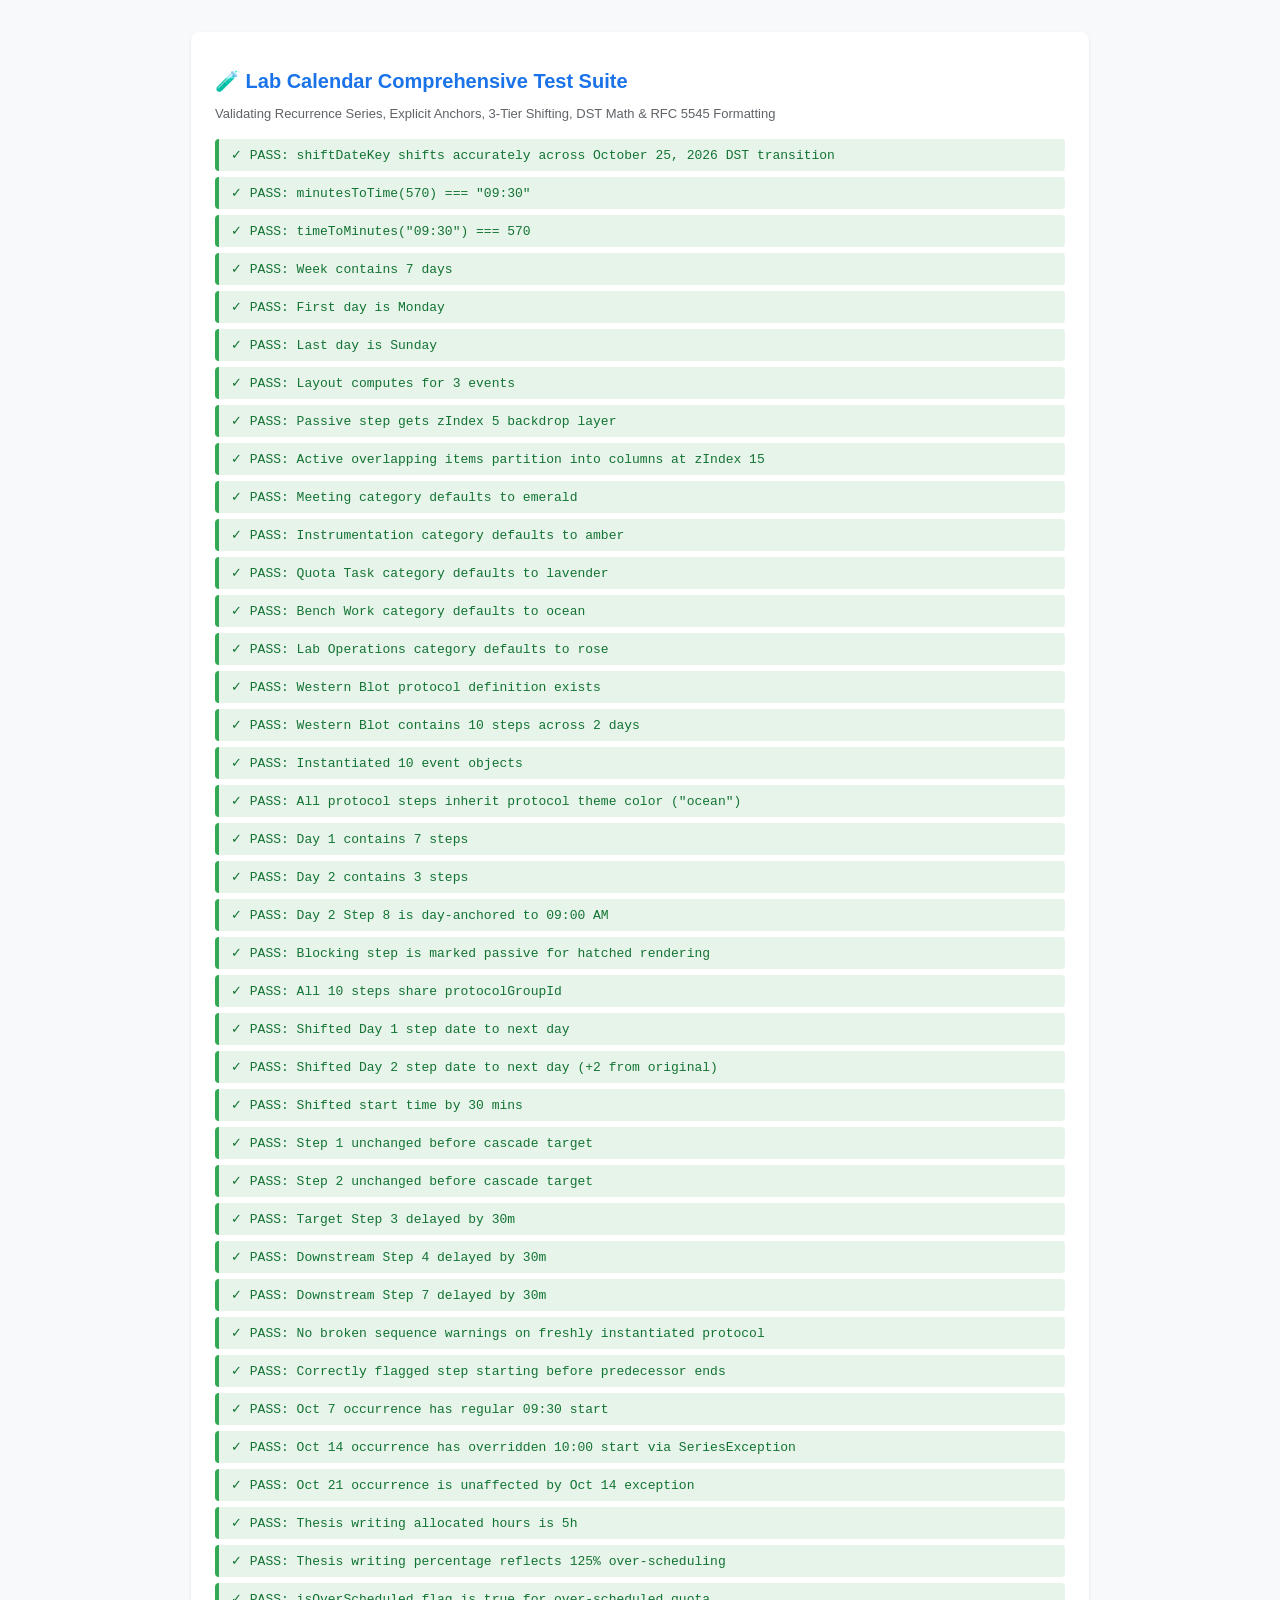
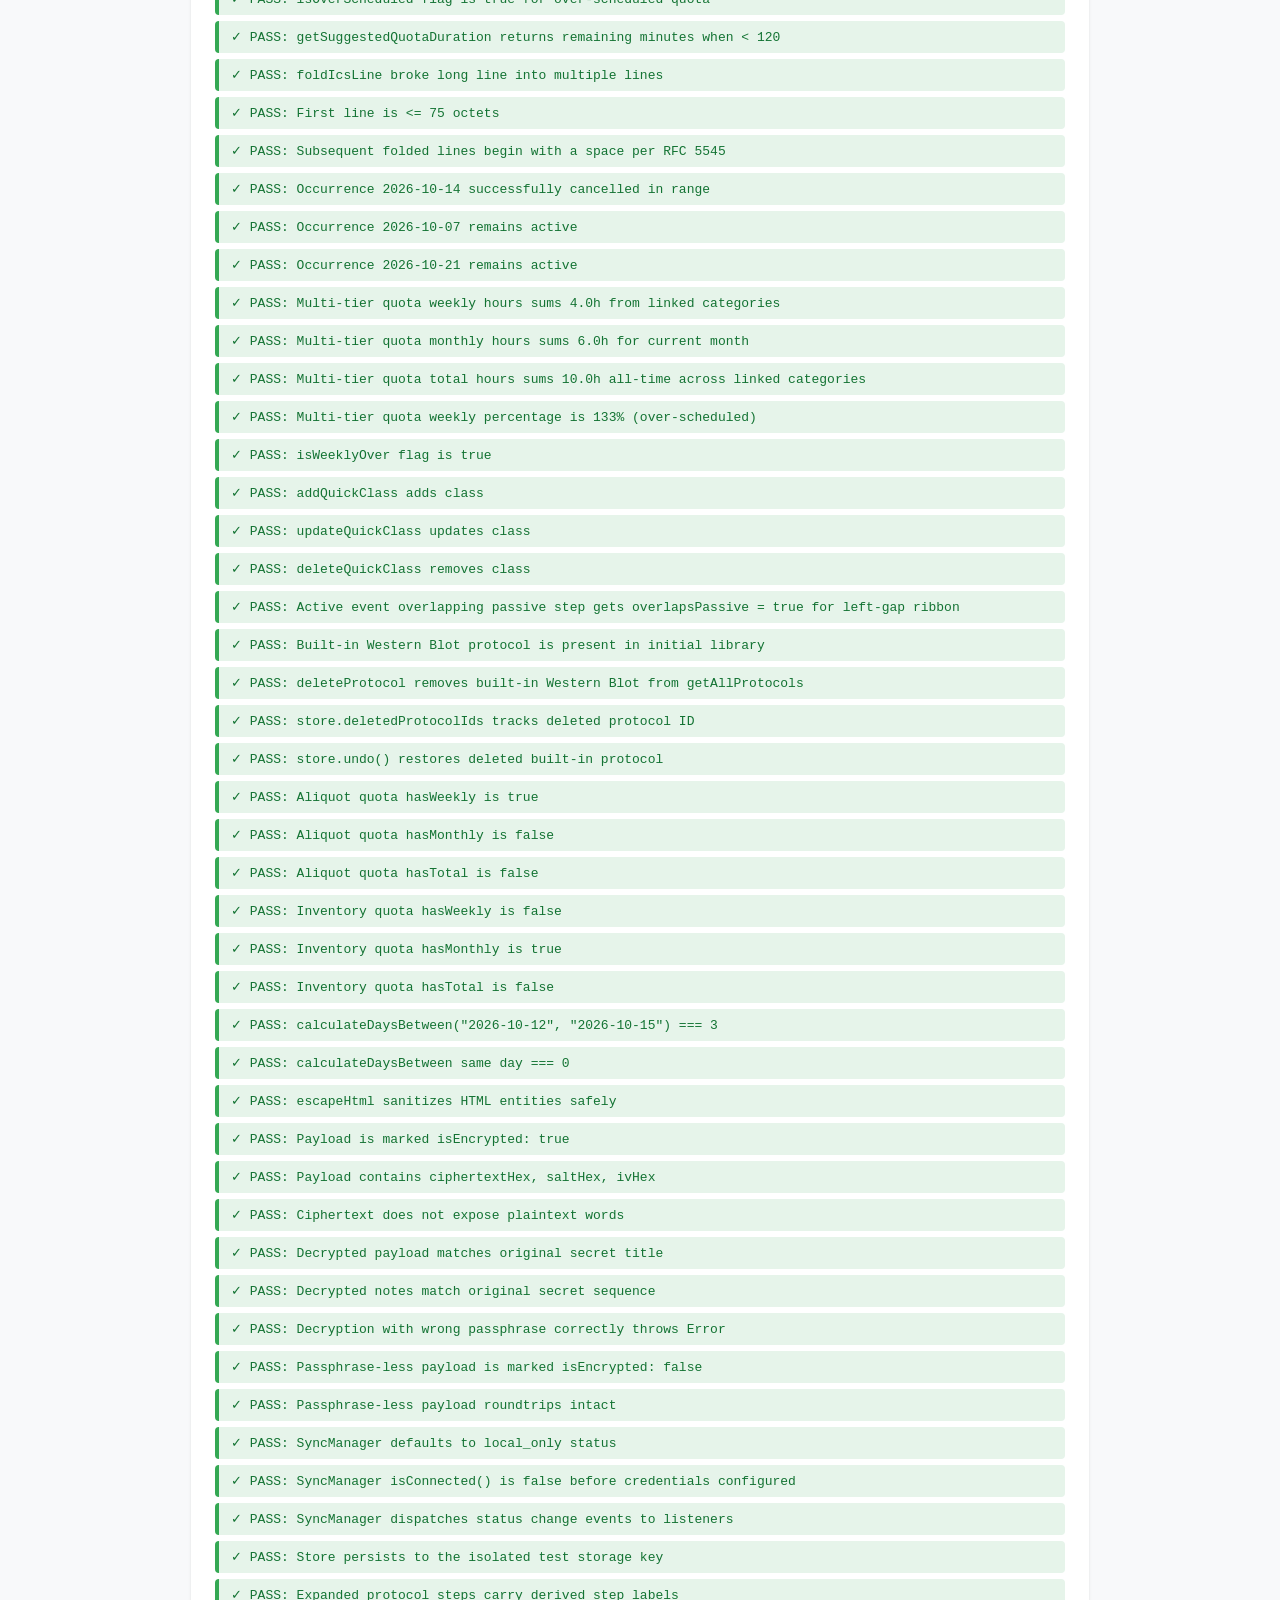
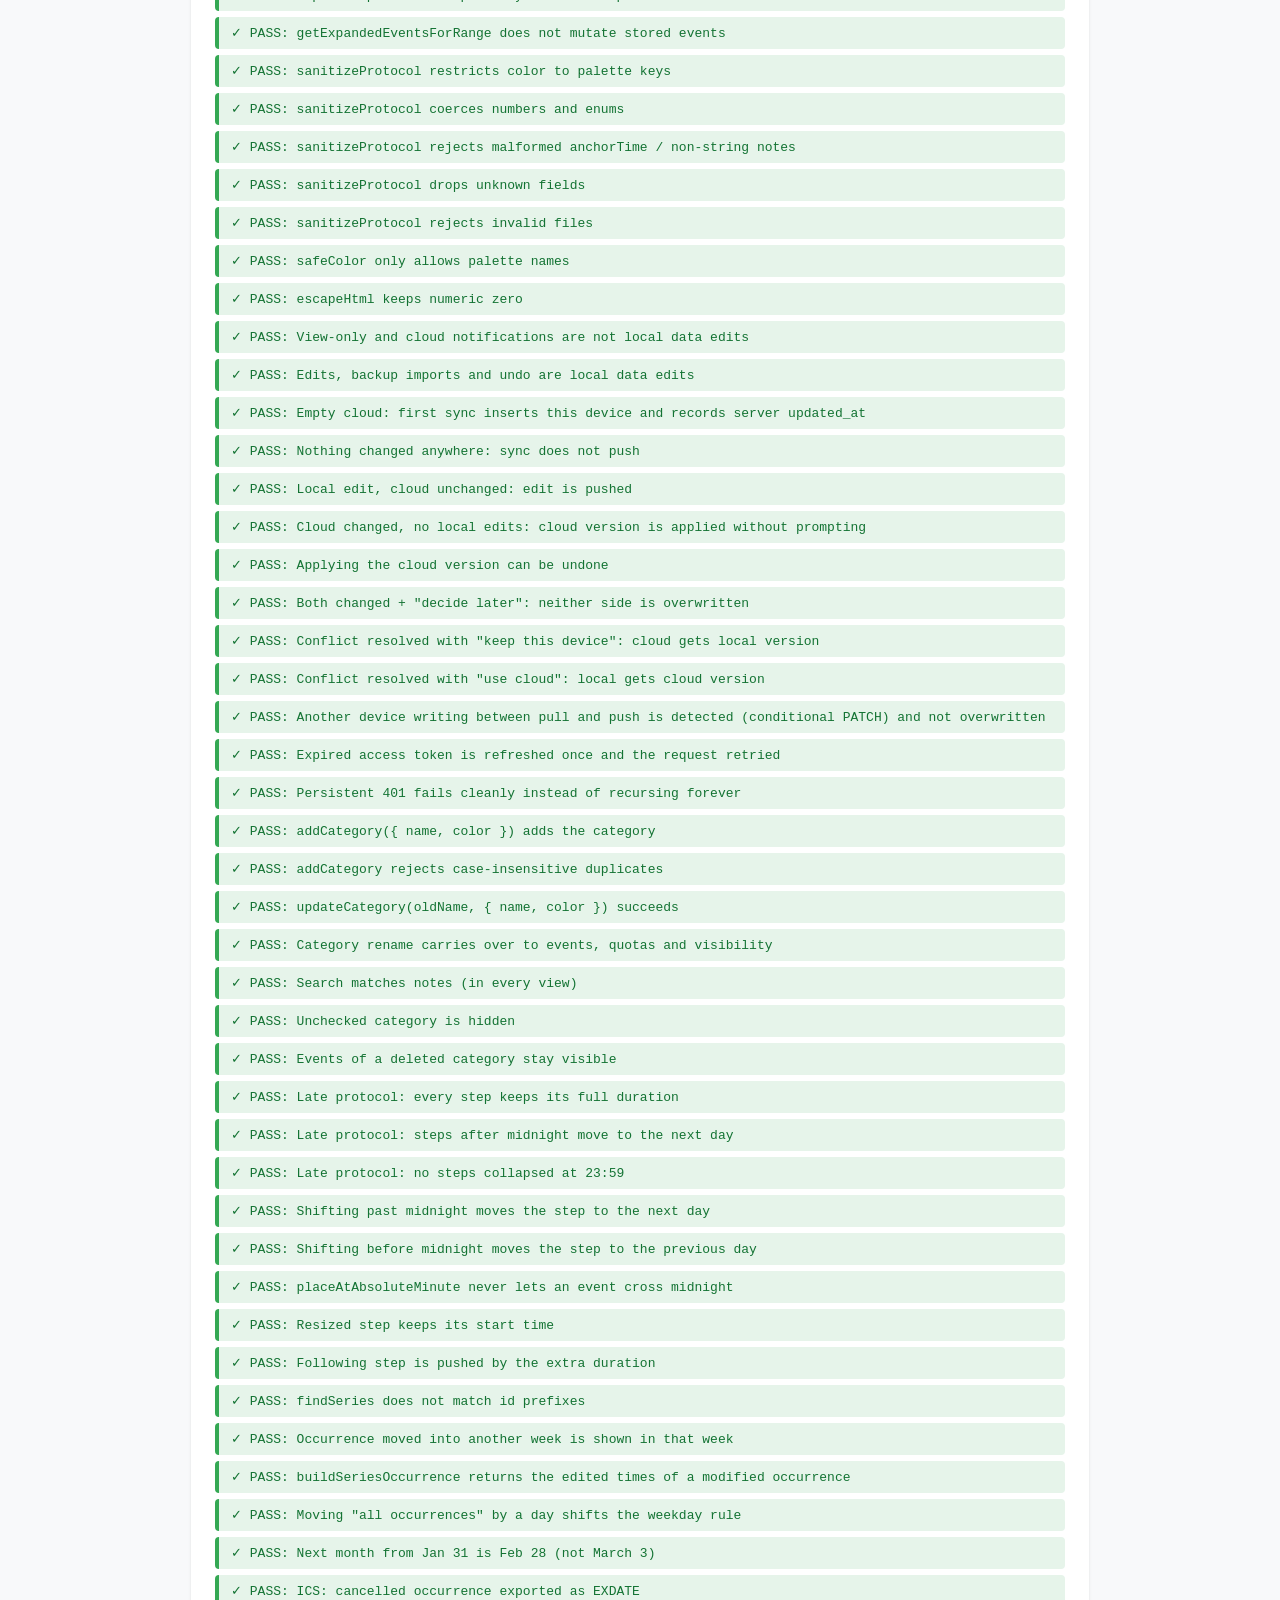
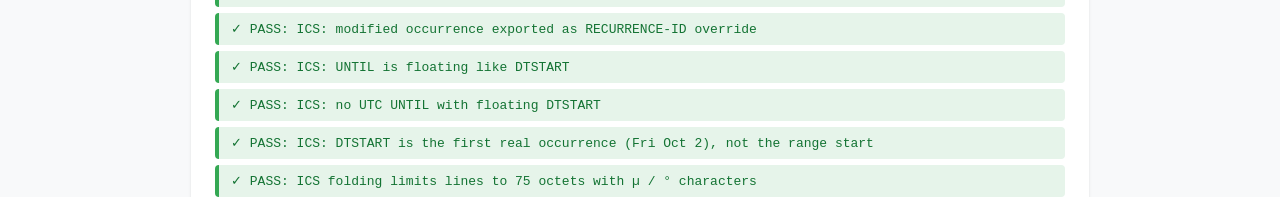
==== test.html @ be41013c "Fix broken calendar features - Categories: adding or editing a category threw a TypeError (the UI   " ====
<!DOCTYPE html>
<html lang="en">
<head>
  <meta charset="UTF-8">
  <title>Lab Calendar Comprehensive Unit Test Suite</title>
  <style>
    body { font-family: -apple-system, BlinkMacSystemFont, 'Segoe UI', Roboto, sans-serif; padding: 24px; background: #f8f9fa; }
    .card { background: white; padding: 24px; border-radius: 8px; box-shadow: 0 1px 3px rgba(0,0,0,0.1); max-width: 850px; margin: 0 auto; }
    h1 { font-size: 20px; margin-bottom: 6px; color: #1a73e8; }
    p.subtitle { font-size: 13px; color: #5f6368; margin-bottom: 18px; }
    .test-result { padding: 8px 12px; margin-bottom: 6px; border-radius: 4px; font-family: monospace; font-size: 13px; }
    .pass { background: #e6f4ea; color: #137333; border-left: 4px solid #34a853; }
    .fail { background: #fce8e6; color: #c5221f; border-left: 4px solid #ea4335; }
    #summary { margin-top: 18px; font-weight: bold; font-size: 15px; }
  </style>
</head>
<body>
  <div class="card">
    <h1>🧪 Lab Calendar Comprehensive Test Suite</h1>
    <p class="subtitle">Validating Recurrence Series, Explicit Anchors, 3-Tier Shifting, DST Math & RFC 5545 Formatting</p>
    <div id="results"></div>
    <div id="summary">Running tests...</div>
  </div>

  <script type="module">
    // Isolate the test suite from the real calendar: this key must be set BEFORE
    // state.js / sync.js are loaded, so the modules are imported dynamically below.
    const TEST_STORAGE_KEY = 'lab_calendar_test_suite_data';
    window.__LABCAL_STORAGE_KEY__ = TEST_STORAGE_KEY;
    localStorage.removeItem(TEST_STORAGE_KEY);
    localStorage.removeItem(`${TEST_STORAGE_KEY}_cloud_config`);

    const {
      formatDateKey,
      parseDateKey,
      shiftDateKey,
      minutesToTime,
      timeToMinutes,
      snapToGrid,
      getWeekDates,
      computeEventLayout,
      foldIcsLine,
      getCategoryDefaultColor,
      calculateDaysBetween,
      escapeHtml
    } = await import('./js/utils.js');
    const {
      BUILT_IN_PROTOCOLS,
      instantiateProtocol,
      shiftProtocolGroup,
      cascadeShiftProtocolSteps,
      checkProtocolChainIntegrity
    } = await import('./js/protocols.js');
    const { calculateQuotaStats, calculateWeeklyQuotaStats, DEFAULT_QUOTAS, getSuggestedQuotaDuration } = await import('./js/quotas.js');
    const { store } = await import('./js/state.js');
    const { encryptPayload, decryptPayload, SyncManager } = await import('./js/sync.js');

    const resultsEl = document.getElementById('results');
    const summaryEl = document.getElementById('summary');
    let passed = 0;
    let failed = 0;

    function assert(condition, message) {
      const row = document.createElement('div');
      if (condition) {
        row.className = 'test-result pass';
        row.textContent = `✓ PASS: ${message}`;
        passed++;
      } else {
        row.className = 'test-result fail';
        row.textContent = `✗ FAIL: ${message}`;
        failed++;
        console.error('Assertion failed:', message);
      }
      resultsEl.appendChild(row);
    }

    try {
      // 1. Date math & DST-immune shifting
      const d = parseDateKey('2026-10-24');
      const shiftedAcrossDst = shiftDateKey('2026-10-24', 2); // Across Oct 25 DST change
      assert(shiftedAcrossDst === '2026-10-26', 'shiftDateKey shifts accurately across October 25, 2026 DST transition');
      assert(minutesToTime(570) === '09:30', 'minutesToTime(570) === "09:30"');
      assert(timeToMinutes('09:30') === 570, 'timeToMinutes("09:30") === 570');

      // 2. Week calculation (Monday - Sunday)
      const weekDates = getWeekDates(new Date('2026-10-14'));
      assert(weekDates.length === 7, 'Week contains 7 days');
      assert(weekDates[0].getDay() === 1, 'First day is Monday');
      assert(weekDates[6].getDay() === 0, 'Last day is Sunday');

      // 3. Google Calendar collision layout with active/passive separation
      const evts = [
        { id: 'e1', startTime: '10:00', endTime: '12:00', stepType: 'active' },
        { id: 'e2', startTime: '11:00', endTime: '13:00', stepType: 'active' },
        { id: 'e3_passive', startTime: '10:00', endTime: '14:00', stepType: 'passive' }
      ];
      const layout = computeEventLayout(evts);
      assert(layout.length === 3, 'Layout computes for 3 events');
      const passiveItem = layout.find(i => i.id === 'e3_passive');
      const activeItem1 = layout.find(i => i.id === 'e1');
      assert(passiveItem.zIndex === 5 && passiveItem.isPassive === true, 'Passive step gets zIndex 5 backdrop layer');
      assert(activeItem1.zIndex === 15 && activeItem1.totalCols === 2, 'Active overlapping items partition into columns at zIndex 15');

      // Category color mapping
      assert(getCategoryDefaultColor('Meeting') === 'emerald', 'Meeting category defaults to emerald');
      assert(getCategoryDefaultColor('Instrumentation') === 'amber', 'Instrumentation category defaults to amber');
      assert(getCategoryDefaultColor('Quota Task') === 'lavender', 'Quota Task category defaults to lavender');
      assert(getCategoryDefaultColor('Bench Work') === 'ocean', 'Bench Work category defaults to ocean');
      assert(getCategoryDefaultColor('Lab Operations') === 'rose', 'Lab Operations category defaults to rose');

      // 4. Western Blot protocol instantiation (Unambiguous Anchors & Uniform Color)
      const wbProto = BUILT_IN_PROTOCOLS.find(p => p.id === 'proto_western_blot');
      assert(wbProto !== undefined, 'Western Blot protocol definition exists');
      assert(wbProto.steps.length === 10, 'Western Blot contains 10 steps across 2 days');

      const instantiated = instantiateProtocol(wbProto, '2026-10-15', 540); // 09:00 start on Oct 15
      assert(instantiated.events.length === 10, 'Instantiated 10 event objects');
      assert(instantiated.events.every(e => e.color === wbProto.color), 'All protocol steps inherit protocol theme color ("ocean")');
      
      const day1Steps = instantiated.events.filter(e => e.dateKey === '2026-10-15');
      const day2Steps = instantiated.events.filter(e => e.dateKey === '2026-10-16');
      assert(day1Steps.length === 7, 'Day 1 contains 7 steps');
      assert(day2Steps.length === 3, 'Day 2 contains 3 steps');
      assert(day2Steps[0].startTime === '09:00', 'Day 2 Step 8 is day-anchored to 09:00 AM');
      assert(instantiated.events[5].stepType === 'passive', 'Blocking step is marked passive for hatched rendering');
      assert(instantiated.events.every(e => e.protocolGroupId === instantiated.protocolGroupId), 'All 10 steps share protocolGroupId');

      // 5. Shift entire protocol group (Shift + Drag)
      const shiftedGroup = shiftProtocolGroup(instantiated.events, instantiated.protocolGroupId, 1, 30);
      assert(shiftedGroup[0].dateKey === '2026-10-16', 'Shifted Day 1 step date to next day');
      assert(shiftedGroup[7].dateKey === '2026-10-17', 'Shifted Day 2 step date to next day (+2 from original)');
      assert(shiftedGroup[0].startTime === '09:30', 'Shifted start time by 30 mins');

      // 6. Cascade shift downstream steps (Ctrl + Drag / Resize)
      // If we delay step 3 (SDS-PAGE) by +30 min, steps 4..10 should push by +30 min, but steps 1..2 remain unchanged
      const cascaded = cascadeShiftProtocolSteps(instantiated.events, instantiated.protocolGroupId, instantiated.events[2].id, 0, 30);
      assert(cascaded[0].startTime === instantiated.events[0].startTime, 'Step 1 unchanged before cascade target');
      assert(cascaded[1].startTime === instantiated.events[1].startTime, 'Step 2 unchanged before cascade target');
      assert(timeToMinutes(cascaded[2].startTime) === timeToMinutes(instantiated.events[2].startTime) + 30, 'Target Step 3 delayed by 30m');
      assert(timeToMinutes(cascaded[3].startTime) === timeToMinutes(instantiated.events[3].startTime) + 30, 'Downstream Step 4 delayed by 30m');
      assert(timeToMinutes(cascaded[6].startTime) === timeToMinutes(instantiated.events[6].startTime) + 30, 'Downstream Step 7 delayed by 30m');

      // 7. Chain integrity checking (Broken sequence detection)
      const validChainWarnings = checkProtocolChainIntegrity(instantiated.events, instantiated.protocolGroupId);
      assert(validChainWarnings.size === 0, 'No broken sequence warnings on freshly instantiated protocol');

      // Now create an intentional conflict: step 2 starts before step 1 ends
      const corruptedEvents = JSON.parse(JSON.stringify(instantiated.events));
      corruptedEvents[1].startTime = '09:15'; // Step 1 ends at 10:00!
      const brokenWarnings = checkProtocolChainIntegrity(corruptedEvents, instantiated.protocolGroupId);
      assert(brokenWarnings.has(corruptedEvents[1].id), 'Correctly flagged step starting before predecessor ends');

      // 8. Recurring Series + Exceptions Expansion
      store.series = [
        {
          id: 's_test_meeting',
          title: 'Weekly Lab Meeting',
          rule: { freq: 'WEEKLY', byDay: ['WE'] },
          startTime: '09:30',
          endTime: '12:00',
          from: '2026-10-01',
          until: null,
          color: 'emerald',
          category: 'Meeting'
        }
      ];
      store.exceptions = [
        {
          id: 'exc_test',
          seriesId: 's_test_meeting',
          occurrenceDate: '2026-10-14',
          type: 'modified',
          override: { startTime: '10:00', endTime: '12:30', title: 'Delayed Lab Meeting' }
        }
      ];

      // Expand for Oct 7 (Wed) and Oct 14 (Wed)
      const expandedRange = store.getExpandedEventsForRange(['2026-10-07', '2026-10-14', '2026-10-21']);
      const oct7Evt = expandedRange.find(e => e.dateKey === '2026-10-07');
      const oct14Evt = expandedRange.find(e => e.dateKey === '2026-10-14');
      const oct21Evt = expandedRange.find(e => e.dateKey === '2026-10-21');

      assert(oct7Evt && oct7Evt.startTime === '09:30', 'Oct 7 occurrence has regular 09:30 start');
      assert(oct14Evt && oct14Evt.startTime === '10:00' && oct14Evt.title === 'Delayed Lab Meeting', 'Oct 14 occurrence has overridden 10:00 start via SeriesException');
      assert(oct21Evt && oct21Evt.startTime === '09:30', 'Oct 21 occurrence is unaffected by Oct 14 exception');

      // 9. Weekly Quota Tracking with Over-Scheduling
      const quotaEvents = [
        { id: 'q1', quotaId: 'quota_thesis', dateKey: '2026-10-13', startTime: '14:00', endTime: '16:00' }, // 2h
        { id: 'q2', quotaId: 'quota_thesis', dateKey: '2026-10-15', startTime: '10:00', endTime: '13:00' }  // 3h (Total 5h out of 4h)
      ];
      const stats = calculateWeeklyQuotaStats(DEFAULT_QUOTAS, quotaEvents, new Date('2026-10-14'));
      assert(stats['quota_thesis'].allocatedHours === 5, 'Thesis writing allocated hours is 5h');
      assert(stats['quota_thesis'].percentage === 125, 'Thesis writing percentage reflects 125% over-scheduling');
      assert(stats['quota_thesis'].isOverScheduled === true, 'isOverScheduled flag is true for over-scheduled quota');

      // Suggested quota drop duration
      const suggestedDur = getSuggestedQuotaDuration({ remainingMinutes: 45 });
      assert(suggestedDur === 45, 'getSuggestedQuotaDuration returns remaining minutes when < 120');

      // 10. RFC 5545 Line Folding at 75 octets
      const longLine = 'SUMMARY:Very long descriptive title that exceeds the seventy-five octet limit in the standard specification for iCalendar';
      const folded = foldIcsLine(longLine);
      const lines = folded.split('\r\n');
      assert(lines.length >= 2, 'foldIcsLine broke long line into multiple lines');
      assert(lines[0].length <= 75, 'First line is <= 75 octets');
      assert(lines[1].startsWith(' '), 'Subsequent folded lines begin with a space per RFC 5545');

      // 11. Recurrent Series Occurrence Deletion ('this', 'following', 'all')
      store.deleteSeriesOccurrence('s_test_meeting', '2026-10-14', 'this');
      const expandedAfterDeleteThis = store.getExpandedEventsForRange(['2026-10-07', '2026-10-14', '2026-10-21']);
      assert(!expandedAfterDeleteThis.find(e => e.dateKey === '2026-10-14'), 'Occurrence 2026-10-14 successfully cancelled in range');
      assert(Boolean(expandedAfterDeleteThis.find(e => e.dateKey === '2026-10-07')), 'Occurrence 2026-10-07 remains active');
      assert(Boolean(expandedAfterDeleteThis.find(e => e.dateKey === '2026-10-21')), 'Occurrence 2026-10-21 remains active');

      // 12. Multi-Tier Quota Tracking & Linked Categories
      const multiTierQuota = {
        id: 'quota_ephys',
        title: 'Electrophysiology Basics',
        weeklyTarget: 3.0,
        monthlyTarget: 12.0,
        totalTarget: 45.0,
        color: 'cyan',
        categories: ['Instrumentation', 'Bench Work']
      };
      const ephysEvents = [
        { id: 'ep1', category: 'Instrumentation', dateKey: '2026-10-13', startTime: '09:00', endTime: '11:00' }, // 2h (this week & month)
        { id: 'ep2', category: 'Bench Work', dateKey: '2026-10-15', startTime: '13:00', endTime: '15:00' },       // 2h (this week & month)
        { id: 'ep3', category: 'Instrumentation', dateKey: '2026-10-02', startTime: '10:00', endTime: '12:00' }, // 2h (earlier this month)
        { id: 'ep4', category: 'Bench Work', dateKey: '2026-09-15', startTime: '10:00', endTime: '14:00' }        // 4h (last month, counts to total)
      ];
      const multiStats = calculateWeeklyQuotaStats([multiTierQuota], ephysEvents, new Date('2026-10-14'));
      const qStat = multiStats['quota_ephys'];
      assert(qStat.weeklyHours === 4.0, 'Multi-tier quota weekly hours sums 4.0h from linked categories');
      assert(qStat.monthlyHours === 6.0, 'Multi-tier quota monthly hours sums 6.0h for current month');
      assert(qStat.totalHours === 10.0, 'Multi-tier quota total hours sums 10.0h all-time across linked categories');
      assert(qStat.weeklyPercentage === 133, 'Multi-tier quota weekly percentage is 133% (over-scheduled)');
      assert(qStat.isWeeklyOver === true, 'isWeeklyOver flag is true');

      // 13. Quick Event Classes and Categories State Management
      const initialClassesCount = store.quickClasses.length;
      store.addQuickClass({ id: 'qc_test', title: 'Test Rig Setup', duration: 45, category: 'Instrumentation', color: 'amber' });
      assert(store.quickClasses.length === initialClassesCount + 1, 'addQuickClass adds class');
      store.updateQuickClass('qc_test', { title: 'Test Rig Calibrated', duration: 60 });
      assert(store.quickClasses.find(c => c.id === 'qc_test')?.title === 'Test Rig Calibrated', 'updateQuickClass updates class');
      store.deleteQuickClass('qc_test');
      assert(store.quickClasses.length === initialClassesCount, 'deleteQuickClass removes class');

      // 14. Passive Step Underlay Collision Flag
      const activeOverPassiveEvts = [
        { id: 'p_block', startTime: '10:00', endTime: '14:00', stepType: 'passive' },
        { id: 'a_run', startTime: '11:00', endTime: '12:30', stepType: 'active' }
      ];
      const activePassiveLayout = computeEventLayout(activeOverPassiveEvts);
      const activeCardLayout = activePassiveLayout.find(i => i.id === 'a_run');
      assert(activeCardLayout.overlapsPassive === true, 'Active event overlapping passive step gets overlapsPassive = true for left-gap ribbon');

      // 15. Delete Sample / Built-In Protocol Support
      const allProtocolsInitial = store.getAllProtocols();
      const hasWesternBlotInitial = allProtocolsInitial.some(p => p.id === 'proto_western_blot');
      assert(hasWesternBlotInitial === true, 'Built-in Western Blot protocol is present in initial library');
      store.deleteProtocol('proto_western_blot');
      const allProtocolsAfterDelete = store.getAllProtocols();
      const hasWesternBlotAfterDelete = allProtocolsAfterDelete.some(p => p.id === 'proto_western_blot');
      assert(hasWesternBlotAfterDelete === false, 'deleteProtocol removes built-in Western Blot from getAllProtocols');
      assert(store.deletedProtocolIds.has('proto_western_blot'), 'store.deletedProtocolIds tracks deleted protocol ID');
      // Undo deletion
      store.undo();
      const allProtocolsAfterUndo = store.getAllProtocols();
      assert(allProtocolsAfterUndo.some(p => p.id === 'proto_western_blot'), 'store.undo() restores deleted built-in protocol');

      // 16. Flexible Quotas (Single-Tier vs Multi-Tier Targets)
      const weeklyOnlyQuota = {
        id: 'q_aliquot',
        title: 'Aliquot Restocking',
        weeklyTarget: 2.0,
        monthlyTarget: null,
        totalTarget: null,
        categories: ['Lab Operations']
      };
      const monthlyOnlyQuota = {
        id: 'q_inventory',
        title: 'Chemical Inventory',
        weeklyTarget: null,
        monthlyTarget: 8.0,
        totalTarget: null,
        categories: ['Lab Operations']
      };
      const flexibleStats = calculateQuotaStats([weeklyOnlyQuota, monthlyOnlyQuota], [], new Date('2026-10-14'));
      assert(flexibleStats['q_aliquot'].hasWeekly === true, 'Aliquot quota hasWeekly is true');
      assert(flexibleStats['q_aliquot'].hasMonthly === false, 'Aliquot quota hasMonthly is false');
      assert(flexibleStats['q_aliquot'].hasTotal === false, 'Aliquot quota hasTotal is false');
      assert(flexibleStats['q_inventory'].hasWeekly === false, 'Inventory quota hasWeekly is false');
      assert(flexibleStats['q_inventory'].hasMonthly === true, 'Inventory quota hasMonthly is true');
      assert(flexibleStats['q_inventory'].hasTotal === false, 'Inventory quota hasTotal is false');

      // 17. calculateDaysBetween & escapeHtml Helpers
      assert(calculateDaysBetween('2026-10-12', '2026-10-15') === 3, 'calculateDaysBetween("2026-10-12", "2026-10-15") === 3');
      assert(calculateDaysBetween('2026-10-12', '2026-10-12') === 0, 'calculateDaysBetween same day === 0');
      // Note: '<\/script>' must stay escaped, a literal closing tag would end this inline script
      assert(escapeHtml('<script>alert("x")&<\/script>') === '&lt;script&gt;alert(&quot;x&quot;)&amp;&lt;/script&gt;', 'escapeHtml sanitizes HTML entities safely');

      // 18. Zero-Knowledge AES-GCM-256 E2EE Encryption & Decryption
      const testSecretPayload = {
        title: 'Proprietary Cas9 Cleavage Assay',
        notes: 'Secret guide RNA sequence: 5-AUGCAUGC-3',
        events: [{ id: 'evt_secret_1', time: '14:00' }]
      };
      const passphrase = 'MyLabSecretKey!2026';
      const encrypted = await encryptPayload(testSecretPayload, passphrase);
      assert(encrypted.isEncrypted === true, 'Payload is marked isEncrypted: true');
      assert(Boolean(encrypted.ciphertextHex && encrypted.saltHex && encrypted.ivHex), 'Payload contains ciphertextHex, saltHex, ivHex');
      assert(!encrypted.ciphertextHex.includes('Proprietary'), 'Ciphertext does not expose plaintext words');

      // Decrypt with correct passphrase
      const decrypted = await decryptPayload(encrypted, passphrase);
      assert(decrypted.title === testSecretPayload.title, 'Decrypted payload matches original secret title');
      assert(decrypted.notes === testSecretPayload.notes, 'Decrypted notes match original secret sequence');

      // Decrypt with incorrect passphrase throws error
      let caughtError = false;
      try {
        await decryptPayload(encrypted, 'WrongPassword123');
      } catch (err) {
        caughtError = true;
      }
      assert(caughtError === true, 'Decryption with wrong passphrase correctly throws Error');

      // Plaintext passthrough when no passphrase is set
      const unencrypted = await encryptPayload(testSecretPayload, '');
      assert(unencrypted.isEncrypted === false, 'Passphrase-less payload is marked isEncrypted: false');
      const decryptedPlain = await decryptPayload(unencrypted, '');
      assert(decryptedPlain.title === testSecretPayload.title, 'Passphrase-less payload roundtrips intact');

      // 19. SyncManager Client State Transitions
      const testSyncManager = new SyncManager(store);
      assert(testSyncManager.status === 'local_only', 'SyncManager defaults to local_only status');
      assert(testSyncManager.isConnected() === false, 'SyncManager isConnected() is false before credentials configured');
      let capturedStatus = null;
      testSyncManager.onStatusChange((st) => { capturedStatus = st; });
      testSyncManager.setStatus('syncing', 'Sync in progress');
      assert(capturedStatus === 'syncing', 'SyncManager dispatches status change events to listeners');

      // 20. Regression: test suite isolation & non-mutating expansion
      assert(localStorage.getItem(TEST_STORAGE_KEY) !== null, 'Store persists to the isolated test storage key');
      store.events = JSON.parse(JSON.stringify(instantiated.events));
      const wbDay1Expanded = store.getExpandedEventsForRange(['2026-10-15']);
      assert(wbDay1Expanded.some(e => e.derivedStepLabel === 'Step 1 of 10'), 'Expanded protocol steps carry derived step labels');
      assert(store.events.every(e => e.derivedStepLabel === undefined && e.hasBrokenChainWarning === undefined), 'getExpandedEventsForRange does not mutate stored events');

      // 21. Untrusted protocol import sanitization
      const { sanitizeProtocol } = await import('./js/protocols.js');
      const { safeColor } = await import('./js/utils.js');
      const evilProto = sanitizeProtocol({
        name: '<img src=x onerror=alert(1)>',
        color: 'ocean" onmouseover="alert(1)',
        steps: [{ title: 'Lysis', durationMinutes: '40', anchorType: 'bogus', stepType: '<b>', notes: 5, anchorTime: '"><svg>' }],
        extraField: 'dropped'
      });
      assert(evilProto && evilProto.color === 'ocean', 'sanitizeProtocol restricts color to palette keys');
      assert(evilProto.steps[0].durationMinutes === 40 && evilProto.steps[0].stepType === 'active' && evilProto.steps[0].anchorType === 'after-previous', 'sanitizeProtocol coerces numbers and enums');
      assert(evilProto.steps[0].anchorTime === '09:00' && evilProto.steps[0].notes === '', 'sanitizeProtocol rejects malformed anchorTime / non-string notes');
      assert(!('extraField' in evilProto), 'sanitizeProtocol drops unknown fields');
      assert(sanitizeProtocol({ name: 'x', steps: 'nope' }) === null && sanitizeProtocol(null) === null, 'sanitizeProtocol rejects invalid files');
      assert(safeColor('lavender') === 'lavender' && safeColor('__proto__') === 'ocean', 'safeColor only allows palette names');
      assert(escapeHtml(0) === '0', 'escapeHtml keeps numeric zero');

      // 22. Cloud sync: never silently discard data (mocked Supabase PostgREST)
      const { isLocalDataChange } = await import('./js/state.js');
      assert(!isLocalDataChange('hover_change') && !isLocalDataChange('date_change') && !isLocalDataChange('filter_change') && !isLocalDataChange('cloud_pull'), 'View-only and cloud notifications are not local data edits');
      assert(isLocalDataChange('event_added') && isLocalDataChange('backup_import') && isLocalDataChange('undo'), 'Edits, backup imports and undo are local data edits');

      const realFetch = window.fetch;
      const fake = { row: null, calls: [], unauthorizedOnce: false, alwaysUnauthorized: false, beforePatch: null, clock: Date.parse('2026-10-01T00:00:00Z') };
      const jsonRes = (status, body) => new Response(JSON.stringify(body), { status, headers: { 'Content-Type': 'application/json' } });
      window.fetch = async (url, opts = {}) => {
        const u = new URL(url);
        const method = opts.method || 'GET';
        fake.calls.push(`${method} ${u.pathname}`);
        if (u.pathname === '/auth/v1/token') {
          if (fake.alwaysUnauthorized) return jsonRes(400, { msg: 'invalid refresh token' });
          return jsonRes(200, { access_token: 'tok2', refresh_token: 'ref2' });
        }
        if (fake.alwaysUnauthorized || (fake.unauthorizedOnce && opts.headers?.Authorization === 'Bearer tok1')) {
          fake.unauthorizedOnce = false;
          return jsonRes(401, { message: 'JWT expired' });
        }
        const serverStamp = () => new Date(fake.clock += 1000).toISOString().replace('Z', '+00:00');
        if (method === 'GET') return jsonRes(200, fake.row ? [{ updated_at: fake.row.updated_at, payload: fake.row.payload }] : []);
        const body = JSON.parse(opts.body);
        if (method === 'POST') {
          if (fake.row) return jsonRes(409, { message: 'duplicate key' });
          fake.row = { ...body, updated_at: serverStamp() };
          return jsonRes(201, [fake.row]);
        }
        if (method === 'PATCH') {
          if (fake.beforePatch) { const hook = fake.beforePatch; fake.beforePatch = null; hook(); }
          const expected = decodeURIComponent(u.searchParams.get('updated_at').replace(/^eq\./, ''));
          if (!fake.row || Date.parse(fake.row.updated_at) !== Date.parse(expected)) return jsonRes(200, []);
          fake.row = { ...body, updated_at: serverStamp() };
          return jsonRes(200, [fake.row]);
        }
        return jsonRes(400, {});
      };
      const otherDeviceWrites = (events) => {
        fake.row = { ...fake.row, updated_at: new Date(fake.clock += 1000).toISOString(), payload: { isEncrypted: false, payload: { events } } };
      };

      try {
        const sm = new SyncManager(store);
        Object.assign(sm.config, { supabaseUrl: 'https://fake.supabase.co', supabaseAnonKey: 'anon', accessToken: 'tok1', refreshToken: 'ref1', userId: 'user-1', userEmail: 't@example.com', passphrase: '' });
        let resolverCalls = 0;
        let resolverAnswer = null;
        sm.conflictResolver = async () => { resolverCalls++; return resolverAnswer; };

        store.events = [{ id: 'local_a', title: 'Local A', dateKey: '2026-10-15', startTime: '09:00', endTime: '10:00' }];
        await sm.syncNow();
        assert(fake.row && sm.config.lastSyncedServerAt === fake.row.updated_at && sm.config.localDirty === false, 'Empty cloud: first sync inserts this device and records server updated_at');

        fake.calls = [];
        await sm.syncNow();
        assert(!fake.calls.some(c => c.startsWith('PATCH')) && sm.status === 'synced', 'Nothing changed anywhere: sync does not push');

        store.events.push({ id: 'local_b', title: 'Local B', dateKey: '2026-10-15', startTime: '11:00', endTime: '12:00' });
        sm.markDirty();
        await sm.syncNow();
        assert(fake.row.payload.payload.events.length === 2 && sm.config.localDirty === false, 'Local edit, cloud unchanged: edit is pushed');

        otherDeviceWrites([{ id: 'remote_x', title: 'From laptop', dateKey: '2026-10-16', startTime: '09:00', endTime: '10:00' }]);
        await sm.syncNow();
        assert(store.events.length === 1 && store.events[0].id === 'remote_x' && resolverCalls === 0, 'Cloud changed, no local edits: cloud version is applied without prompting');
        store.undo();
        assert(store.events.some(e => e.id === 'local_b'), 'Applying the cloud version can be undone');
        store.redo();

        otherDeviceWrites([{ id: 'remote_y', title: 'From phone', dateKey: '2026-10-17', startTime: '09:00', endTime: '10:00' }]);
        store.events = [{ id: 'local_c', title: 'Unsynced local', dateKey: '2026-10-15', startTime: '09:00', endTime: '10:00' }];
        sm.markDirty();
        resolverAnswer = null;
        await sm.syncNow();
        assert(resolverCalls === 1 && sm.status === 'error' && store.events[0].id === 'local_c' && fake.row.payload.payload.events[0].id === 'remote_y', 'Both changed + "decide later": neither side is overwritten');

        resolverAnswer = 'local';
        await sm.syncNow();
        assert(fake.row.payload.payload.events[0].id === 'local_c' && sm.config.localDirty === false, 'Conflict resolved with "keep this device": cloud gets local version');

        otherDeviceWrites([{ id: 'remote_z', title: 'Tablet', dateKey: '2026-10-18', startTime: '09:00', endTime: '10:00' }]);
        sm.markDirty();
        resolverAnswer = 'cloud';
        await sm.syncNow();
        assert(store.events[0].id === 'remote_z' && sm.config.localDirty === false, 'Conflict resolved with "use cloud": local gets cloud version');

        sm.markDirty();
        fake.beforePatch = () => otherDeviceWrites([{ id: 'race', title: 'Race', dateKey: '2026-10-19', startTime: '09:00', endTime: '10:00' }]);
        resolverAnswer = null;
        const callsBefore = resolverCalls;
        await sm.syncNow();
        assert(fake.row.payload.payload.events[0].id === 'race' && resolverCalls === callsBefore + 1, 'Another device writing between pull and push is detected (conditional PATCH) and not overwritten');

        resolverAnswer = 'cloud';
        await sm.syncNow();
        sm.config.accessToken = 'tok1';
        fake.unauthorizedOnce = true;
        sm.markDirty();
        await sm.syncNow();
        assert(sm.config.accessToken === 'tok2' && sm.status === 'synced', 'Expired access token is refreshed once and the request retried');

        fake.alwaysUnauthorized = true;
        fake.calls = [];
        sm.markDirty();
        await sm.syncNow();
        assert(sm.status === 'error' && fake.calls.length <= 3, 'Persistent 401 fails cleanly instead of recursing forever');
      } finally {
        window.fetch = realFetch;
      }

      // 23. Categories: object-shaped add/update (used to throw TypeError)
      store.categories = JSON.parse(JSON.stringify(store.categories));
      assert(store.addCategory({ name: 'Imaging Core', color: 'cyan' }) === true && store.categories.some(c => c.name === 'Imaging Core' && c.color === 'cyan'), 'addCategory({ name, color }) adds the category');
      assert(store.addCategory({ name: 'imaging core', color: 'ocean' }) === false, 'addCategory rejects case-insensitive duplicates');
      store.events = [{ id: 'cat_evt', title: 'Confocal', category: 'Imaging Core', dateKey: '2026-10-15', startTime: '09:00', endTime: '10:00' }];
      store.quotas = [{ id: 'cat_q', title: 'Imaging', weeklyTarget: 2, categories: ['Imaging Core'] }];
      assert(store.updateCategory('Imaging Core', { name: 'Microscopy', color: 'amber' }) === true, 'updateCategory(oldName, { name, color }) succeeds');
      assert(store.events[0].category === 'Microscopy' && store.quotas[0].categories[0] === 'Microscopy' && store.visibleCategories.has('Microscopy'), 'Category rename carries over to events, quotas and visibility');

      // 24. Shared view filter
      const { CalendarRenderer } = await import('./js/calendar.js');
      const renderer = new CalendarRenderer(document.createElement('div'), store);
      store.searchQuery = 'trizol';
      assert(renderer.matchesFilters({ title: 'RNA prep', notes: 'Lyse in TRIzol' }) === true && renderer.matchesFilters({ title: 'RNA prep' }) === false, 'Search matches notes (in every view)');
      store.searchQuery = '';
      store.visibleCategories.delete('Microscopy');
      assert(renderer.matchesFilters({ title: 'x', category: 'Microscopy' }) === false, 'Unchecked category is hidden');
      assert(renderer.matchesFilters({ title: 'x', category: 'Deleted Category' }) === true, 'Events of a deleted category stay visible');
      store.visibleCategories.add('Microscopy');

      // 25. Protocols crossing midnight roll over instead of piling up at 23:59
      const { placeAtAbsoluteMinute } = await import('./js/protocols.js');
      const lateWb = instantiateProtocol(wbProto, '2026-10-15', 20 * 60);
      const durationsKept = lateWb.events.every((e, i) => timeToMinutes(e.endTime) - timeToMinutes(e.startTime) === wbProto.steps[i].durationMinutes);
      assert(durationsKept, 'Late protocol: every step keeps its full duration');
      assert(lateWb.events[0].dateKey === '2026-10-15' && lateWb.events[2].dateKey === '2026-10-16', 'Late protocol: steps after midnight move to the next day');
      assert(!lateWb.events.some(e => e.startTime === '23:59'), 'Late protocol: no steps collapsed at 23:59');
      const lateShift = shiftProtocolGroup([{ id: 'l1', protocolGroupId: 'gl', dateKey: '2026-10-15', startTime: '22:30', endTime: '23:15' }], 'gl', 0, 90);
      assert(lateShift[0].dateKey === '2026-10-16' && lateShift[0].startTime === '00:00' && lateShift[0].endTime === '00:45', 'Shifting past midnight moves the step to the next day');
      const earlyShift = shiftProtocolGroup([{ id: 'e1', protocolGroupId: 'ge', dateKey: '2026-10-15', startTime: '00:30', endTime: '01:00' }], 'ge', 0, -60);
      assert(earlyShift[0].dateKey === '2026-10-14' && earlyShift[0].startTime === '23:30', 'Shifting before midnight moves the step to the previous day');
      assert(placeAtAbsoluteMinute('2026-10-15', 1430, 60).dateKey === '2026-10-16', 'placeAtAbsoluteMinute never lets an event cross midnight');

      // 26. Ctrl+resize cascades only the steps AFTER the resized one
      store.events = JSON.parse(JSON.stringify(instantiated.events));
      const step3 = store.events[2];
      const step3Start = step3.startTime;
      const step4StartBefore = timeToMinutes(store.events[3].startTime);
      store.resizeStepAndCascade(step3.id, { endTime: minutesToTime(timeToMinutes(step3.endTime) + 30) }, 30);
      assert(store.events[2].startTime === step3Start, 'Resized step keeps its start time');
      assert(timeToMinutes(store.events[3].startTime) === step4StartBefore + 30, 'Following step is pushed by the extra duration');

      // 27. Recurring series fixes
      store.series = [{ id: 's_wed', title: 'Lab Meeting', rule: { freq: 'WEEKLY', byDay: ['WE'] }, startTime: '09:30', endTime: '11:00', from: '2026-10-01', until: null, color: 'emerald', category: 'Meeting' }];
      store.exceptions = [];
      assert(store.findSeries('s_we') === null, 'findSeries does not match id prefixes');
      store.modifySeriesOccurrence('s_wed', '2026-10-14', { dateKey: '2026-10-22', startTime: '14:00', endTime: '15:00' }, 'this');
      const nextWeek = store.getExpandedEventsForRange(['2026-10-19', '2026-10-20', '2026-10-21', '2026-10-22', '2026-10-23', '2026-10-24', '2026-10-25']);
      assert(nextWeek.some(e => e.dateKey === '2026-10-22' && e.startTime === '14:00'), 'Occurrence moved into another week is shown in that week');
      const occ = store.buildSeriesOccurrence(store.series[0], '2026-10-14');
      assert(occ.startTime === '14:00' && occ.isException === true, 'buildSeriesOccurrence returns the edited times of a modified occurrence');
      store.modifySeriesOccurrence('s_wed', '2026-10-07', { dateKey: '2026-10-08', title: 'Lab Meeting', startTime: '09:30', endTime: '11:00' }, 'all');
      assert(store.series[0].rule.byDay.join() === 'TH' && store.series[0].dateKey === undefined, 'Moving "all occurrences" by a day shifts the weekday rule');

      // 28. Month navigation does not skip short months
      store.currentView = 'month';
      store.currentDate = new Date(2026, 0, 31);
      store.navigate(1);
      assert(store.currentDate.getMonth() === 1 && store.currentDate.getDate() === 28, 'Next month from Jan 31 is Feb 28 (not March 3)');
      store.currentView = 'week';

      // 29. ICS exceptions, floating UNTIL, byte-based folding
      const { buildIcsContent } = await import('./js/storage.js');
      const ics = buildIcsContent([], [{ id: 'sx', title: 'Seminar', rule: { freq: 'WEEKLY', byDay: ['FR'] }, startTime: '15:00', endTime: '16:00', from: '2026-10-01', until: '2026-12-31' }], [
        { seriesId: 'sx', occurrenceDate: '2026-10-09', type: 'cancelled' },
        { seriesId: 'sx', occurrenceDate: '2026-10-16', type: 'modified', override: { startTime: '16:00', endTime: '17:00' } }
      ]);
      assert(ics.includes('EXDATE:20261009T150000'), 'ICS: cancelled occurrence exported as EXDATE');
      assert(ics.includes('RECURRENCE-ID:20261016T150000') && ics.includes('DTSTART:20261016T160000'), 'ICS: modified occurrence exported as RECURRENCE-ID override');
      assert(ics.includes('UNTIL=20261231T235959\r\n') || ics.includes('UNTIL=20261231T235959'), 'ICS: UNTIL is floating like DTSTART');
      assert(!ics.includes('T235959Z'), 'ICS: no UTC UNTIL with floating DTSTART');
      assert(ics.includes('DTSTART:20261002T150000'), 'ICS: DTSTART is the first real occurrence (Fri Oct 2), not the range start');
      const multiByte = 'DESCRIPTION:' + 'Add 5 µL at 4°C. '.repeat(10);
      const foldedMb = foldIcsLine(multiByte).split('\r\n');
      const enc = new TextEncoder();
      assert(foldedMb.every(l => enc.encode(l).length <= 75), 'ICS folding limits lines to 75 octets with µ / ° characters');
      assert(foldedMb.map((l, i) => i === 0 ? l : l.slice(1)).join('') === multiByte, 'ICS folding round-trips multi-byte text');

      summaryEl.textContent = `All Tests Completed: ${passed} passed, ${failed} failed.`;
      summaryEl.style.color = failed === 0 ? '#137333' : '#c5221f';
      window.__TESTS_PASSED__ = (failed === 0);
    } catch (e) {
      summaryEl.textContent = `Error in test suite: ${e.message}`;
      summaryEl.style.color = '#c5221f';
      console.error(e);
      window.__TESTS_PASSED__ = false;
    } finally {
      localStorage.removeItem(TEST_STORAGE_KEY);
      localStorage.removeItem(`${TEST_STORAGE_KEY}_cloud_config`);
    }
  </script>
</body>
</html>
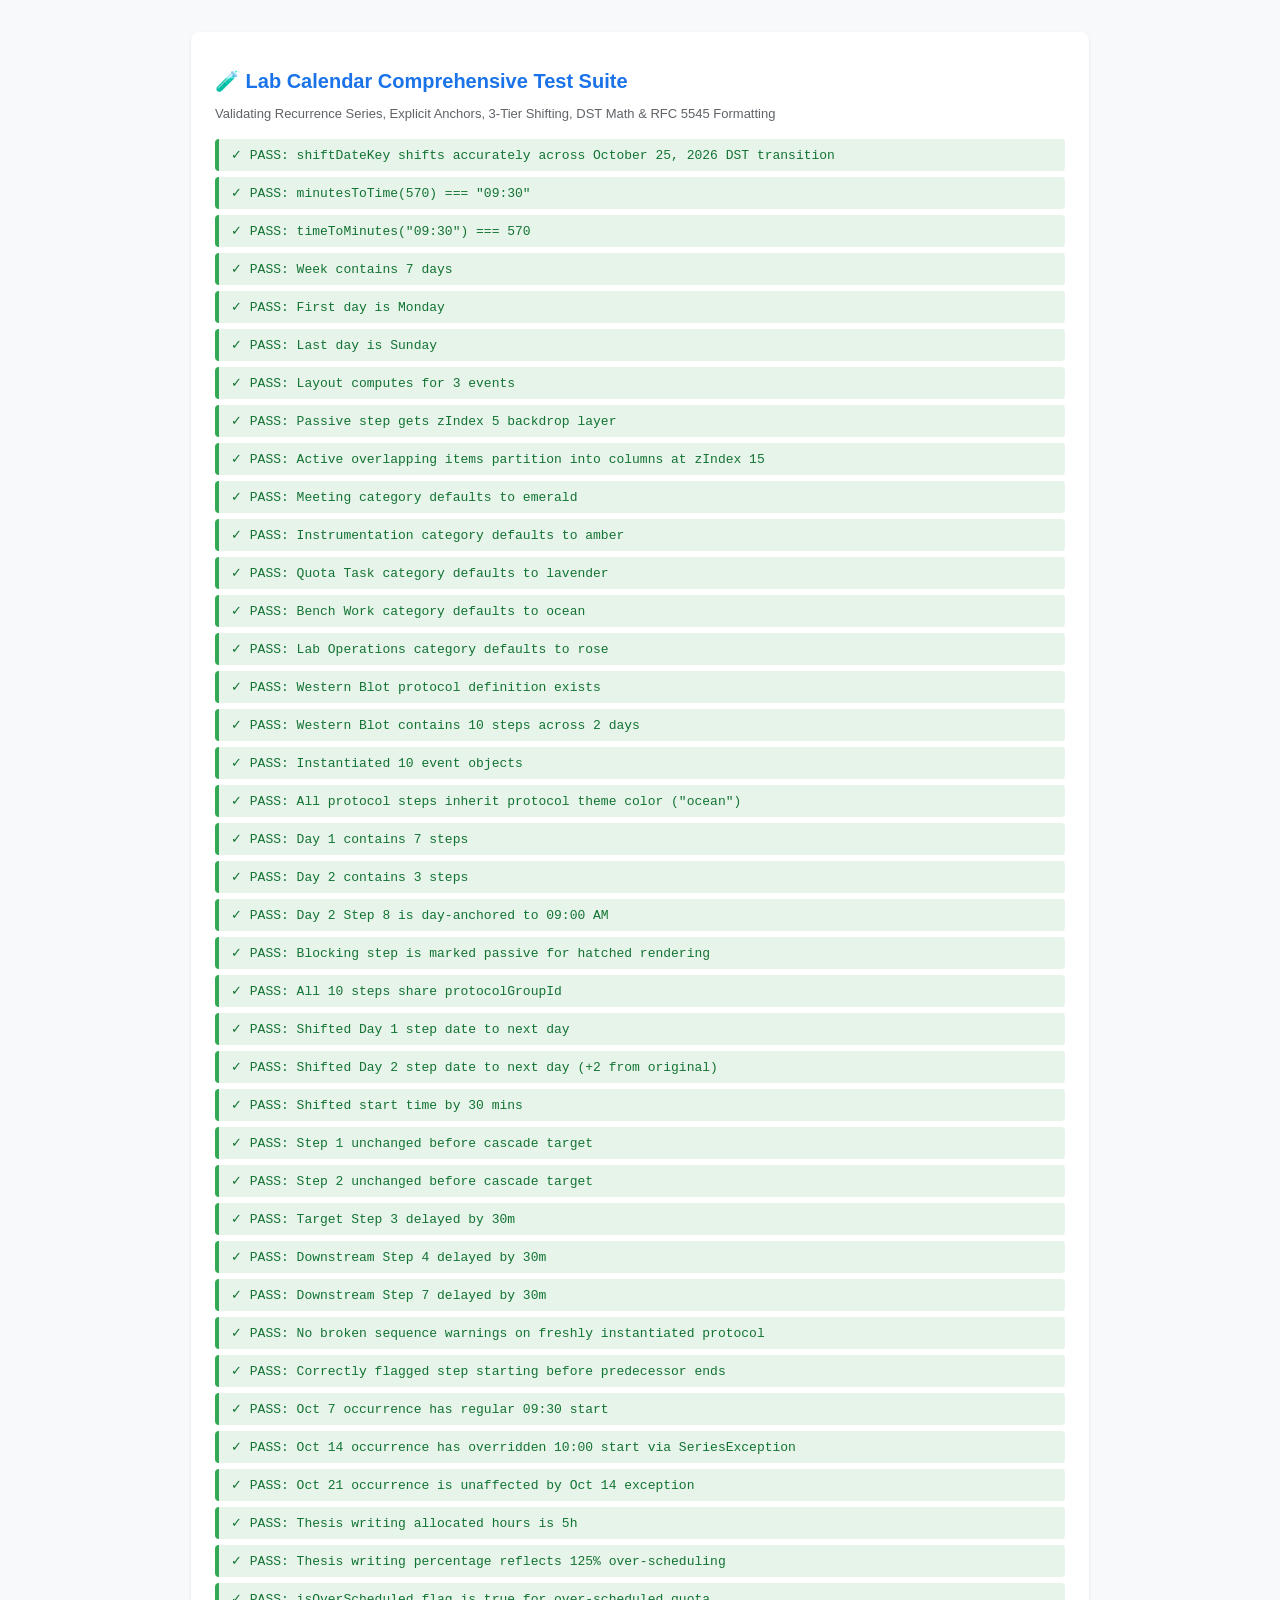
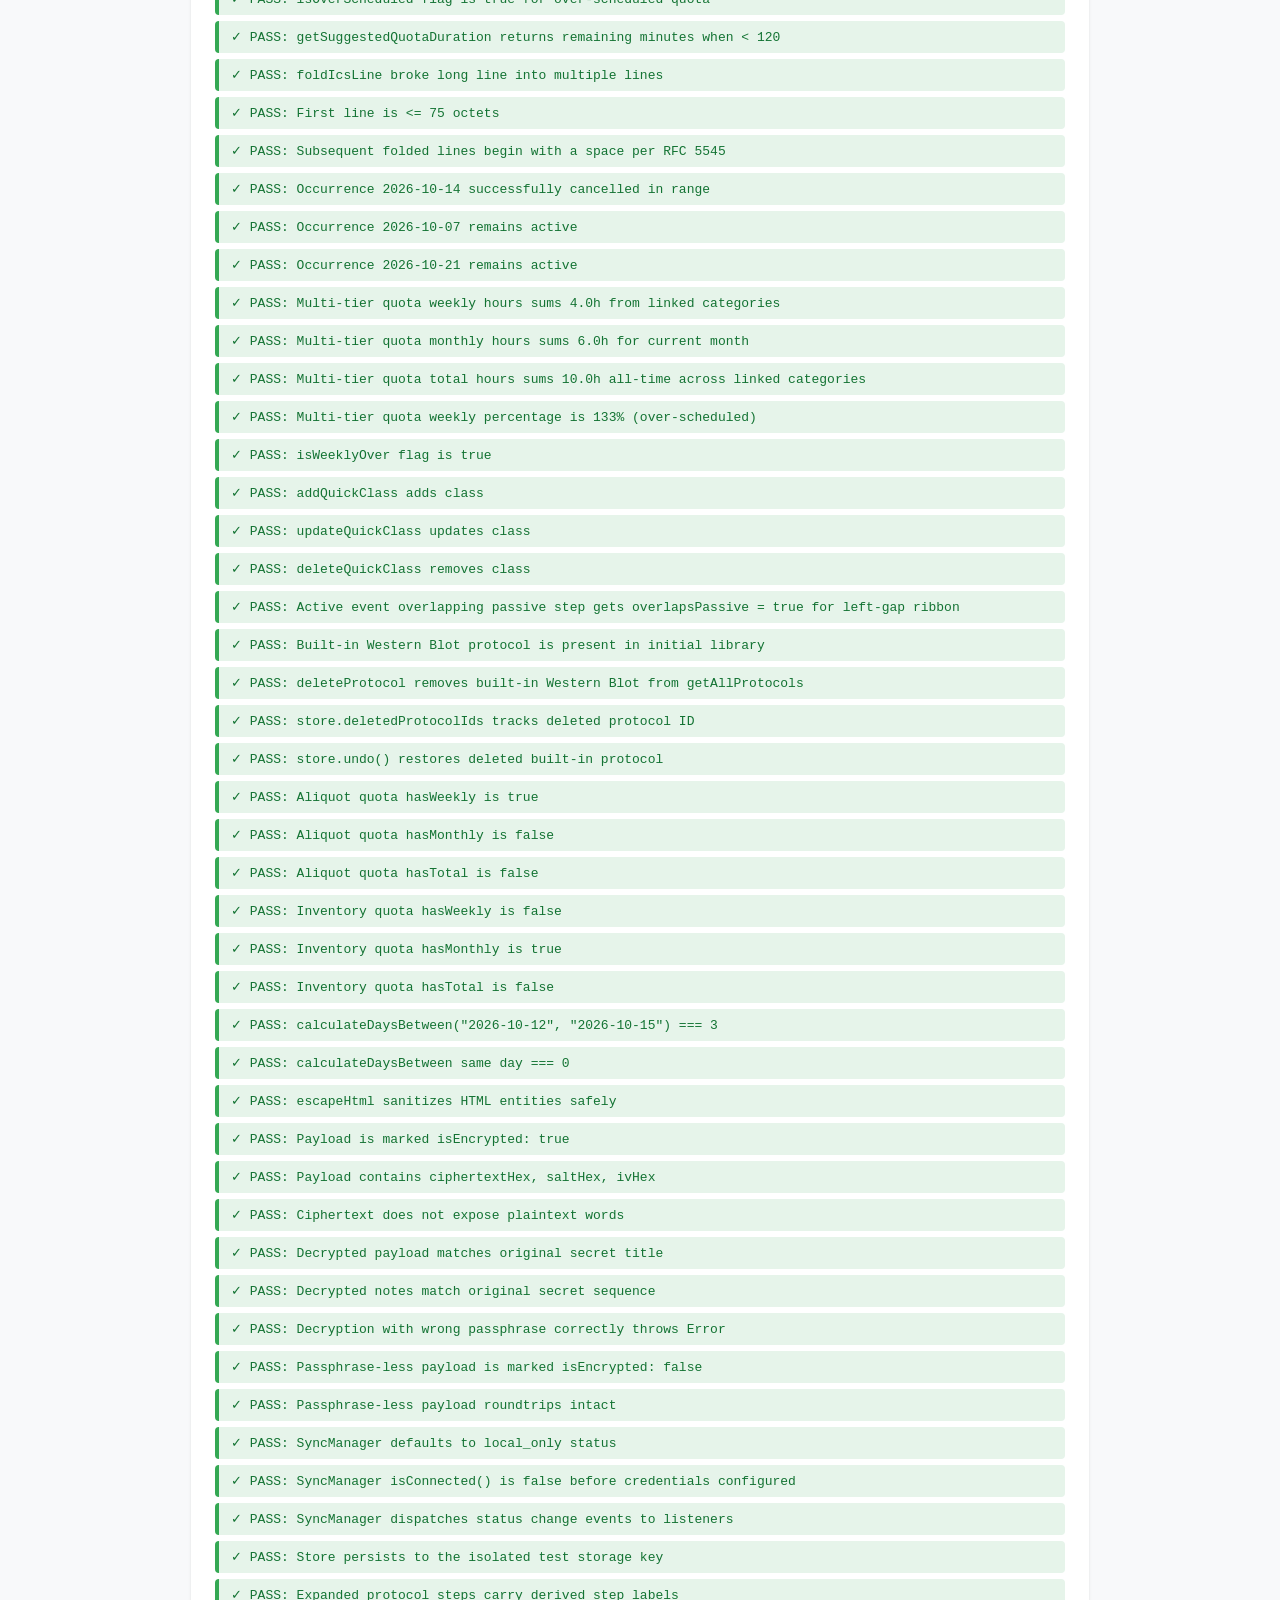
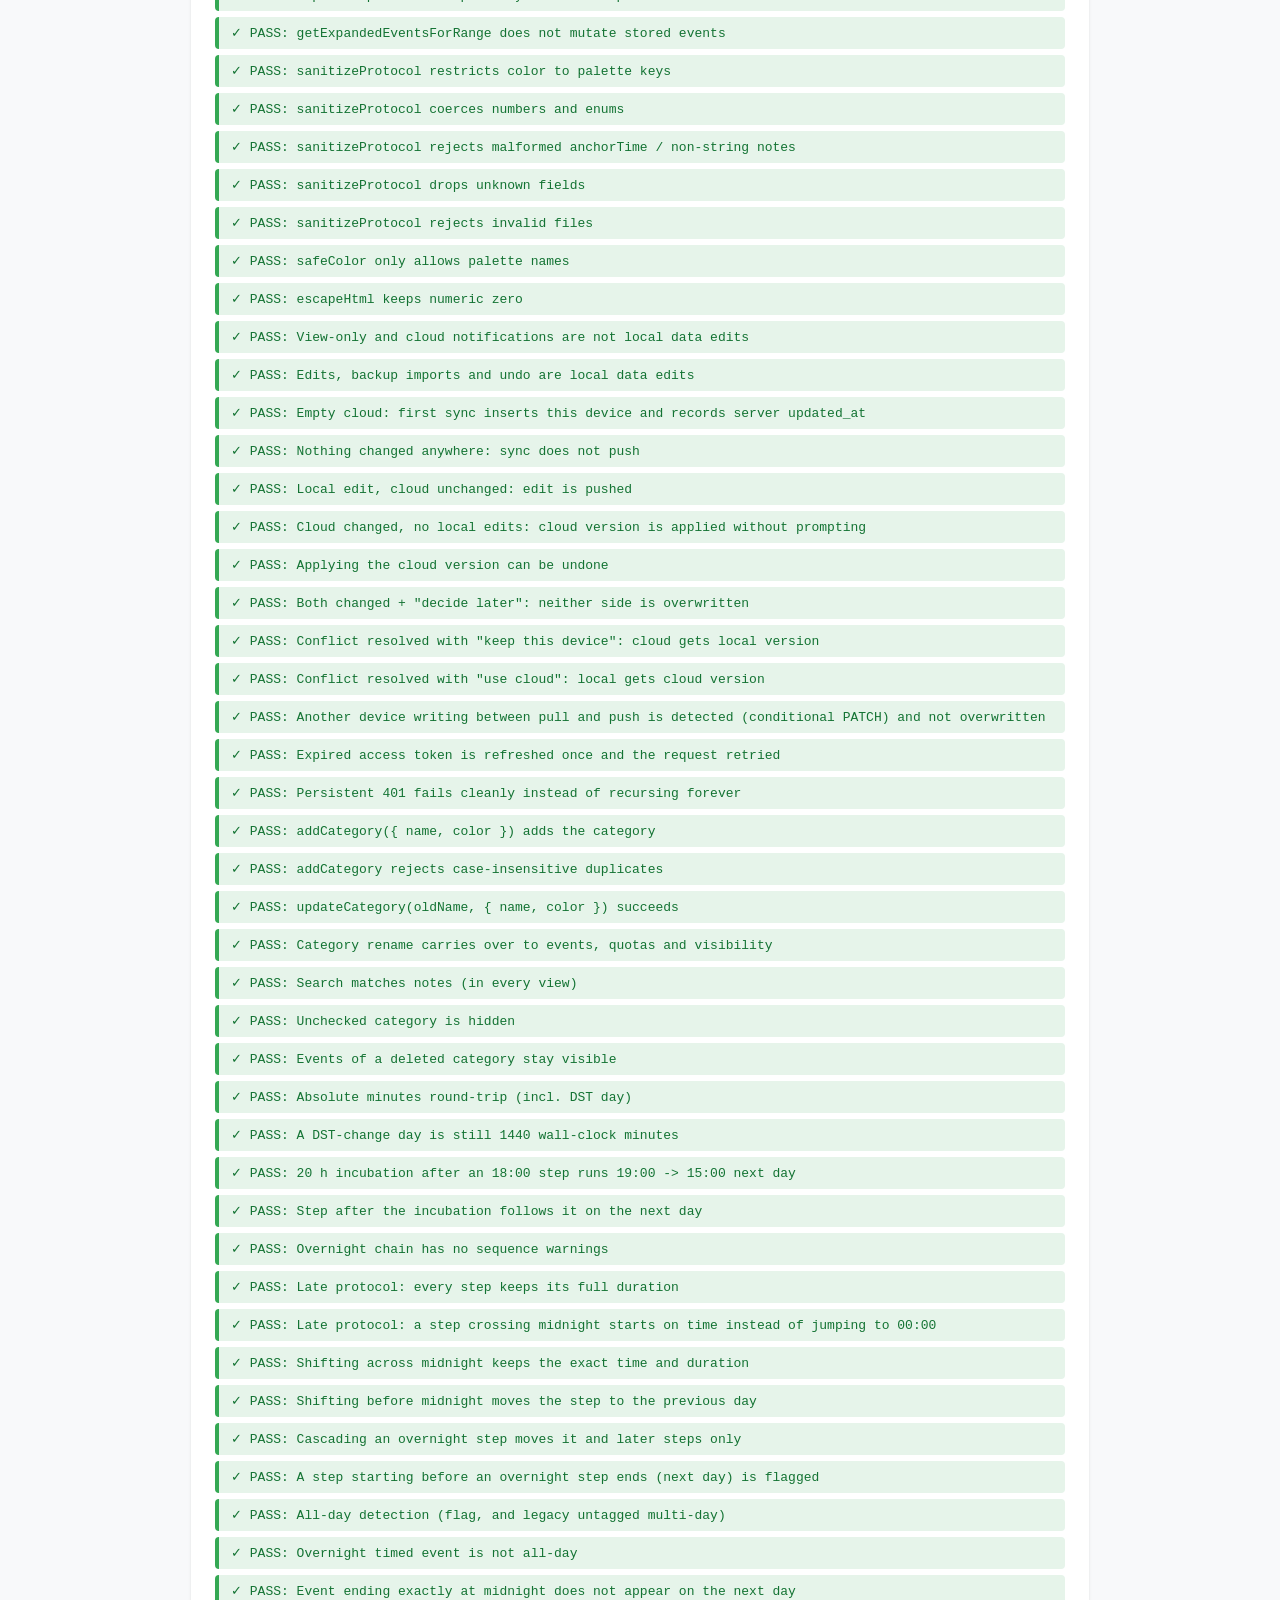
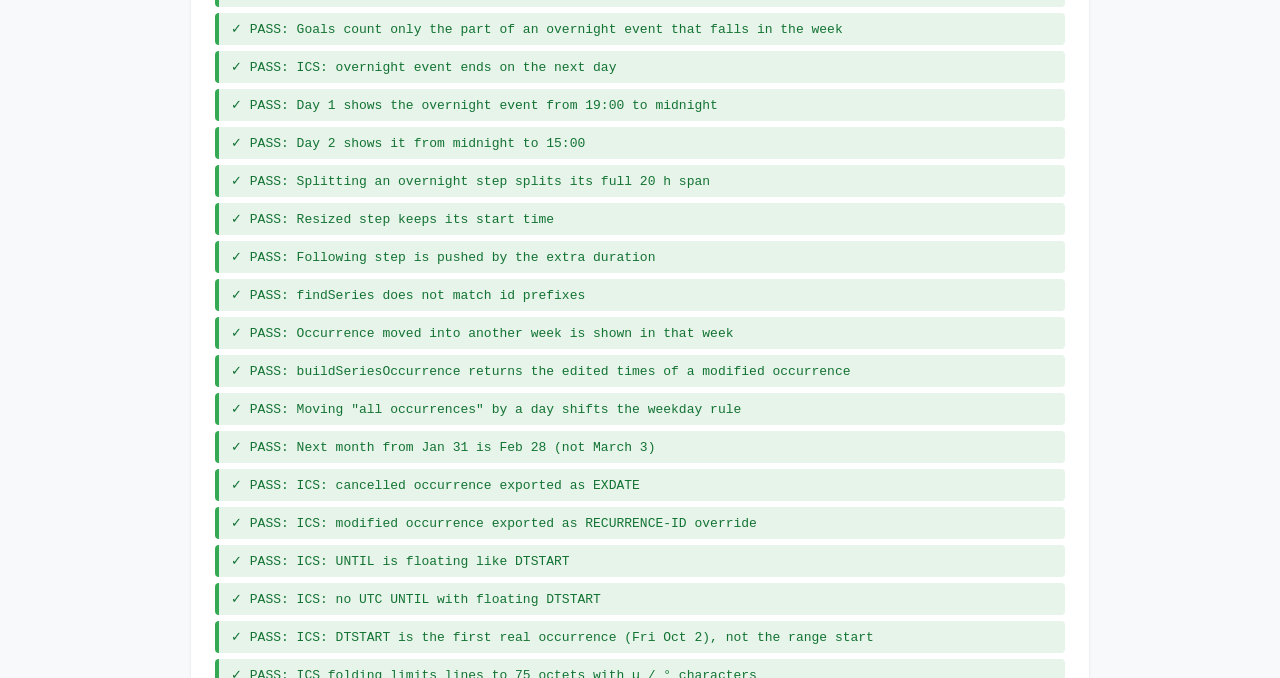
==== commit ba50166a: "Support timed events that run past midnight A 20 h incubation after an 18:00 step used to jump to 00" ====
--- a/test.html
+++ b/test.html
@@ -495,18 +495,52 @@
       assert(renderer.matchesFilters({ title: 'x', category: 'Deleted Category' }) === true, 'Events of a deleted category stay visible');
       store.visibleCategories.add('Microscopy');
 
-      // 25. Protocols crossing midnight roll over instead of piling up at 23:59
-      const { placeAtAbsoluteMinute } = await import('./js/protocols.js');
+      // 25. Overnight events: steps run past midnight at their real times
+      const { toAbsMinutes, fromAbsMinutes, getEventSpan, spanToFields, isAllDayEvent, getEventDayRange } = await import('./js/utils.js');
+      assert(fromAbsMinutes(toAbsMinutes('2026-10-25', '18:30')).dateKey === '2026-10-25' && fromAbsMinutes(toAbsMinutes('2026-10-25', '18:30')).time === '18:30', 'Absolute minutes round-trip (incl. DST day)');
+      assert(toAbsMinutes('2026-10-26', '00:00') - toAbsMinutes('2026-10-25', '00:00') === 1440, 'A DST-change day is still 1440 wall-clock minutes');
+      const incubation = {
+        id: 'p_incub', name: 'Overnight', color: 'ocean', steps: [
+          { id: 's1', title: 'Setup', durationMinutes: 60, anchorType: 'after-previous', gapMinutes: 0, stepType: 'active' },
+          { id: 's2', title: '20 h incubation', durationMinutes: 20 * 60, anchorType: 'after-previous', gapMinutes: 0, stepType: 'passive' },
+          { id: 's3', title: 'Harvest', durationMinutes: 30, anchorType: 'after-previous', gapMinutes: 15, stepType: 'active' }
+        ]
+      };
+      const overnight = instantiateProtocol(incubation, '2026-10-15', 18 * 60).events;
+      assert(overnight[1].dateKey === '2026-10-15' && overnight[1].startTime === '19:00' && overnight[1].endDateKey === '2026-10-16' && overnight[1].endTime === '15:00', '20 h incubation after an 18:00 step runs 19:00 -> 15:00 next day');
+      assert(overnight[2].dateKey === '2026-10-16' && overnight[2].startTime === '15:15', 'Step after the incubation follows it on the next day');
+      assert(checkProtocolChainIntegrity(overnight, overnight[0].protocolGroupId).size === 0, 'Overnight chain has no sequence warnings');
       const lateWb = instantiateProtocol(wbProto, '2026-10-15', 20 * 60);
-      const durationsKept = lateWb.events.every((e, i) => timeToMinutes(e.endTime) - timeToMinutes(e.startTime) === wbProto.steps[i].durationMinutes);
+      const durationsKept = lateWb.events.every((e, i) => { const s = getEventSpan(e); return s.endAbs - s.startAbs === wbProto.steps[i].durationMinutes; });
       assert(durationsKept, 'Late protocol: every step keeps its full duration');
-      assert(lateWb.events[0].dateKey === '2026-10-15' && lateWb.events[2].dateKey === '2026-10-16', 'Late protocol: steps after midnight move to the next day');
-      assert(!lateWb.events.some(e => e.startTime === '23:59'), 'Late protocol: no steps collapsed at 23:59');
-      const lateShift = shiftProtocolGroup([{ id: 'l1', protocolGroupId: 'gl', dateKey: '2026-10-15', startTime: '22:30', endTime: '23:15' }], 'gl', 0, 90);
-      assert(lateShift[0].dateKey === '2026-10-16' && lateShift[0].startTime === '00:00' && lateShift[0].endTime === '00:45', 'Shifting past midnight moves the step to the next day');
+      assert(lateWb.events[2].dateKey === '2026-10-15' && lateWb.events[2].startTime === '22:15' && lateWb.events[2].endDateKey === '2026-10-16', 'Late protocol: a step crossing midnight starts on time instead of jumping to 00:00');
+      const lateShift = shiftProtocolGroup([{ id: 'l1', protocolGroupId: 'gl', dateKey: '2026-10-15', startTime: '22:30', endTime: '23:15' }], 'gl', 0, 60);
+      assert(lateShift[0].dateKey === '2026-10-15' && lateShift[0].startTime === '23:30' && lateShift[0].endDateKey === '2026-10-16' && lateShift[0].endTime === '00:15', 'Shifting across midnight keeps the exact time and duration');
       const earlyShift = shiftProtocolGroup([{ id: 'e1', protocolGroupId: 'ge', dateKey: '2026-10-15', startTime: '00:30', endTime: '01:00' }], 'ge', 0, -60);
-      assert(earlyShift[0].dateKey === '2026-10-14' && earlyShift[0].startTime === '23:30', 'Shifting before midnight moves the step to the previous day');
-      assert(placeAtAbsoluteMinute('2026-10-15', 1430, 60).dateKey === '2026-10-16', 'placeAtAbsoluteMinute never lets an event cross midnight');
+      assert(earlyShift[0].dateKey === '2026-10-14' && earlyShift[0].startTime === '23:30' && earlyShift[0].endDateKey === '2026-10-15' && earlyShift[0].endTime === '00:00', 'Shifting before midnight moves the step to the previous day');
+      const cascadedOvernight = cascadeShiftProtocolSteps(overnight, overnight[0].protocolGroupId, overnight[1].id, 0, 120);
+      assert(cascadedOvernight[1].endTime === '17:00' && cascadedOvernight[2].startTime === '17:15' && cascadedOvernight[0].startTime === '18:00', 'Cascading an overnight step moves it and later steps only');
+      const clash = JSON.parse(JSON.stringify(overnight));
+      Object.assign(clash[2], spanToFields(toAbsMinutes('2026-10-16', '14:00'), toAbsMinutes('2026-10-16', '14:30')));
+      assert(checkProtocolChainIntegrity(clash, clash[0].protocolGroupId).has(clash[2].id), 'A step starting before an overnight step ends (next day) is flagged');
+      assert(isAllDayEvent({ dateKey: '2026-10-01', endDateKey: '2026-10-03', isAllDay: true }) && isAllDayEvent({ dateKey: '2026-10-01', endDateKey: '2026-10-03', startTime: '00:00', endTime: '23:59' }), 'All-day detection (flag, and legacy untagged multi-day)');
+      assert(!isAllDayEvent(overnight[1]), 'Overnight timed event is not all-day');
+      const midnightEnd = { dateKey: '2026-10-15', startTime: '23:00', endDateKey: '2026-10-16', endTime: '00:00' };
+      assert(getEventDayRange(midnightEnd).lastKey === '2026-10-15', 'Event ending exactly at midnight does not appear on the next day');
+      const quotaSplit = calculateQuotaStats([{ id: 'qn', title: 'Night', weeklyTarget: 10, categories: ['Bench Work'] }],
+        [{ id: 'n1', category: 'Bench Work', dateKey: '2026-10-18', startTime: '22:00', endDateKey: '2026-10-19', endTime: '02:00' }], new Date('2026-10-19'));
+      assert(quotaSplit.qn.weeklyHours === 2 && quotaSplit.qn.totalHours === 4, 'Goals count only the part of an overnight event that falls in the week');
+      const { buildIcsContent: buildIcsOvernight } = await import('./js/storage.js');
+      assert(buildIcsOvernight([overnight[1]]).includes('DTEND:20261016T150000'), 'ICS: overnight event ends on the next day');
+      const overnightRenderer = new (await import('./js/calendar.js')).CalendarRenderer(document.createElement('div'), store);
+      const segsDay1 = overnightRenderer.getDaySegments('2026-10-15', [overnight[1]]);
+      const segsDay2 = overnightRenderer.getDaySegments('2026-10-16', [overnight[1]]);
+      assert(segsDay1[0].startMin === 19 * 60 && segsDay1[0].endMin === 1440 && !segsDay1[0].segIsEnd, 'Day 1 shows the overnight event from 19:00 to midnight');
+      assert(segsDay2[0].startMin === 0 && segsDay2[0].endMin === 15 * 60 && !segsDay2[0].segIsStart, 'Day 2 shows it from midnight to 15:00');
+      store.events = JSON.parse(JSON.stringify(overnight));
+      store.splitEvent(overnight[1].id);
+      const halves = store.events.filter(e => e.title.startsWith('20 h incubation'));
+      assert(halves.length === 2 && halves[0].endDateKey === '2026-10-16' && halves[0].endTime === '05:00' && halves[1].startTime === '05:00', 'Splitting an overnight step splits its full 20 h span');
 
       // 26. Ctrl+resize cascades only the steps AFTER the resized one
       store.events = JSON.parse(JSON.stringify(instantiated.events));
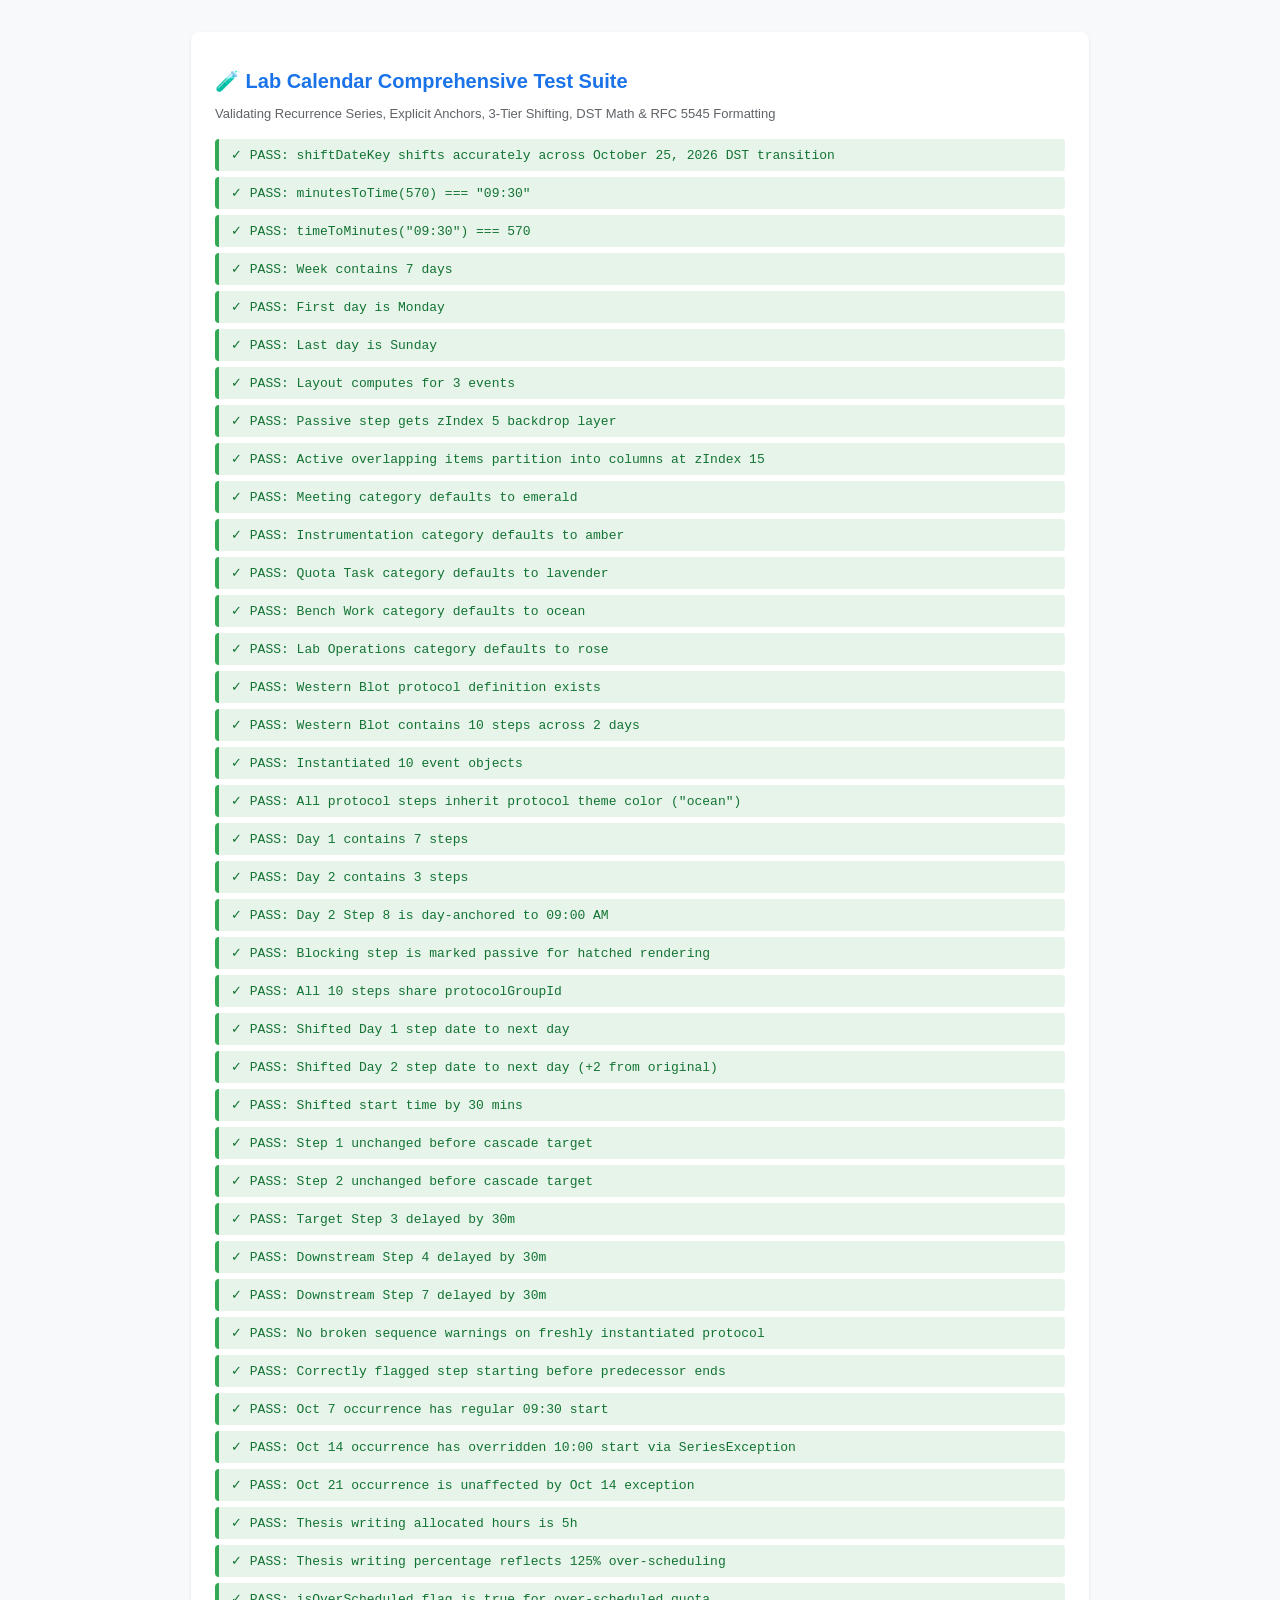
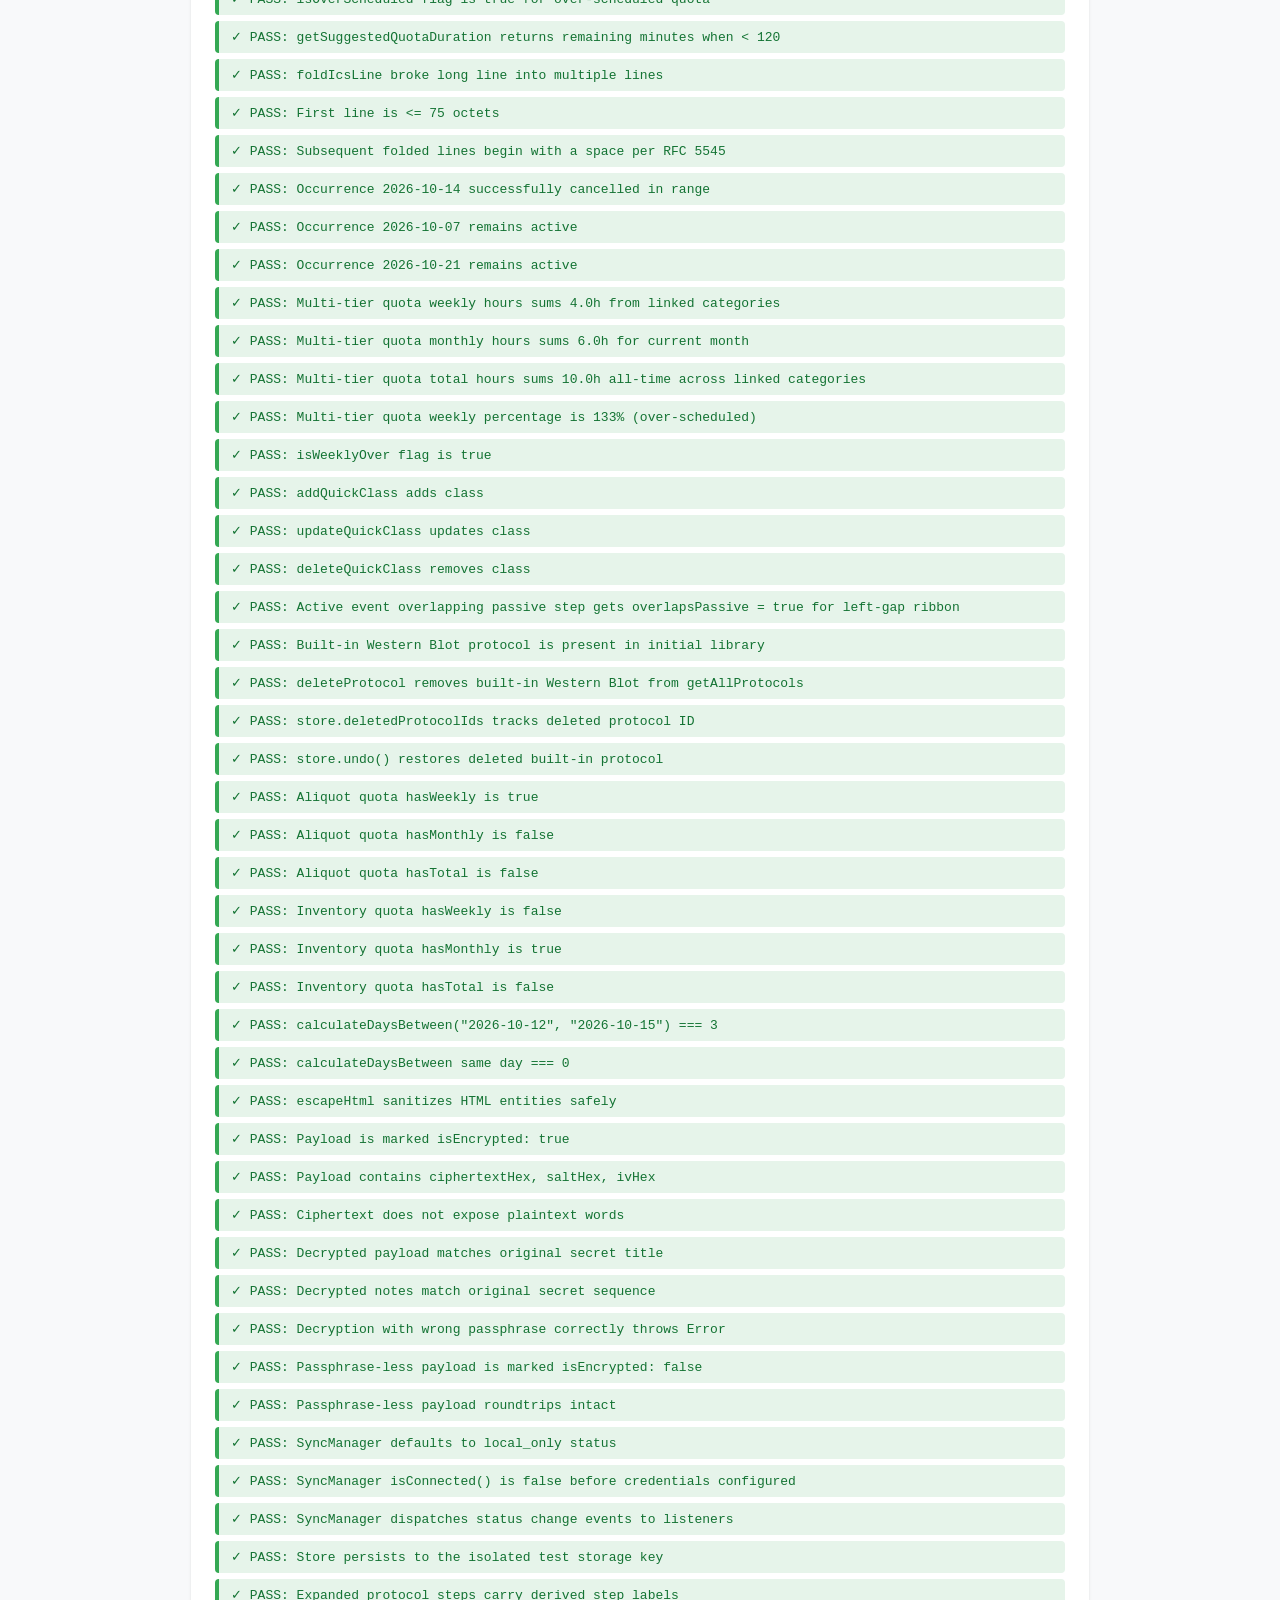
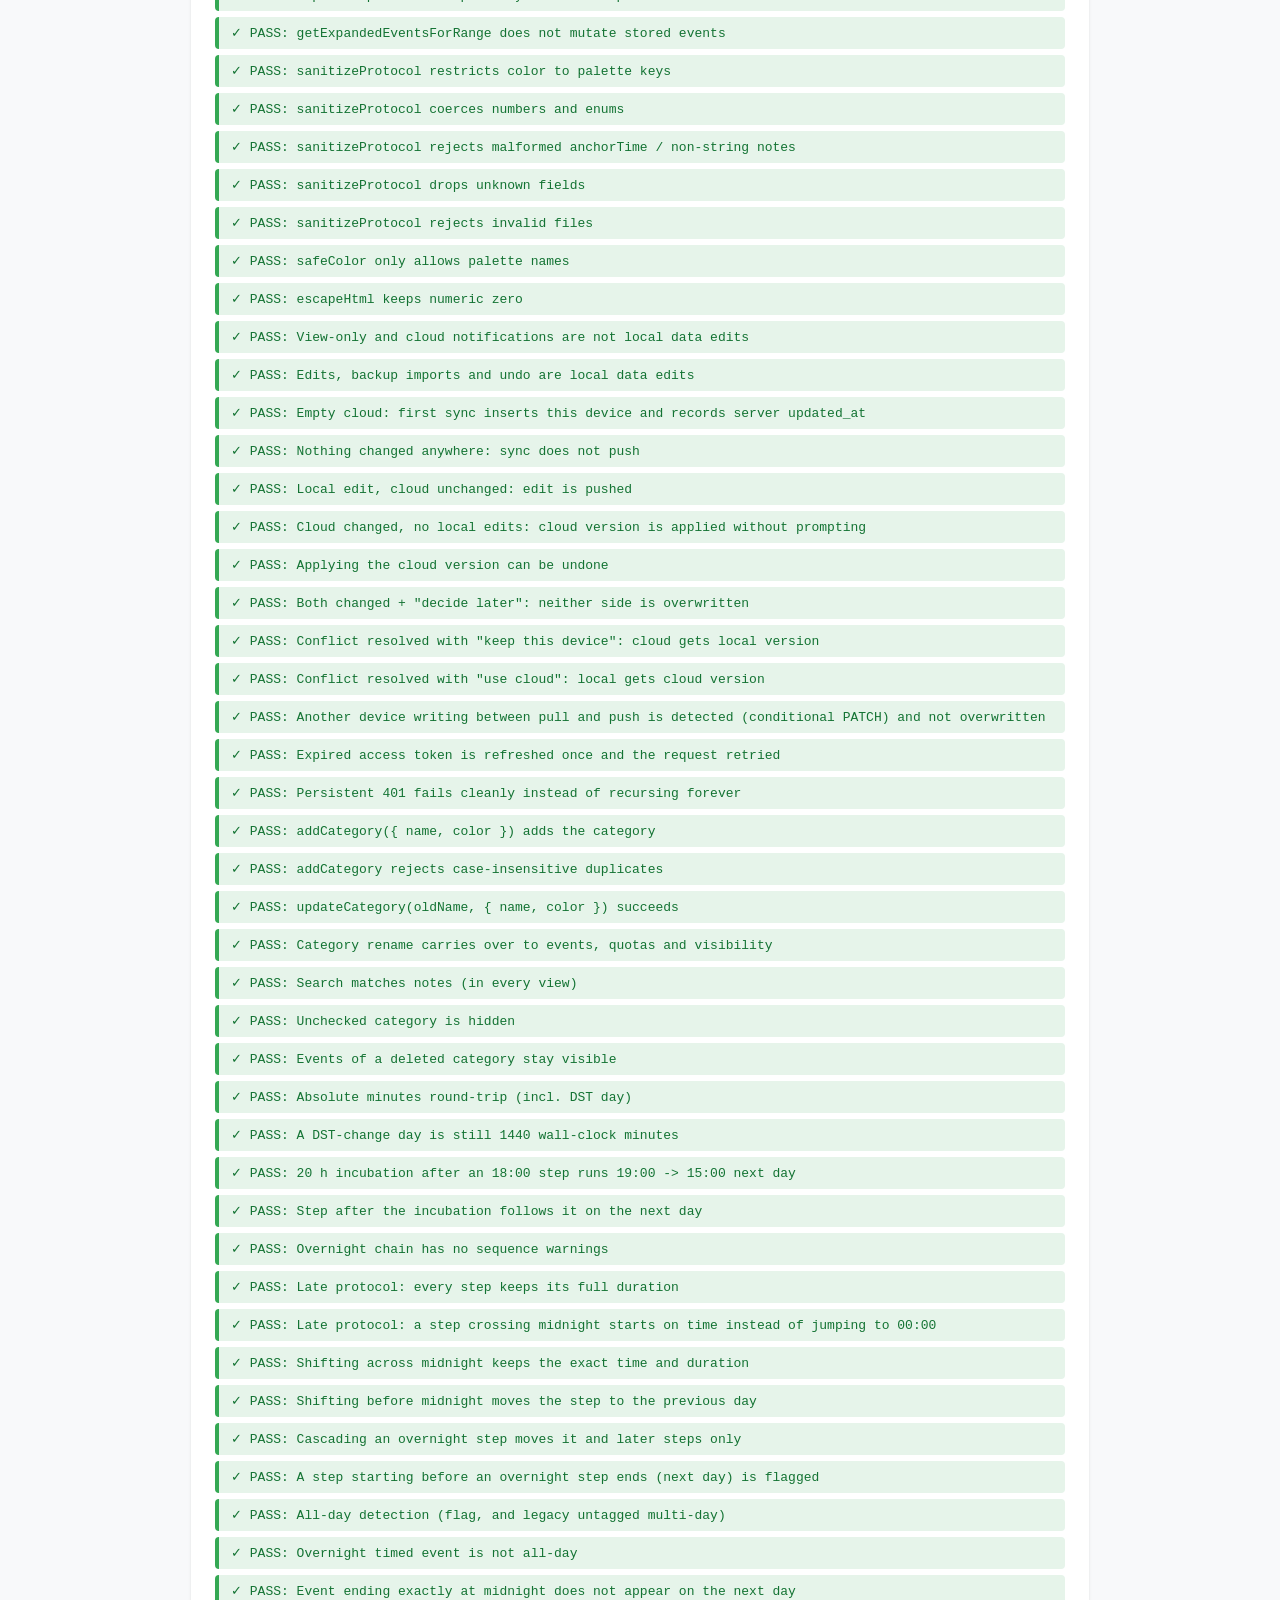
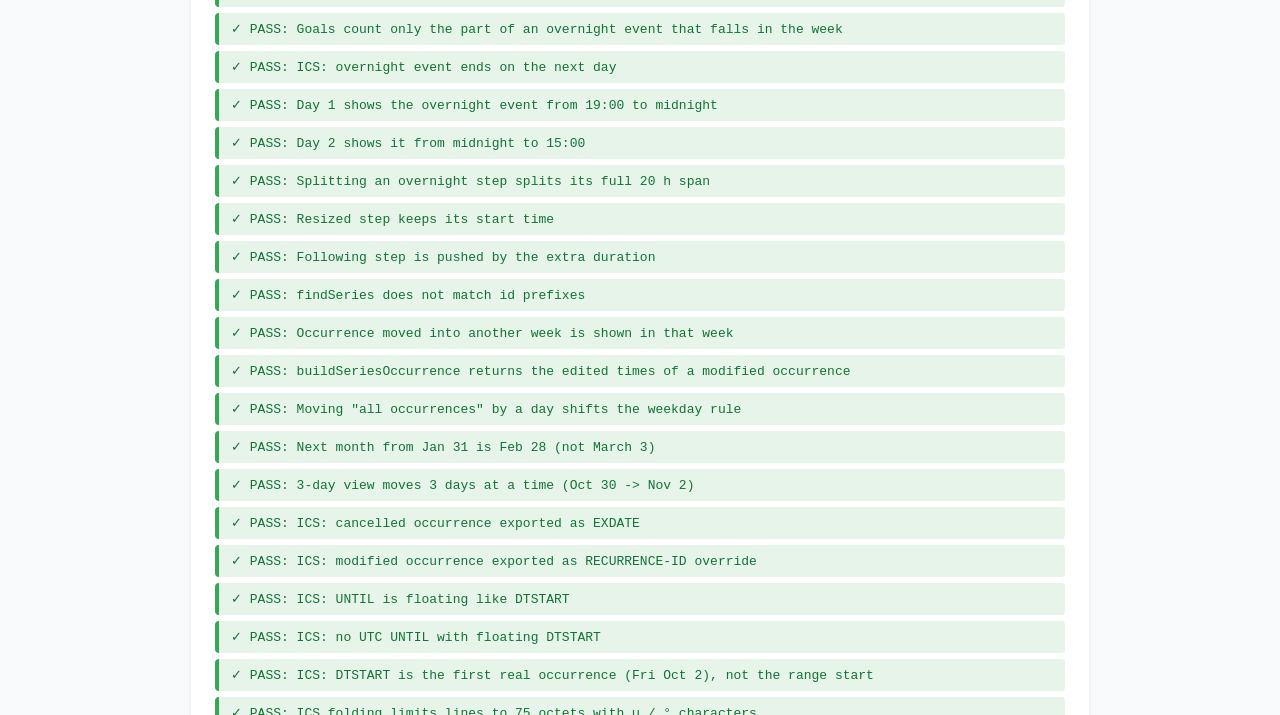
==== commit de6219d3: "Fit and align day columns on narrow screens; add 3-day view On a phone or narrow window, week view h" ====
--- a/test.html
+++ b/test.html
@@ -568,6 +568,10 @@
       store.currentDate = new Date(2026, 0, 31);
       store.navigate(1);
       assert(store.currentDate.getMonth() === 1 && store.currentDate.getDate() === 28, 'Next month from Jan 31 is Feb 28 (not March 3)');
+      store.setView('3day');
+      store.currentDate = new Date(2026, 9, 30);
+      store.navigate(1);
+      assert(store.currentView === '3day' && store.currentDate.getMonth() === 10 && store.currentDate.getDate() === 2, '3-day view moves 3 days at a time (Oct 30 -> Nov 2)');
       store.currentView = 'week';
 
       // 29. ICS exceptions, floating UNTIL, byte-based folding
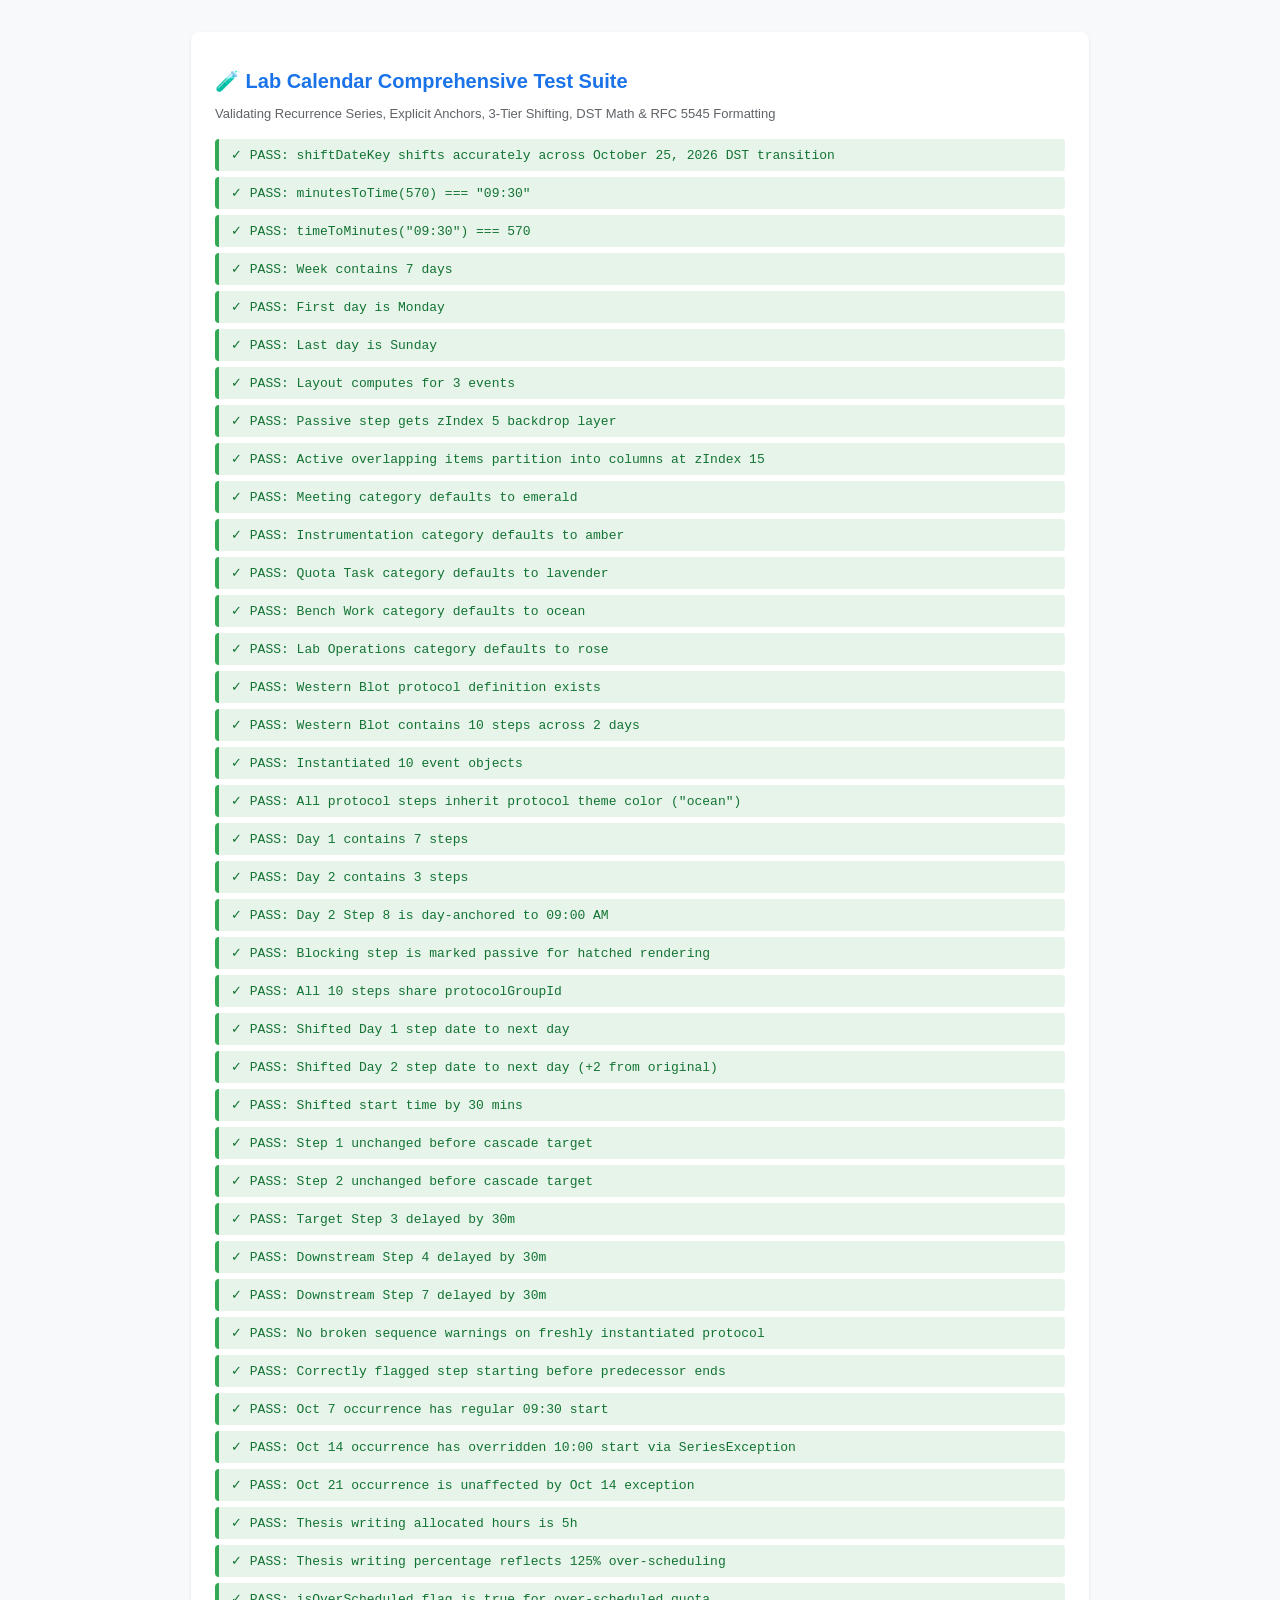
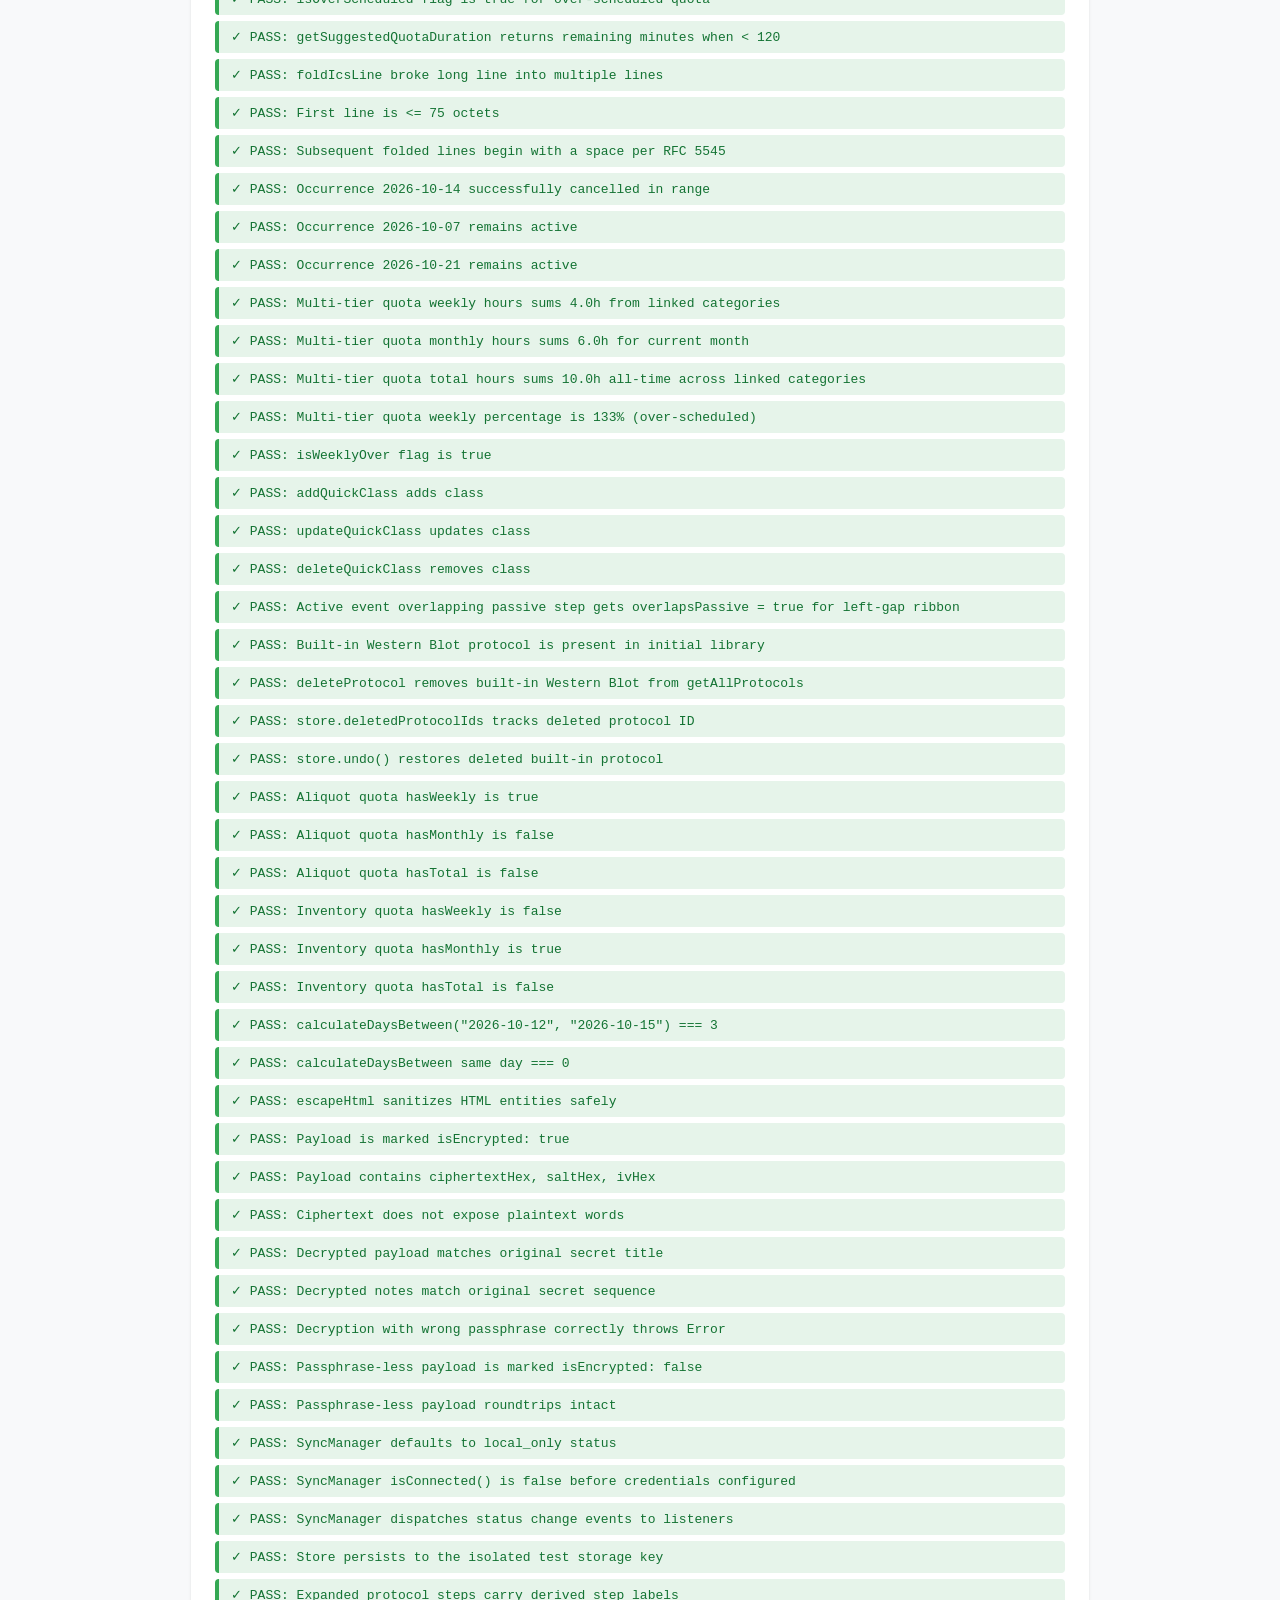
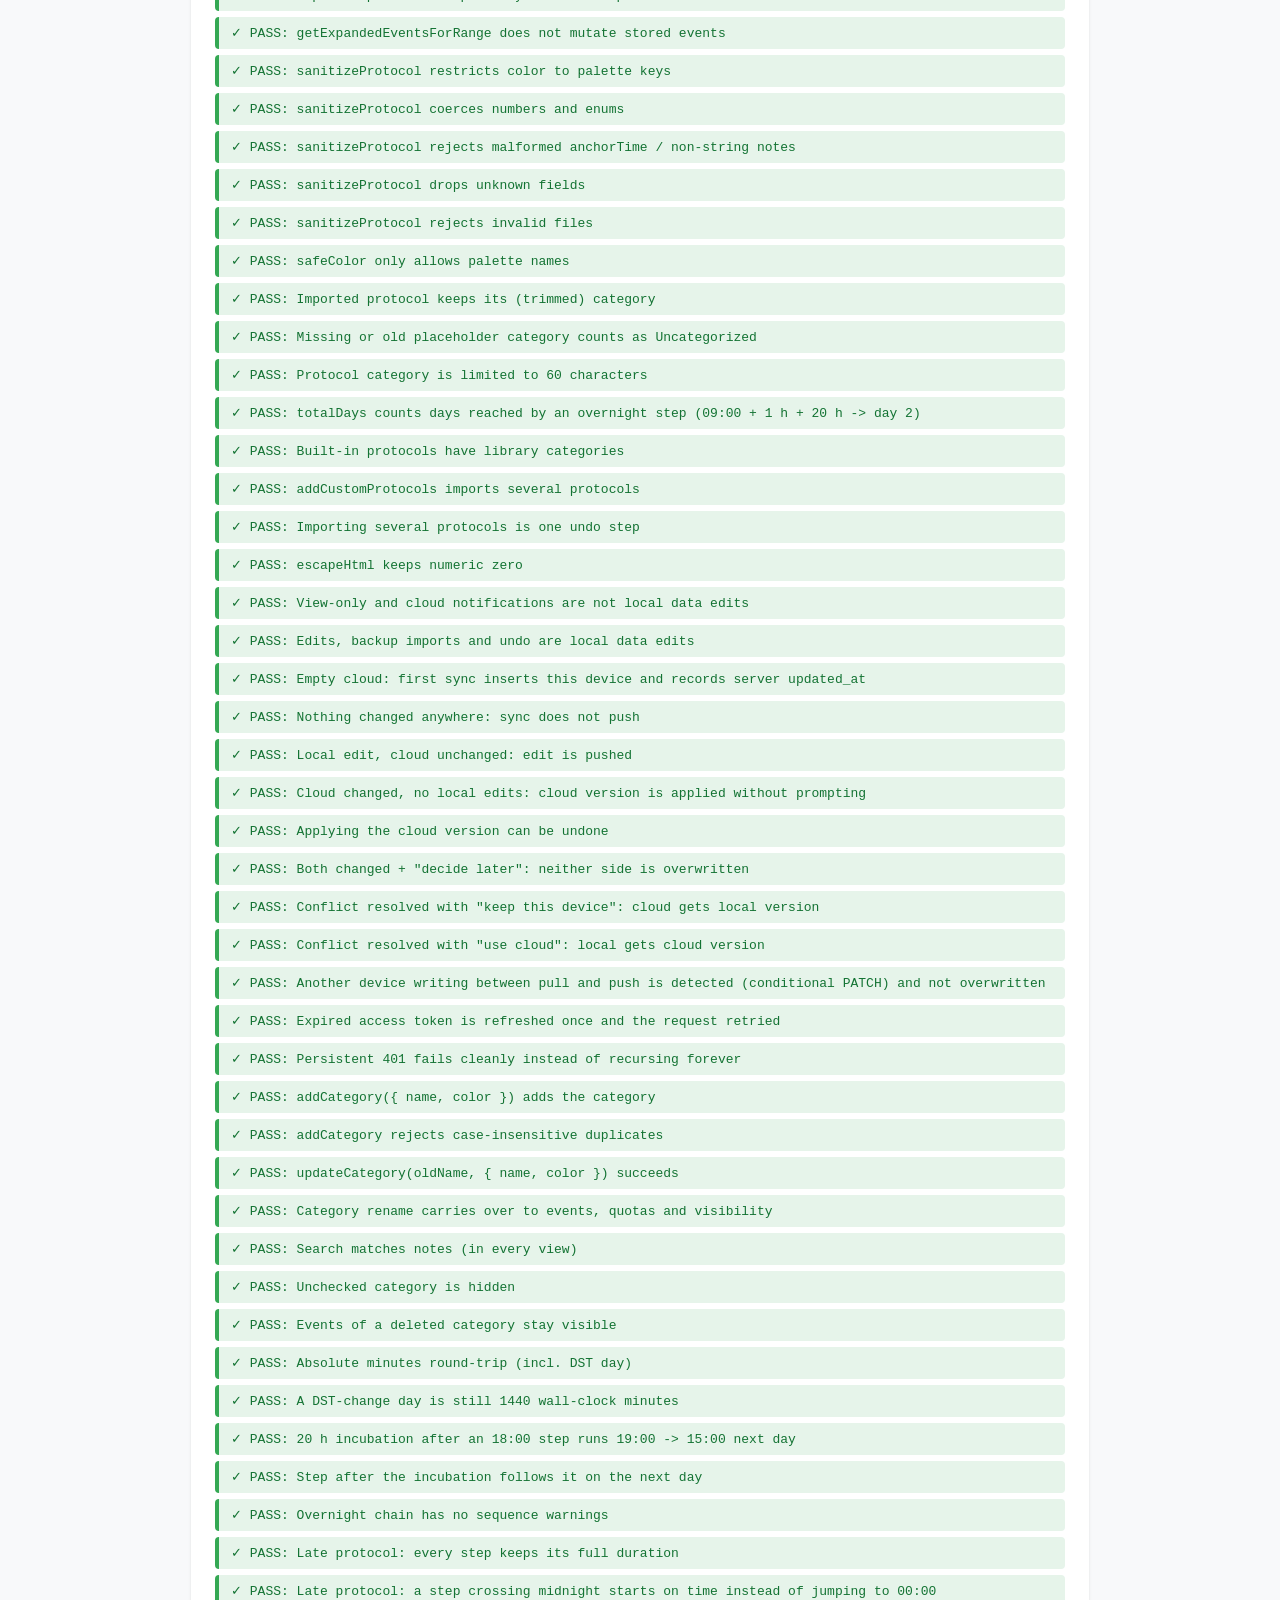
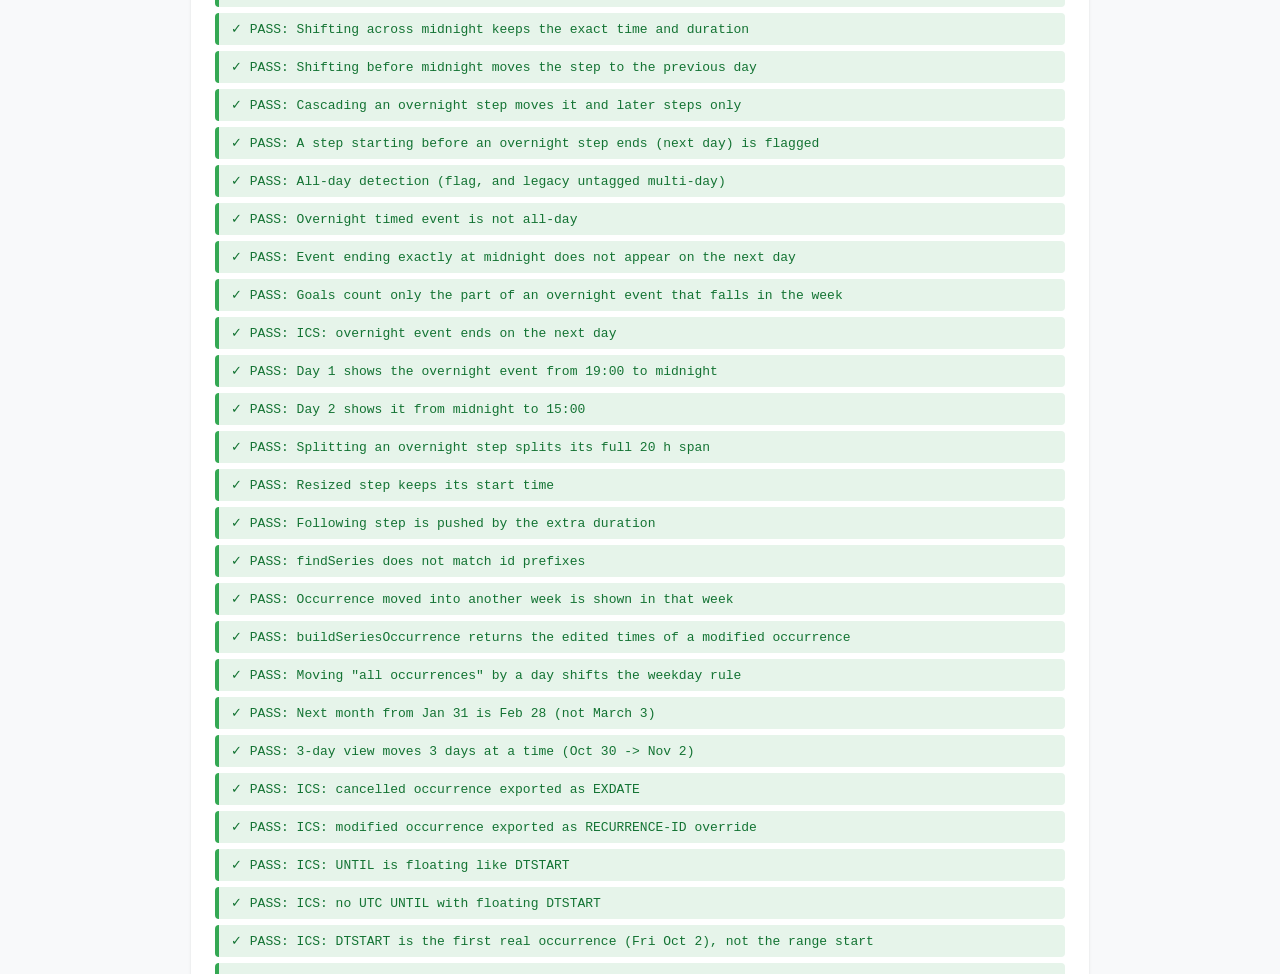
==== commit 630e1f01: "Add protocol import button, protocol categories and LLM instructions The app could read .protocol.js" ====
--- a/test.html
+++ b/test.html
@@ -364,6 +364,17 @@
       assert(!('extraField' in evilProto), 'sanitizeProtocol drops unknown fields');
       assert(sanitizeProtocol({ name: 'x', steps: 'nope' }) === null && sanitizeProtocol(null) === null, 'sanitizeProtocol rejects invalid files');
       assert(safeColor('lavender') === 'lavender' && safeColor('__proto__') === 'ocean', 'safeColor only allows palette names');
+      const { normalizeProtocolCategory, computeTotalDays, UNCATEGORIZED_PROTOCOLS } = await import('./js/protocols.js');
+      assert(sanitizeProtocol({ name: 'IF', category: '  Imaging  ', steps: [{ title: 'Fix' }] }).category === 'Imaging', 'Imported protocol keeps its (trimmed) category');
+      assert(normalizeProtocolCategory('') === UNCATEGORIZED_PROTOCOLS && normalizeProtocolCategory('Protocol') === UNCATEGORIZED_PROTOCOLS && normalizeProtocolCategory(undefined) === UNCATEGORIZED_PROTOCOLS, 'Missing or old placeholder category counts as Uncategorized');
+      assert(sanitizeProtocol({ name: 'x', category: 'y'.repeat(100), steps: [{}] }).category.length === 60, 'Protocol category is limited to 60 characters');
+      assert(computeTotalDays([{ durationMinutes: 60 }, { durationMinutes: 20 * 60 }]) === 2, 'totalDays counts days reached by an overnight step (09:00 + 1 h + 20 h -> day 2)');
+      assert(BUILT_IN_PROTOCOLS.every(p => normalizeProtocolCategory(p.category) !== UNCATEGORIZED_PROTOCOLS), 'Built-in protocols have library categories');
+      const protoCountBefore = store.customProtocols.length;
+      store.addCustomProtocols([{ id: 'imp_a', name: 'A', steps: [] }, { id: 'imp_b', name: 'B', steps: [] }]);
+      assert(store.customProtocols.length === protoCountBefore + 2, 'addCustomProtocols imports several protocols');
+      store.undo();
+      assert(store.customProtocols.length === protoCountBefore, 'Importing several protocols is one undo step');
       assert(escapeHtml(0) === '0', 'escapeHtml keeps numeric zero');
 
       // 22. Cloud sync: never silently discard data (mocked Supabase PostgREST)
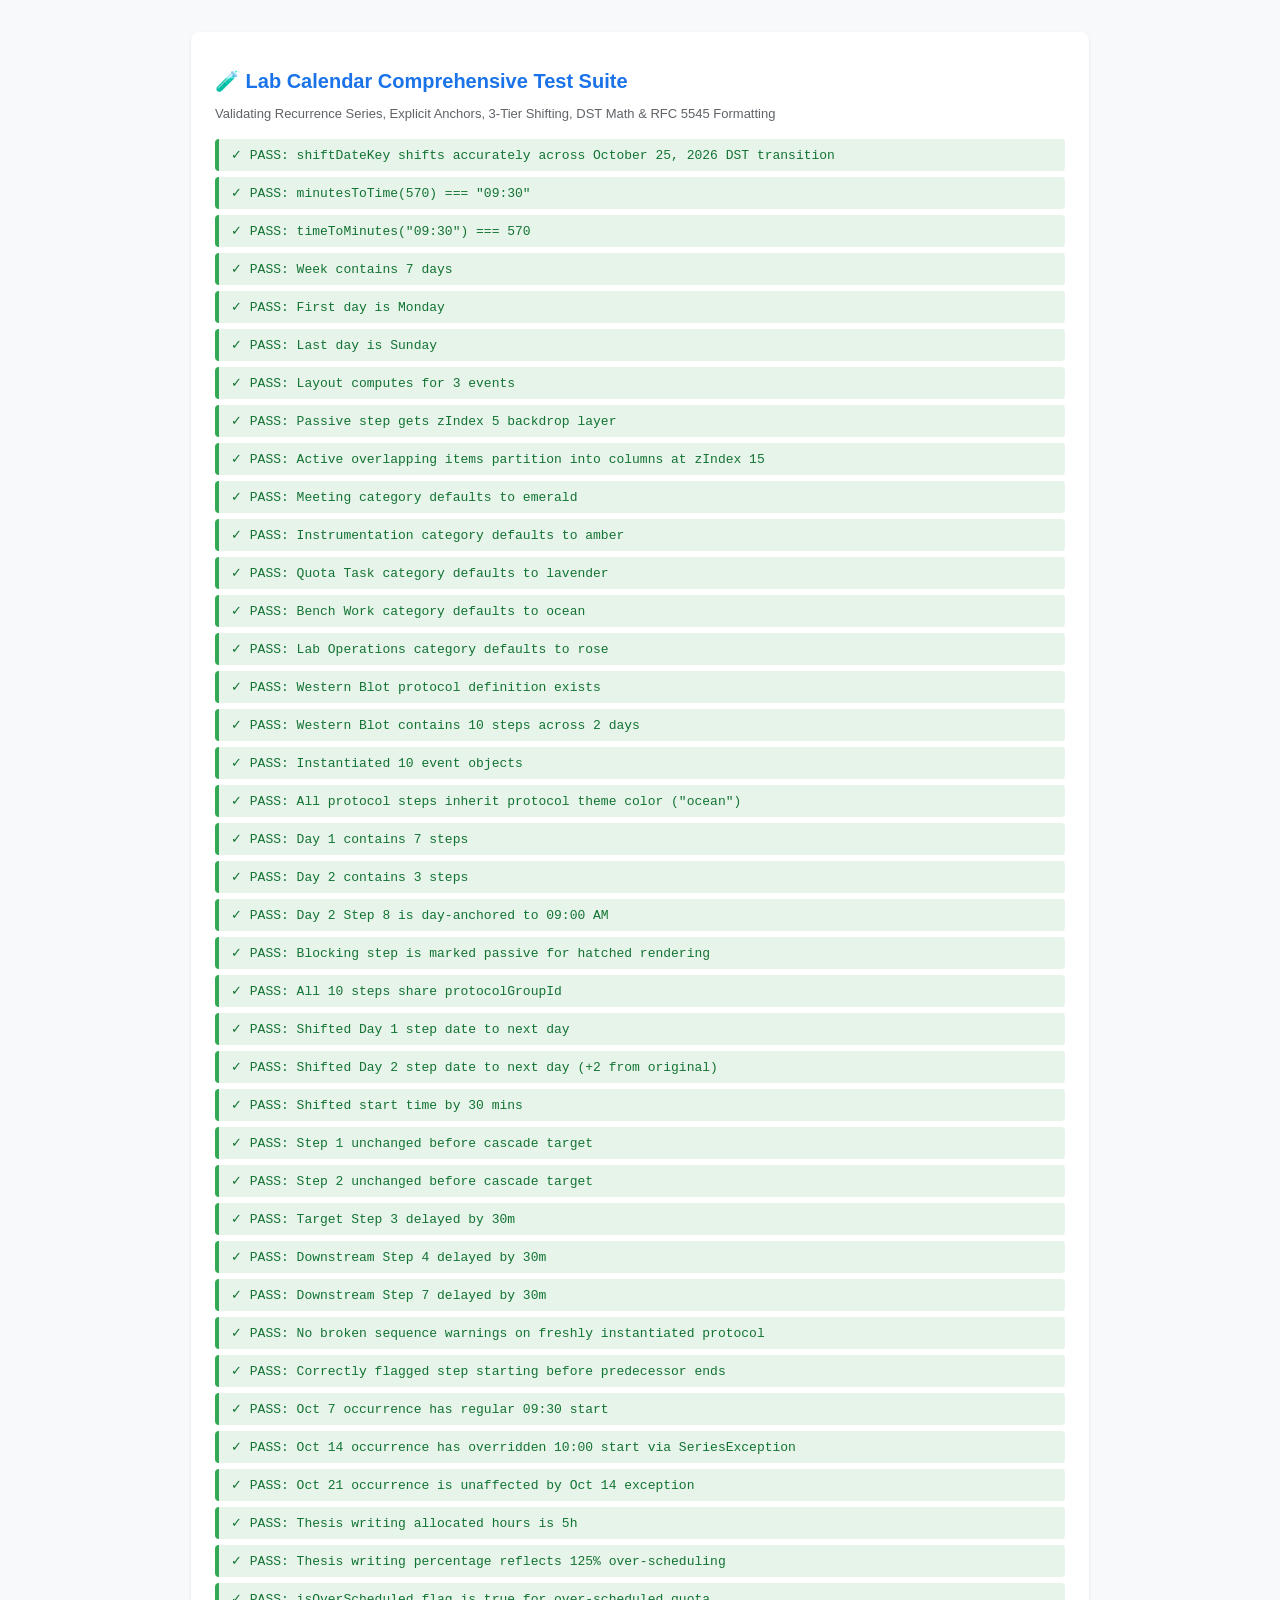
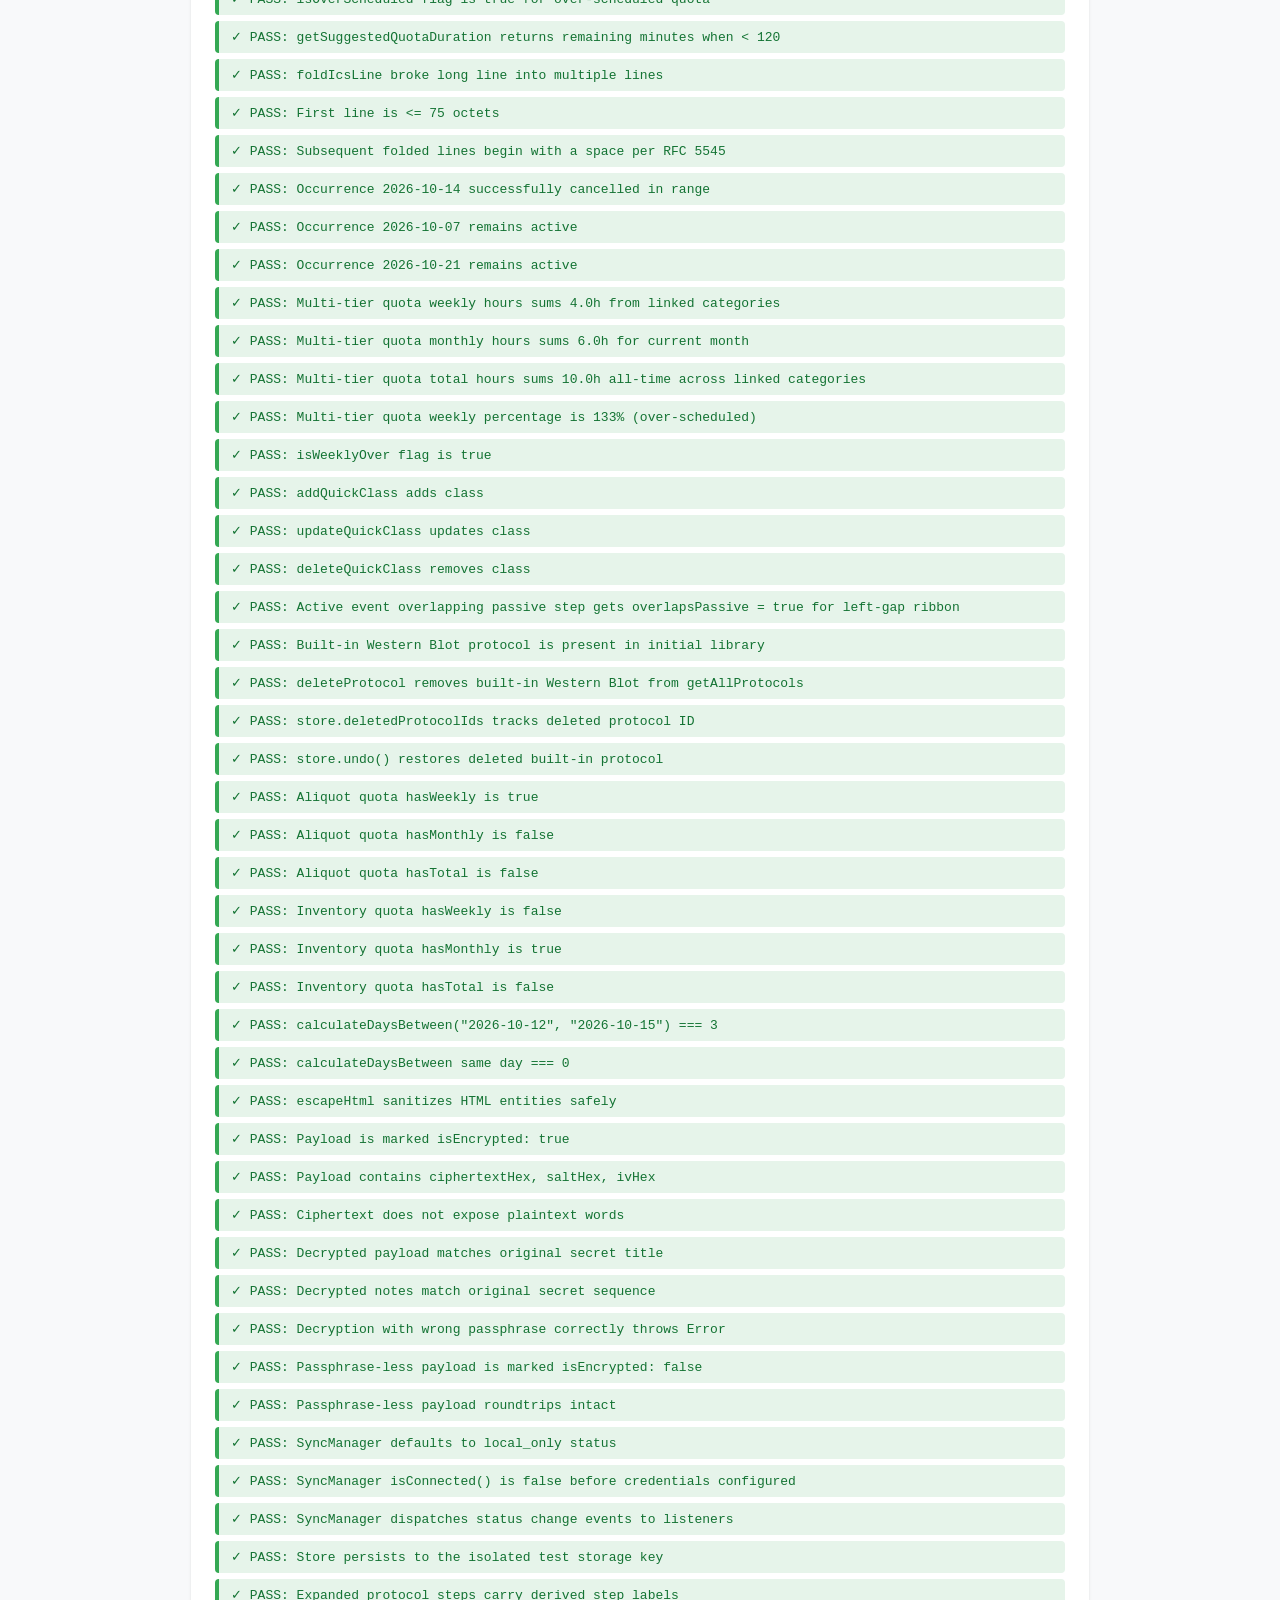
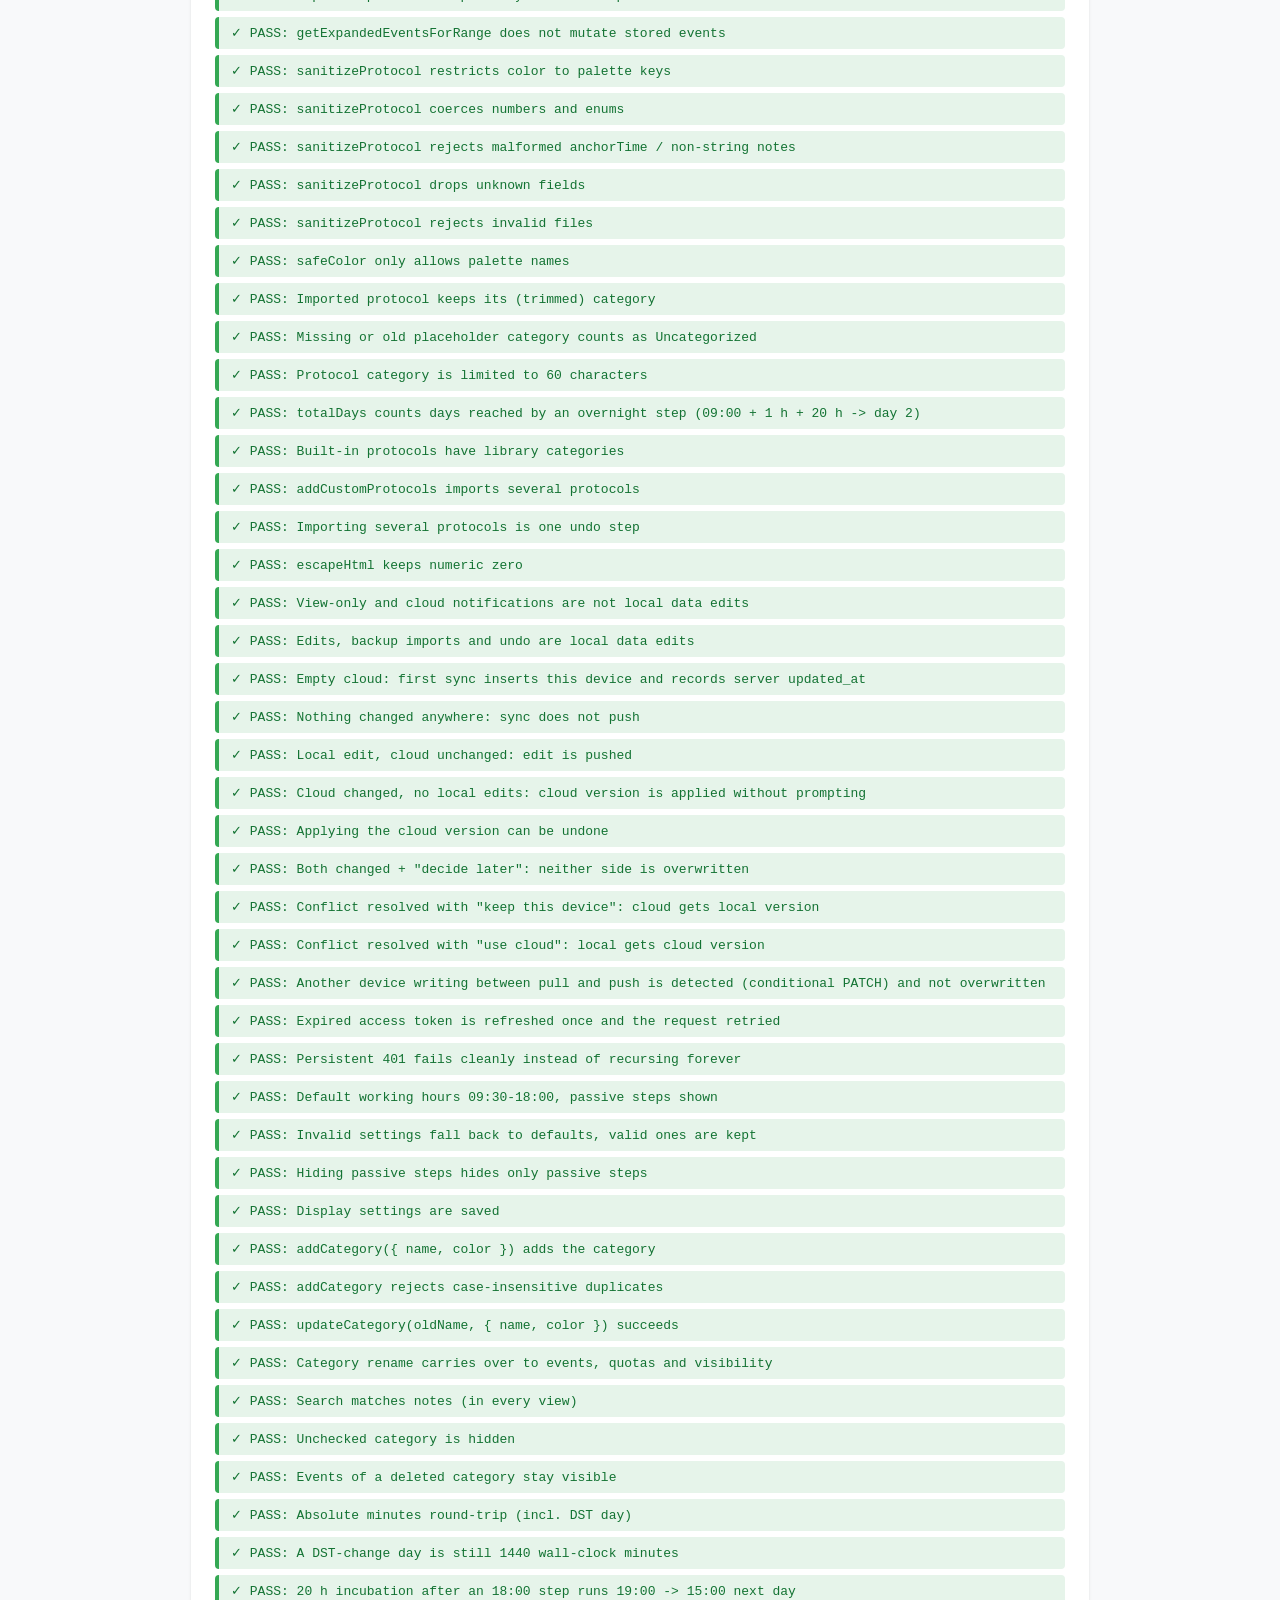
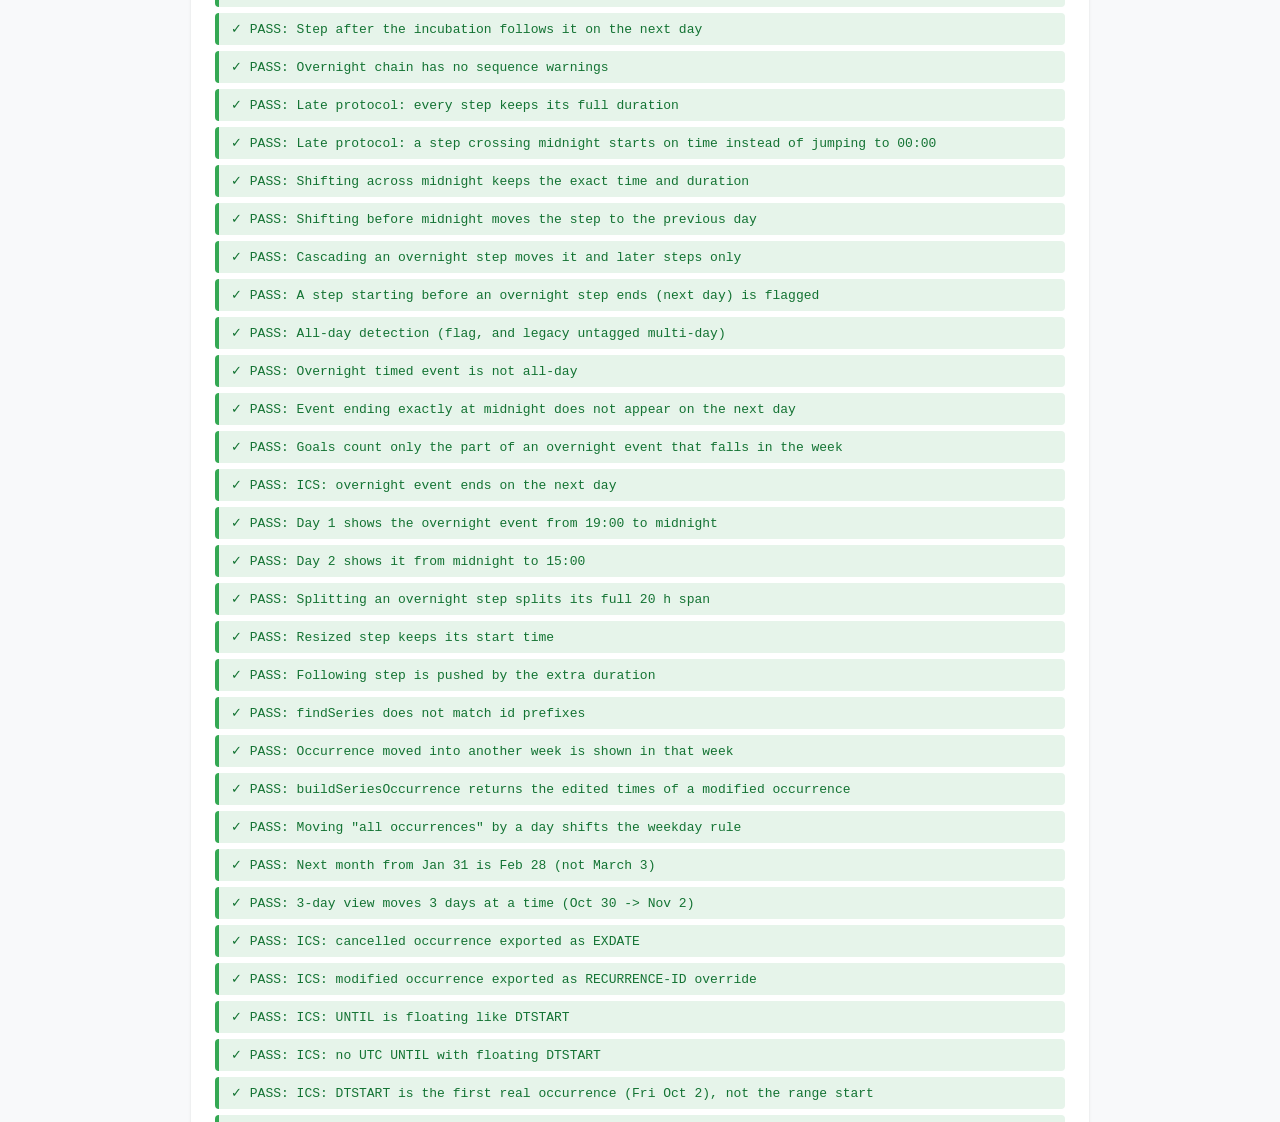
==== commit a34d48bb: "Foldable sidebar sections, working-hours shading, hide passive steps - Every sidebar section (month," ====
--- a/test.html
+++ b/test.html
@@ -485,6 +485,16 @@
       } finally {
         window.fetch = realFetch;
       }
+
+      // 22b. Display settings
+      const { normalizeSettings, DEFAULT_SETTINGS } = await import('./js/state.js');
+      assert(JSON.stringify(normalizeSettings(undefined)) === JSON.stringify(DEFAULT_SETTINGS) && DEFAULT_SETTINGS.workingHoursStart === '09:30' && DEFAULT_SETTINGS.workingHoursEnd === '18:00', 'Default working hours 09:30-18:00, passive steps shown');
+      assert(normalizeSettings({ showPassive: 'no', workingHoursStart: '25:00', use24Hour: true }).showPassive === true && normalizeSettings({ workingHoursStart: '25:00' }).workingHoursStart === '09:30' && normalizeSettings({ use24Hour: true }).use24Hour === true, 'Invalid settings fall back to defaults, valid ones are kept');
+      store.updateSettings({ showPassive: false });
+      const settingsRenderer = new (await import('./js/calendar.js')).CalendarRenderer(document.createElement('div'), store);
+      assert(settingsRenderer.matchesFilters({ title: 'Blocking', stepType: 'passive' }) === false && settingsRenderer.matchesFilters({ title: 'Load gel', stepType: 'active' }) === true, 'Hiding passive steps hides only passive steps');
+      store.updateSettings({ showPassive: true });
+      assert(JSON.parse(localStorage.getItem(TEST_STORAGE_KEY)).settings.showPassive === true, 'Display settings are saved');
 
       // 23. Categories: object-shaped add/update (used to throw TypeError)
       store.categories = JSON.parse(JSON.stringify(store.categories));
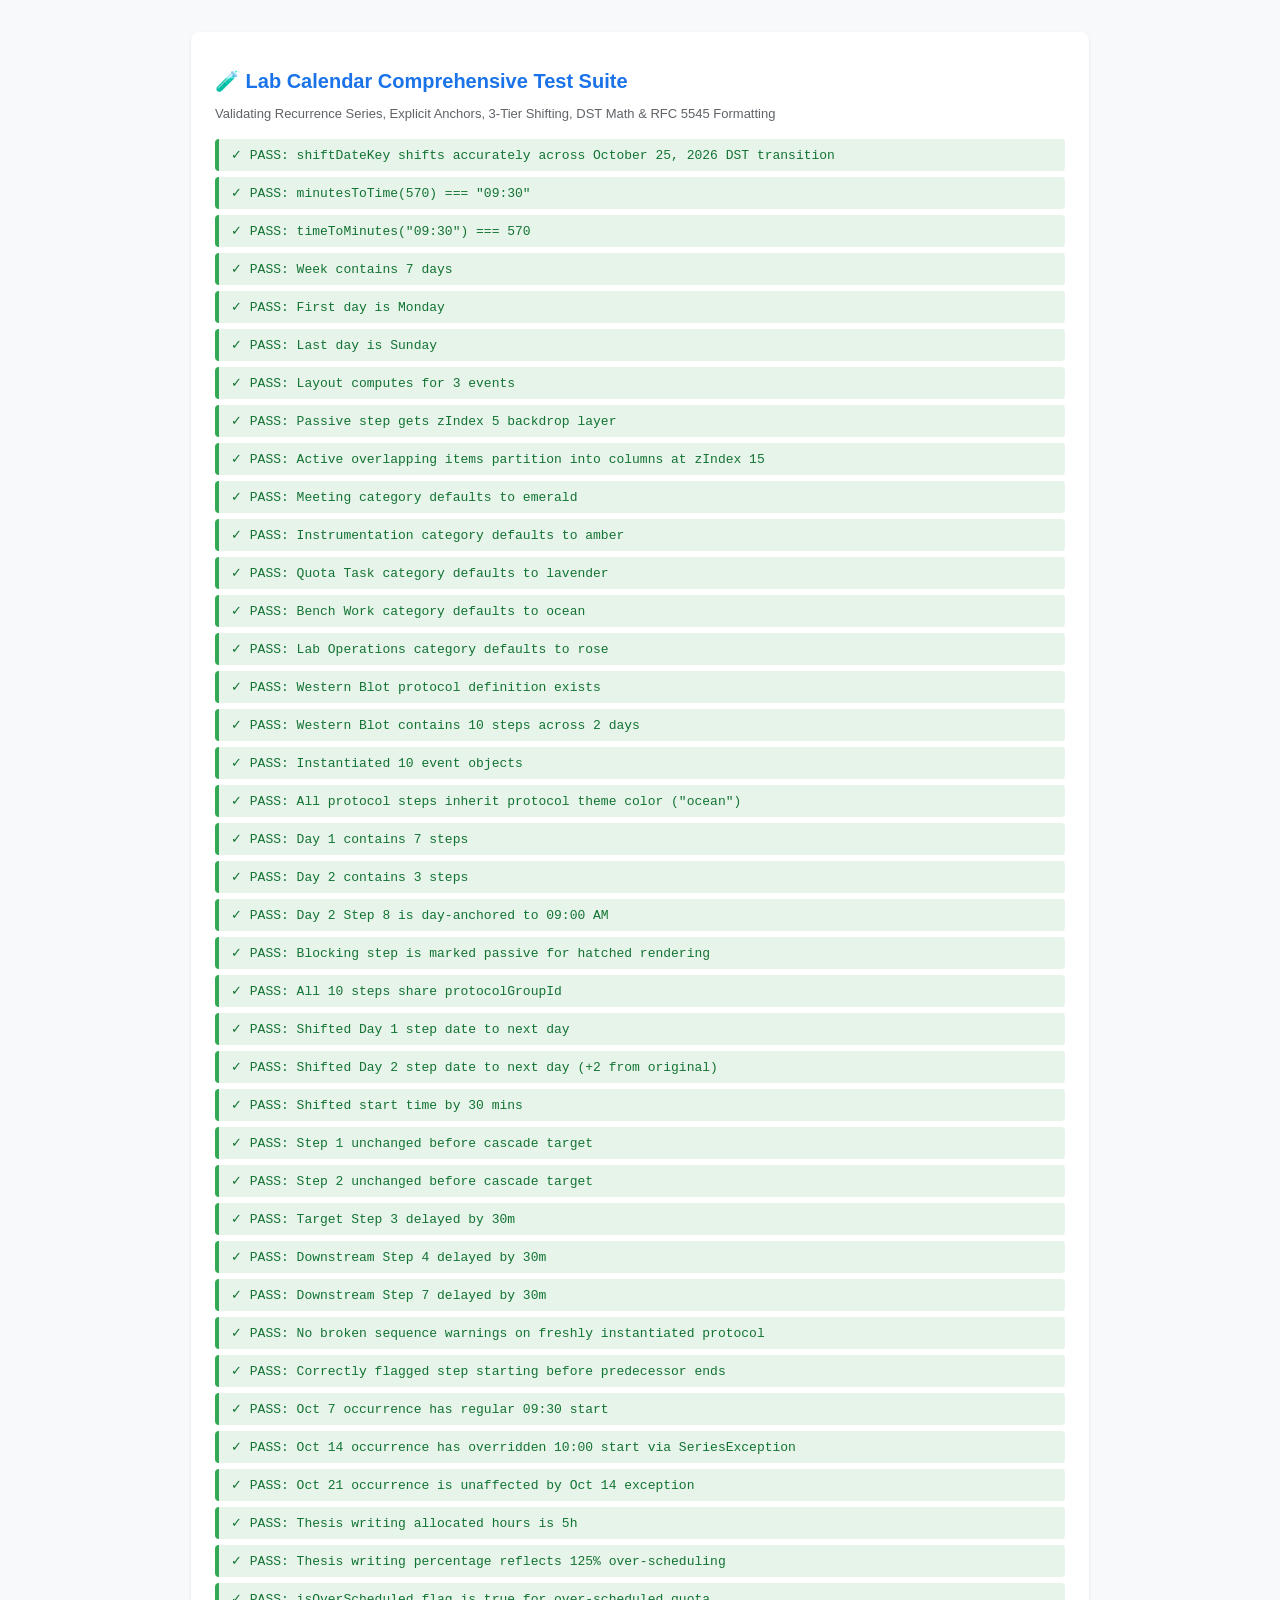
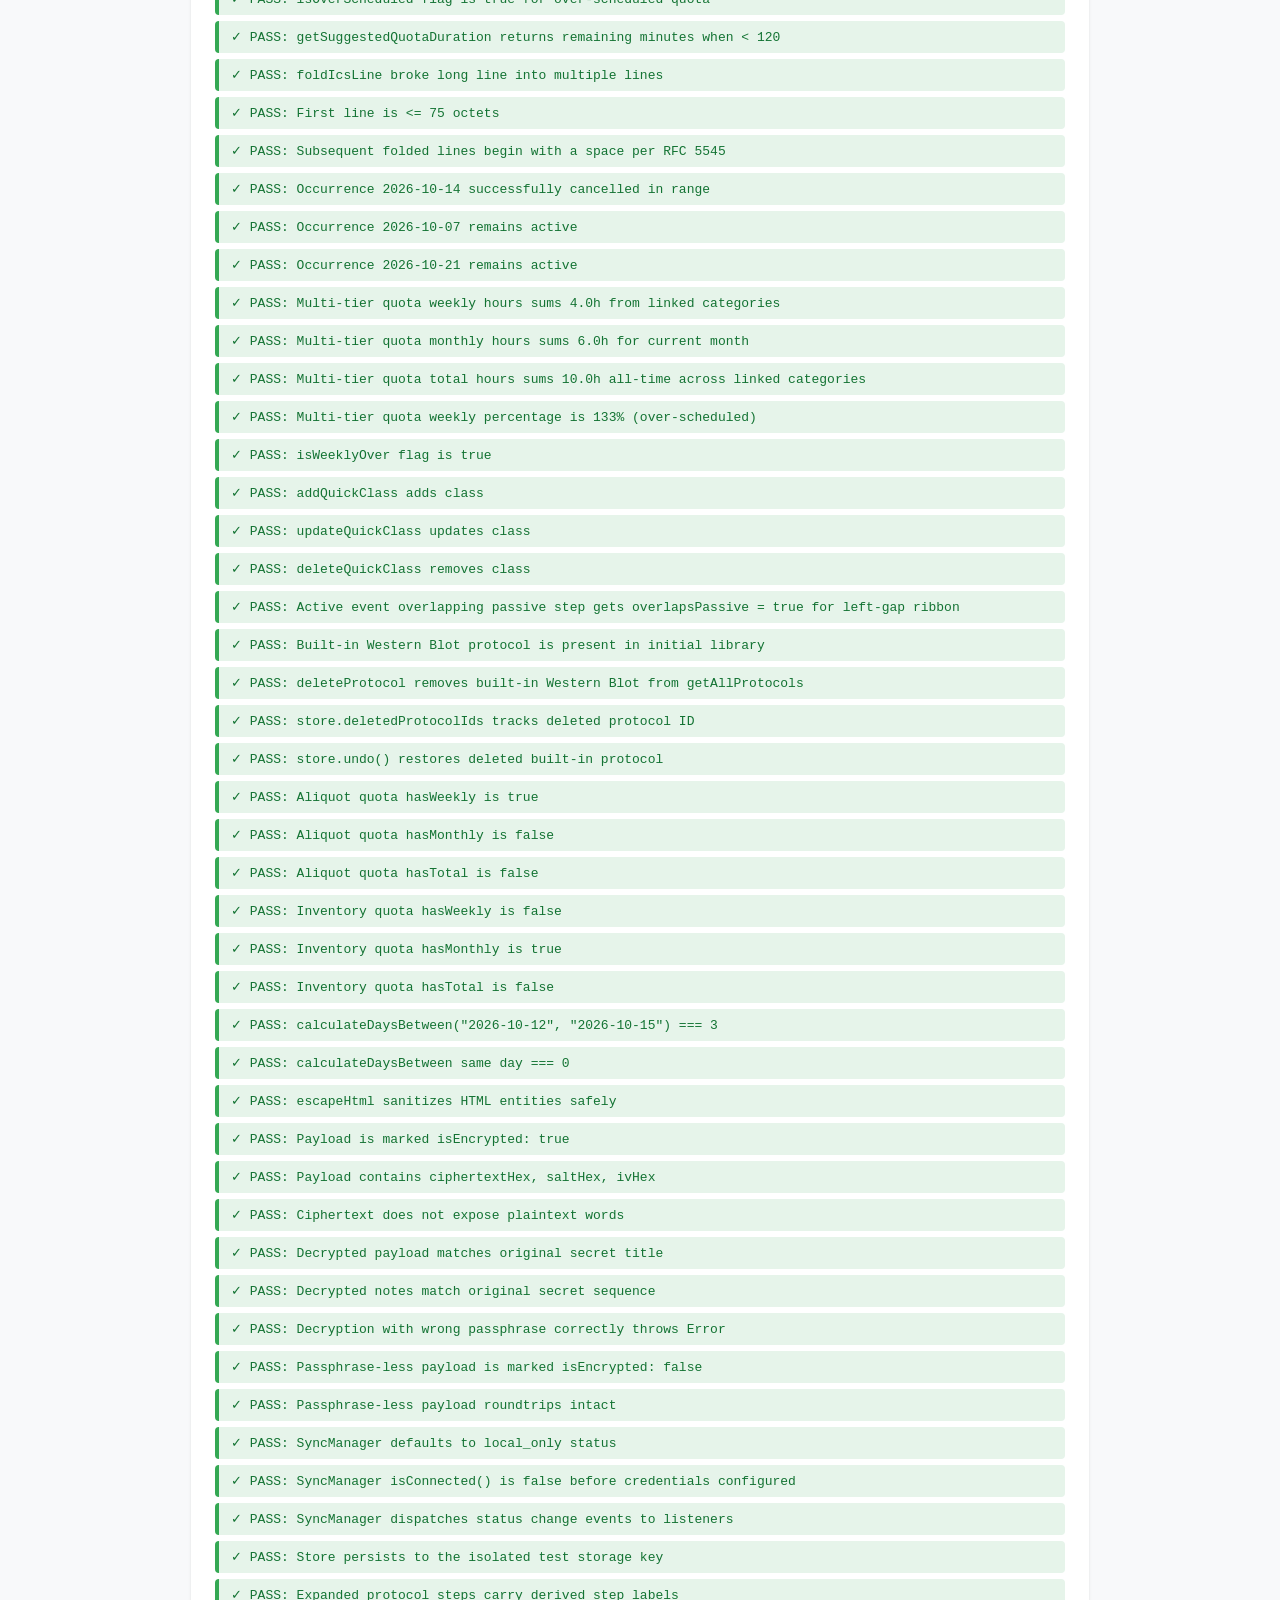
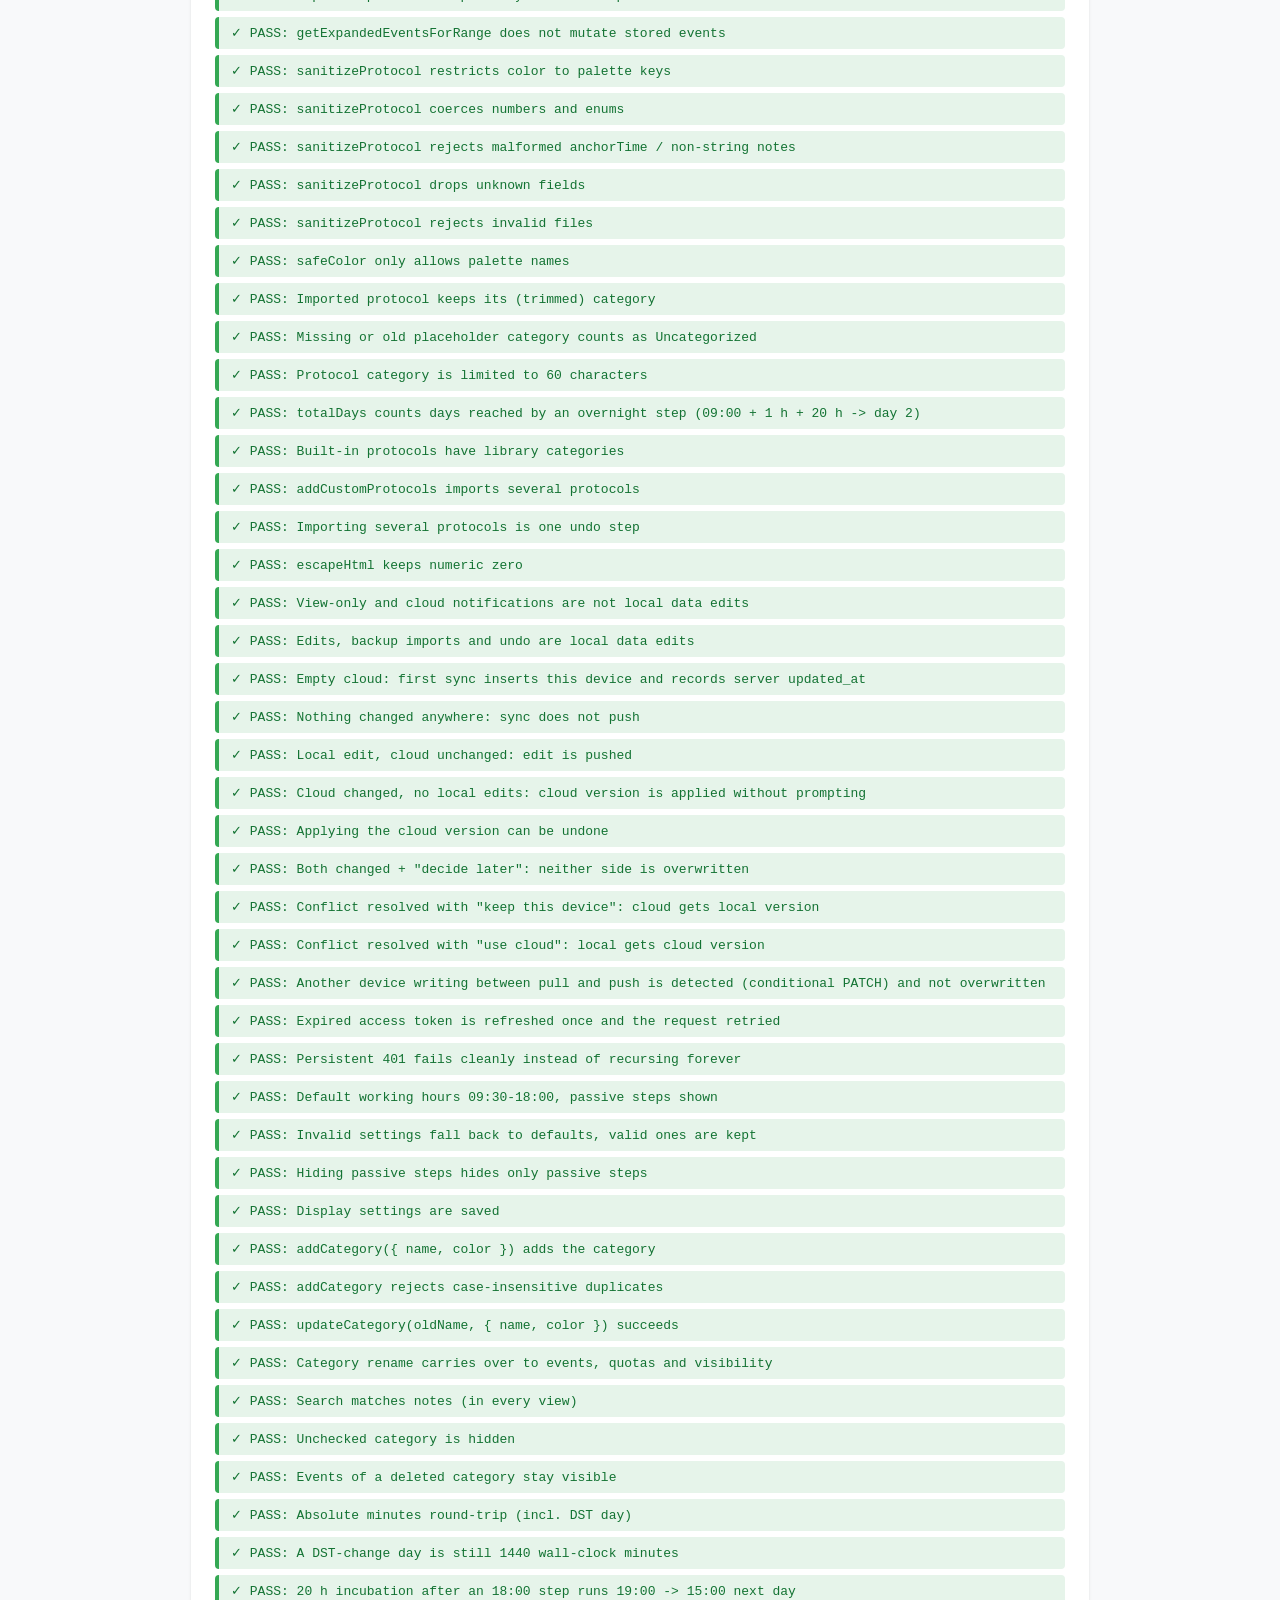
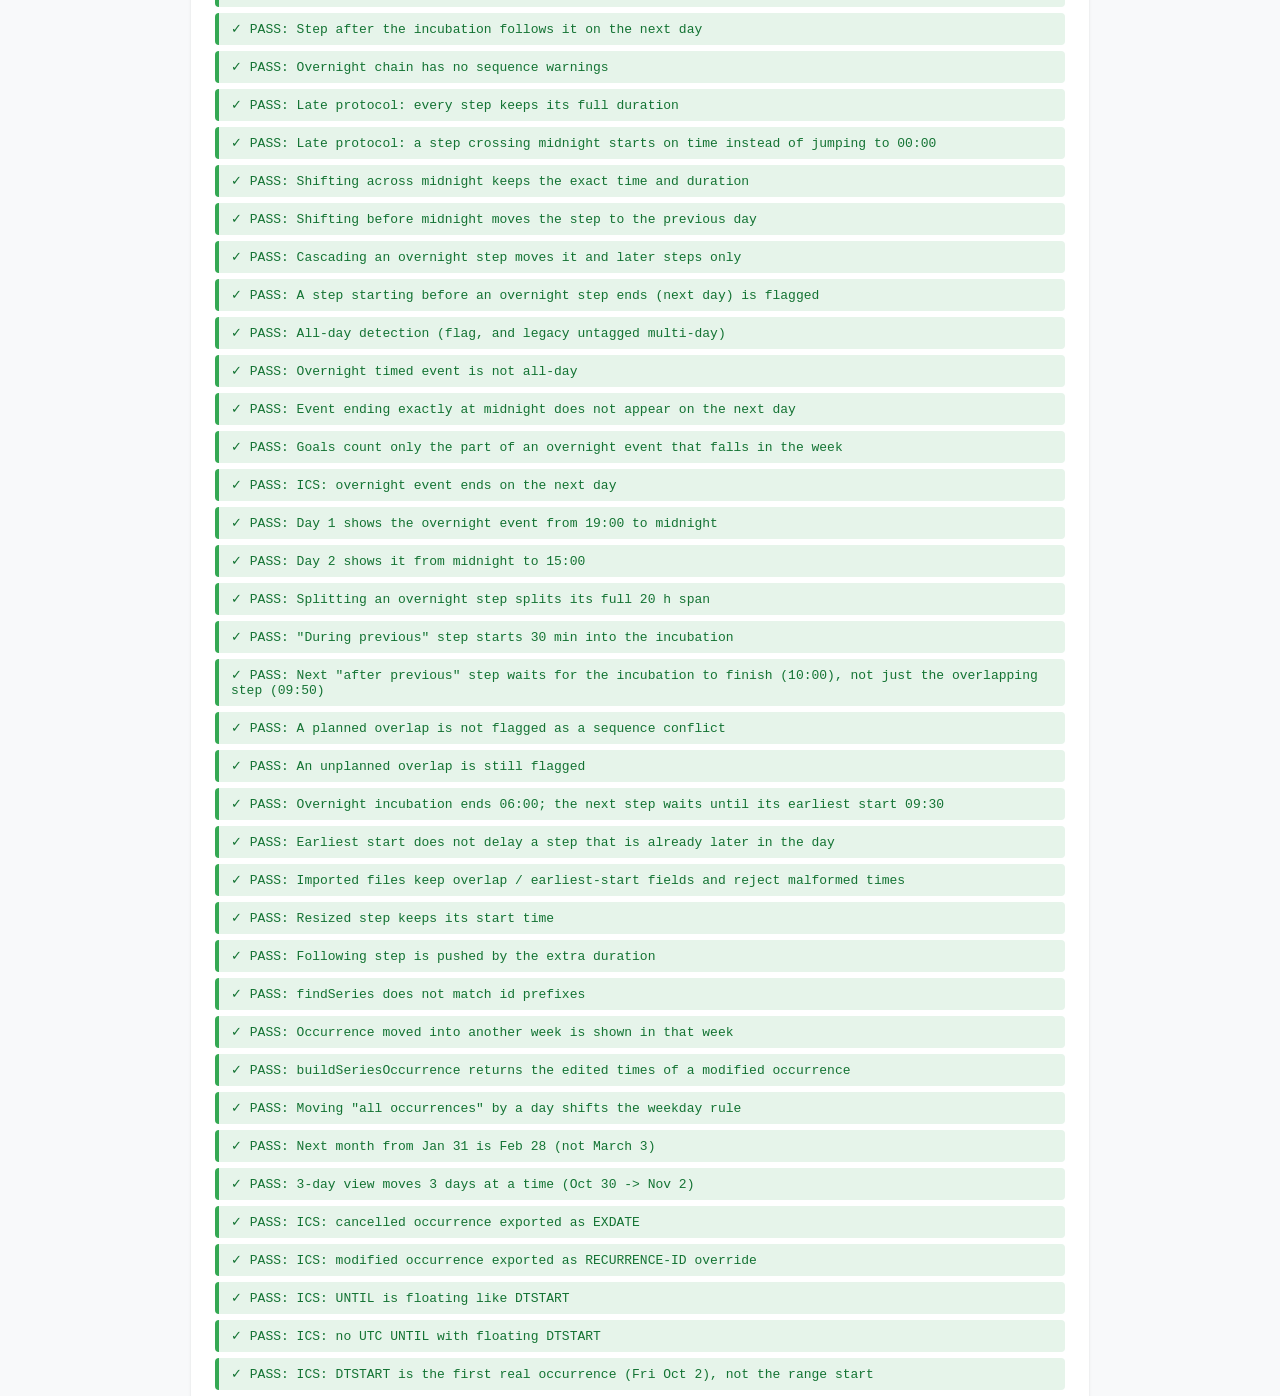
==== commit 4f8ce2b3: "Protocol steps: overlap with the previous step, earliest start time - New timing option "During prev" ====
--- a/test.html
+++ b/test.html
@@ -563,6 +563,30 @@
       const halves = store.events.filter(e => e.title.startsWith('20 h incubation'));
       assert(halves.length === 2 && halves[0].endDateKey === '2026-10-16' && halves[0].endTime === '05:00' && halves[1].startTime === '05:00', 'Splitting an overnight step splits its full 20 h span');
 
+      // 25b. Overlapping steps ("during previous") and earliest start times
+      const overlapProto = { id: 'p_ov', name: 'Overlap', steps: [
+        { title: 'Blocking', durationMinutes: 60, anchorType: 'after-previous', stepType: 'passive' },
+        { title: 'Prepare buffer', durationMinutes: 20, anchorType: 'during-previous', offsetMinutes: 30, stepType: 'active' },
+        { title: 'Wash', durationMinutes: 30, anchorType: 'after-previous', gapMinutes: 0, stepType: 'active' }
+      ] };
+      const ov = instantiateProtocol(overlapProto, '2026-10-15', 9 * 60).events;
+      assert(ov[1].startTime === '09:30' && ov[1].endTime === '09:50', '"During previous" step starts 30 min into the incubation');
+      assert(ov[2].startTime === '10:00', 'Next "after previous" step waits for the incubation to finish (10:00), not just the overlapping step (09:50)');
+      assert(ov[1].overlapsPrevious === true && checkProtocolChainIntegrity(ov, ov[0].protocolGroupId).size === 0, 'A planned overlap is not flagged as a sequence conflict');
+      const unplanned = JSON.parse(JSON.stringify(ov)); delete unplanned[1].overlapsPrevious;
+      assert(checkProtocolChainIntegrity(unplanned, unplanned[0].protocolGroupId).has(unplanned[1].id), 'An unplanned overlap is still flagged');
+      const nightProto = { id: 'p_nb', name: 'Night', steps: [
+        { title: 'Setup', durationMinutes: 60, anchorType: 'after-previous', stepType: 'active' },
+        { title: 'Overnight incubation', durationMinutes: 16 * 60, anchorType: 'after-previous', stepType: 'passive' },
+        { title: 'Harvest', durationMinutes: 45, anchorType: 'after-previous', notBefore: '09:30', stepType: 'active' }
+      ] };
+      const night = instantiateProtocol(nightProto, '2026-10-15', 13 * 60).events;
+      assert(night[1].endDateKey === '2026-10-16' && night[1].endTime === '06:00' && night[2].dateKey === '2026-10-16' && night[2].startTime === '09:30', 'Overnight incubation ends 06:00; the next step waits until its earliest start 09:30');
+      const evening = instantiateProtocol(nightProto, '2026-10-15', 3 * 60).events;
+      assert(evening[2].dateKey === '2026-10-15' && evening[2].startTime === '20:00', 'Earliest start does not delay a step that is already later in the day');
+      const sanitizedOverlap = sanitizeProtocol({ name: 'x', steps: [{ title: 'a' }, { title: 'b', anchorType: 'during-previous', offsetMinutes: '45', notBefore: '09:30' }, { title: 'c', notBefore: '9:30am' }] });
+      assert(sanitizedOverlap.steps[1].anchorType === 'during-previous' && sanitizedOverlap.steps[1].offsetMinutes === 45 && sanitizedOverlap.steps[1].notBefore === '09:30' && sanitizedOverlap.steps[2].notBefore === '', 'Imported files keep overlap / earliest-start fields and reject malformed times');
+
       // 26. Ctrl+resize cascades only the steps AFTER the resized one
       store.events = JSON.parse(JSON.stringify(instantiated.events));
       const step3 = store.events[2];
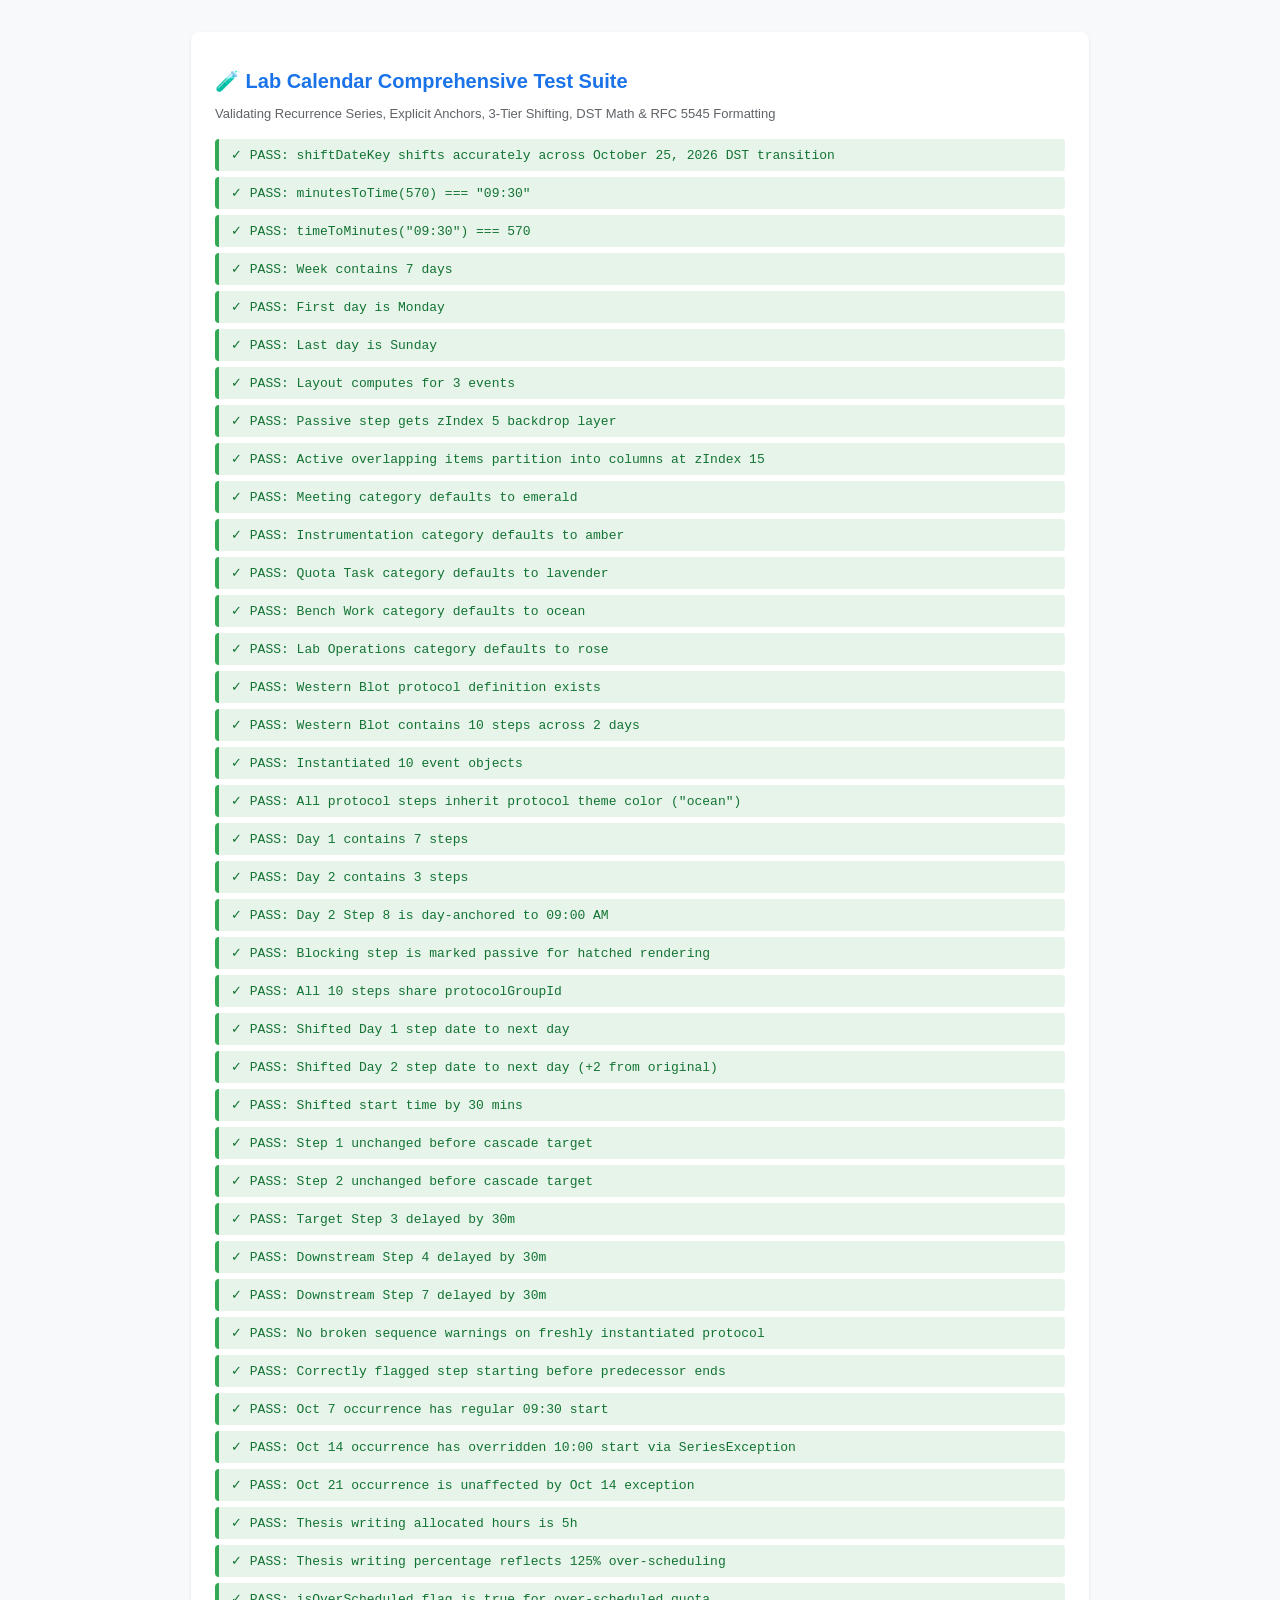
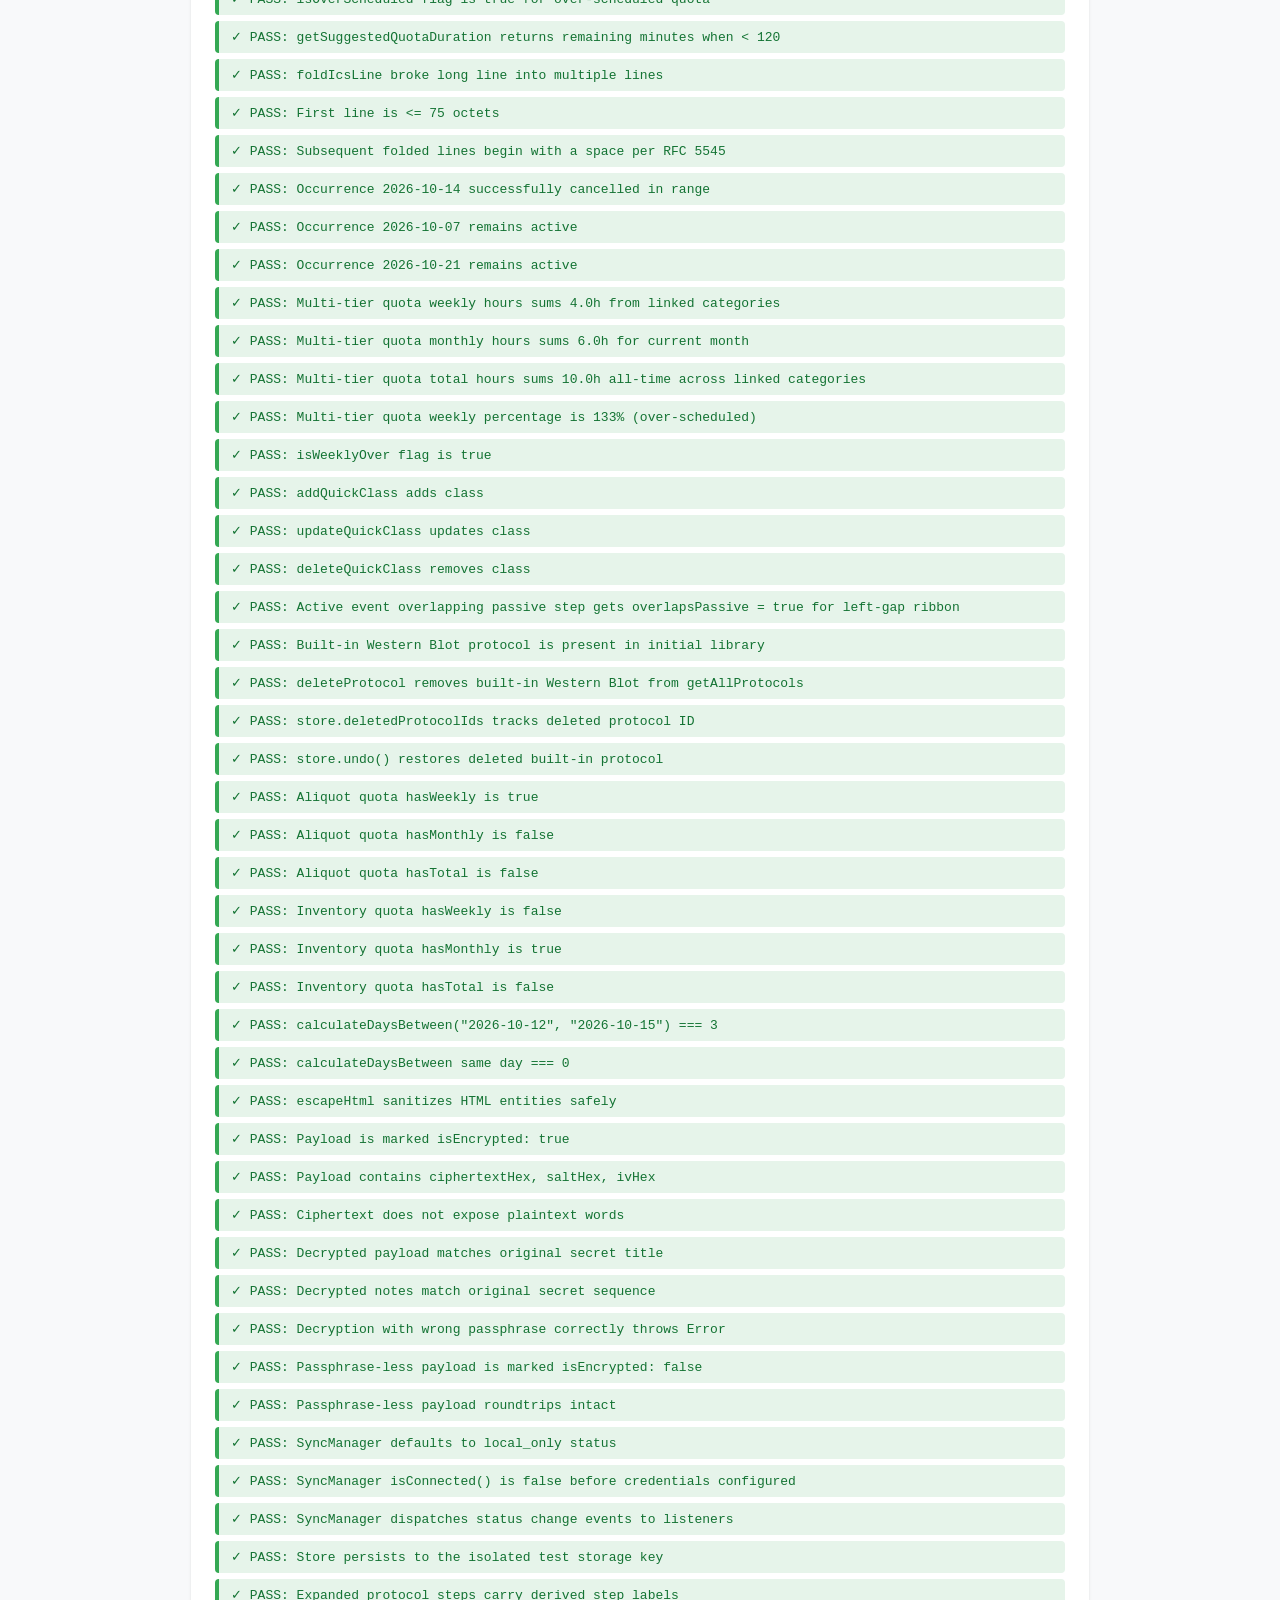
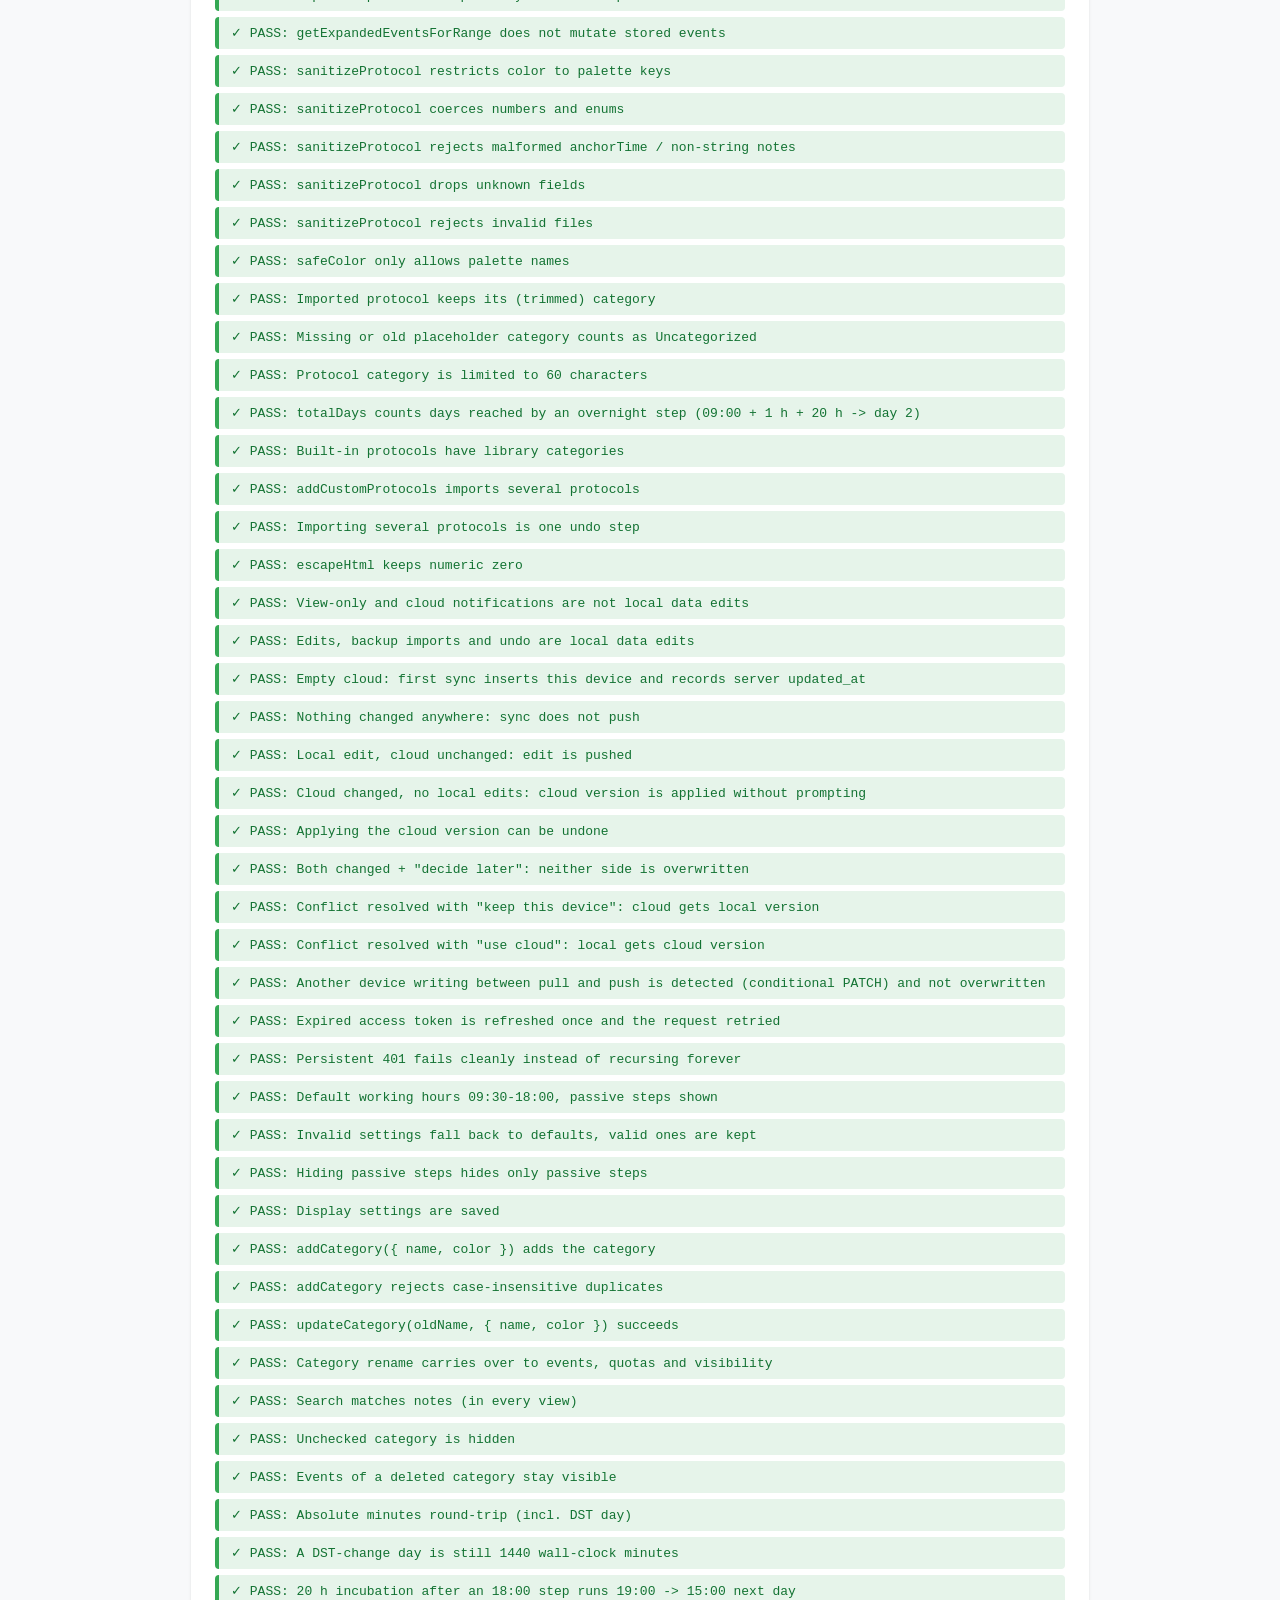
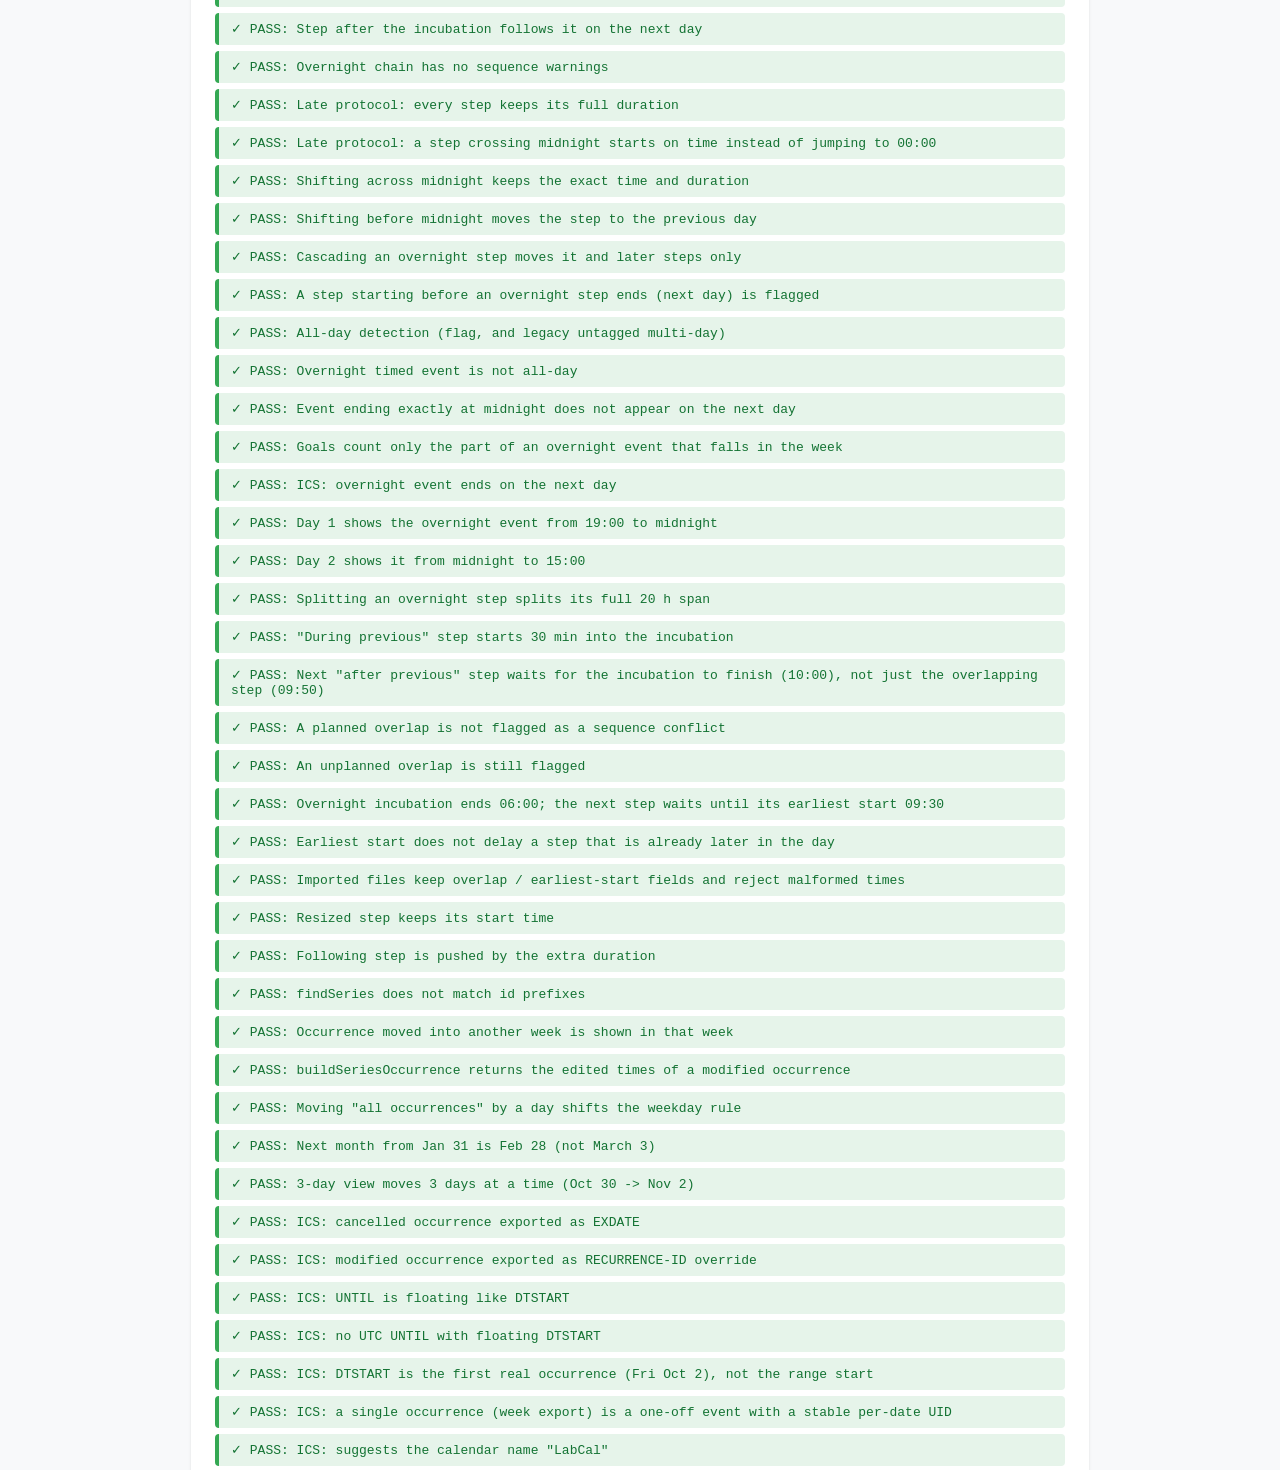
==== commit e317c866: "Export dialog for .ics: week / date range / everything The .ics export always contained the whole ca" ====
--- a/test.html
+++ b/test.html
@@ -630,6 +630,9 @@
       assert(ics.includes('UNTIL=20261231T235959\r\n') || ics.includes('UNTIL=20261231T235959'), 'ICS: UNTIL is floating like DTSTART');
       assert(!ics.includes('T235959Z'), 'ICS: no UTC UNTIL with floating DTSTART');
       assert(ics.includes('DTSTART:20261002T150000'), 'ICS: DTSTART is the first real occurrence (Fri Oct 2), not the range start');
+      const occurrenceIcs = buildIcsContent([{ id: 'sx_2026-10-09', seriesId: 'sx', occurrenceDate: '2026-10-09', isSeriesOccurrence: true, title: 'Seminar', dateKey: '2026-10-09', startTime: '15:00', endTime: '16:00' }]);
+      assert(occurrenceIcs.includes('UID:series-sx-2026-10-09@labcalendar.app') && occurrenceIcs.includes('DTSTART:20261009T150000') && !occurrenceIcs.includes('RRULE'), 'ICS: a single occurrence (week export) is a one-off event with a stable per-date UID');
+      assert(occurrenceIcs.includes('X-WR-CALNAME:LabCal'), 'ICS: suggests the calendar name "LabCal"');
       const multiByte = 'DESCRIPTION:' + 'Add 5 µL at 4°C. '.repeat(10);
       const foldedMb = foldIcsLine(multiByte).split('\r\n');
       const enc = new TextEncoder();
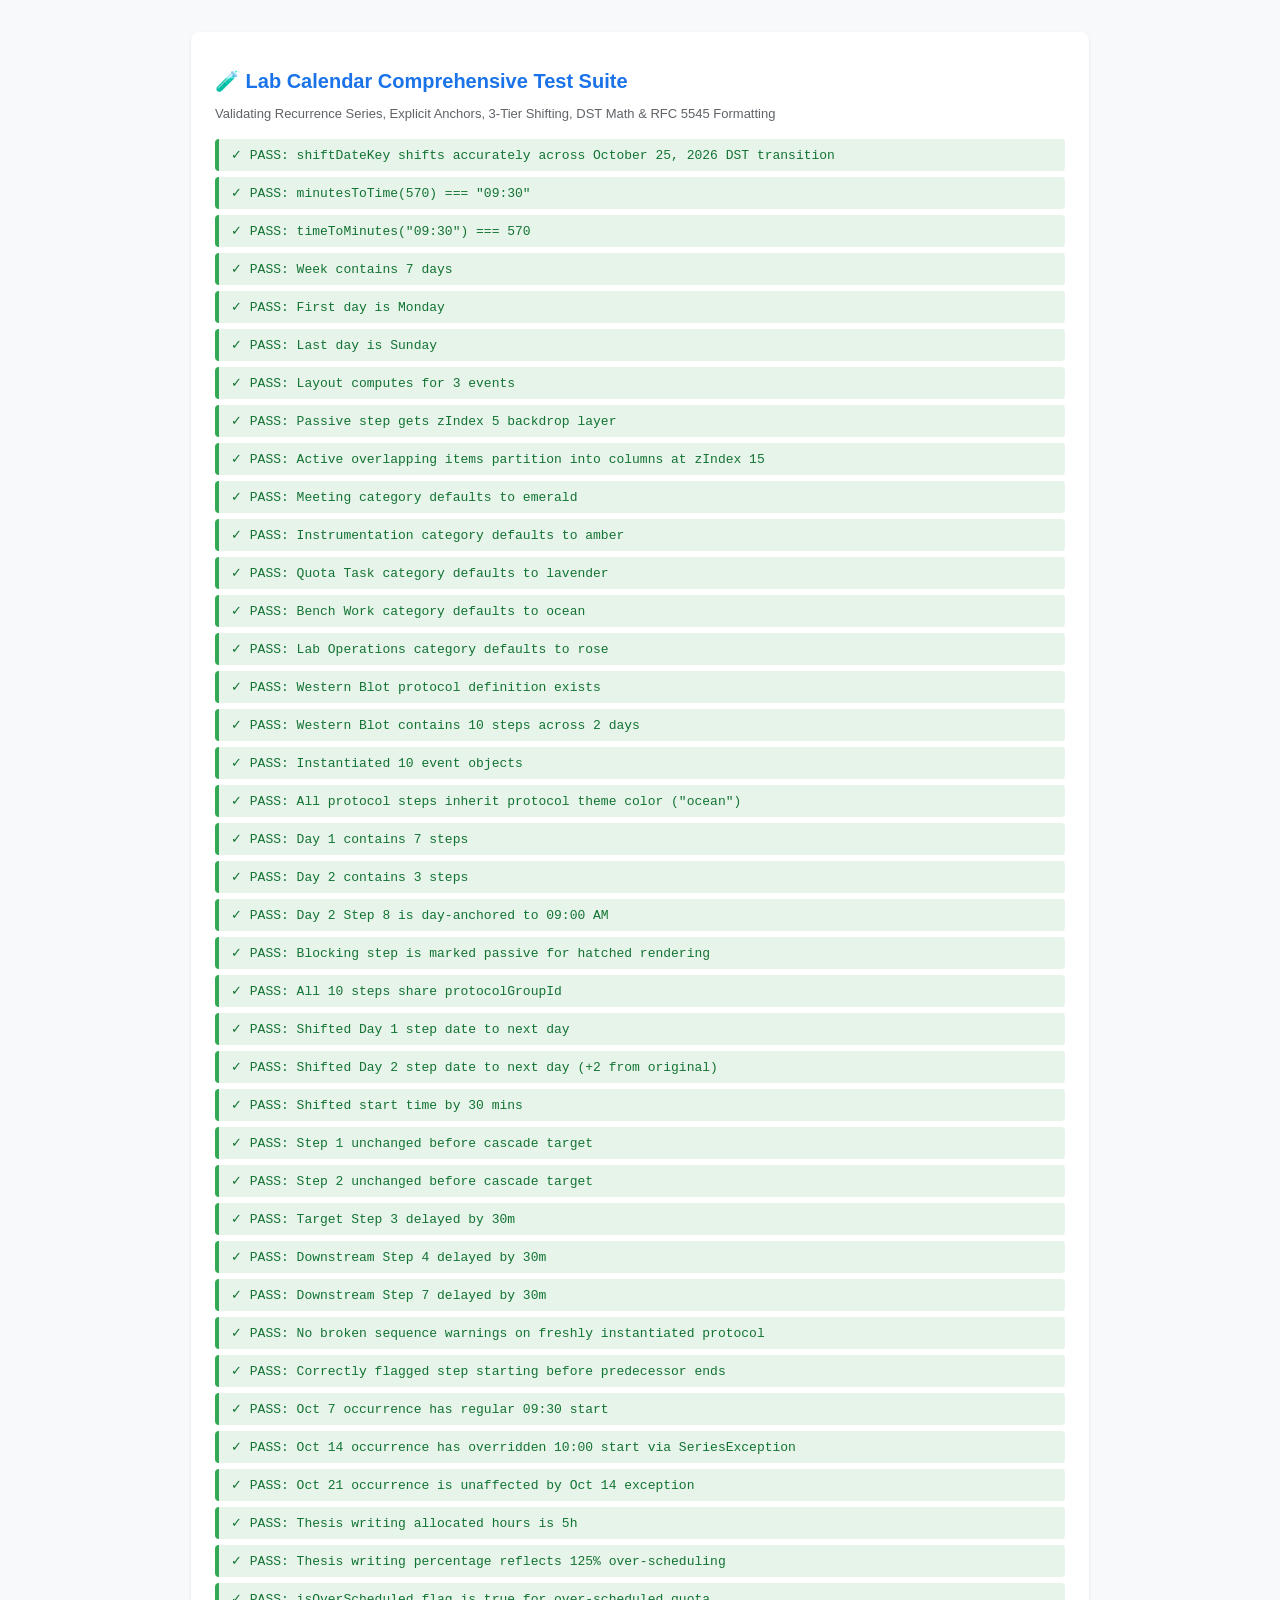
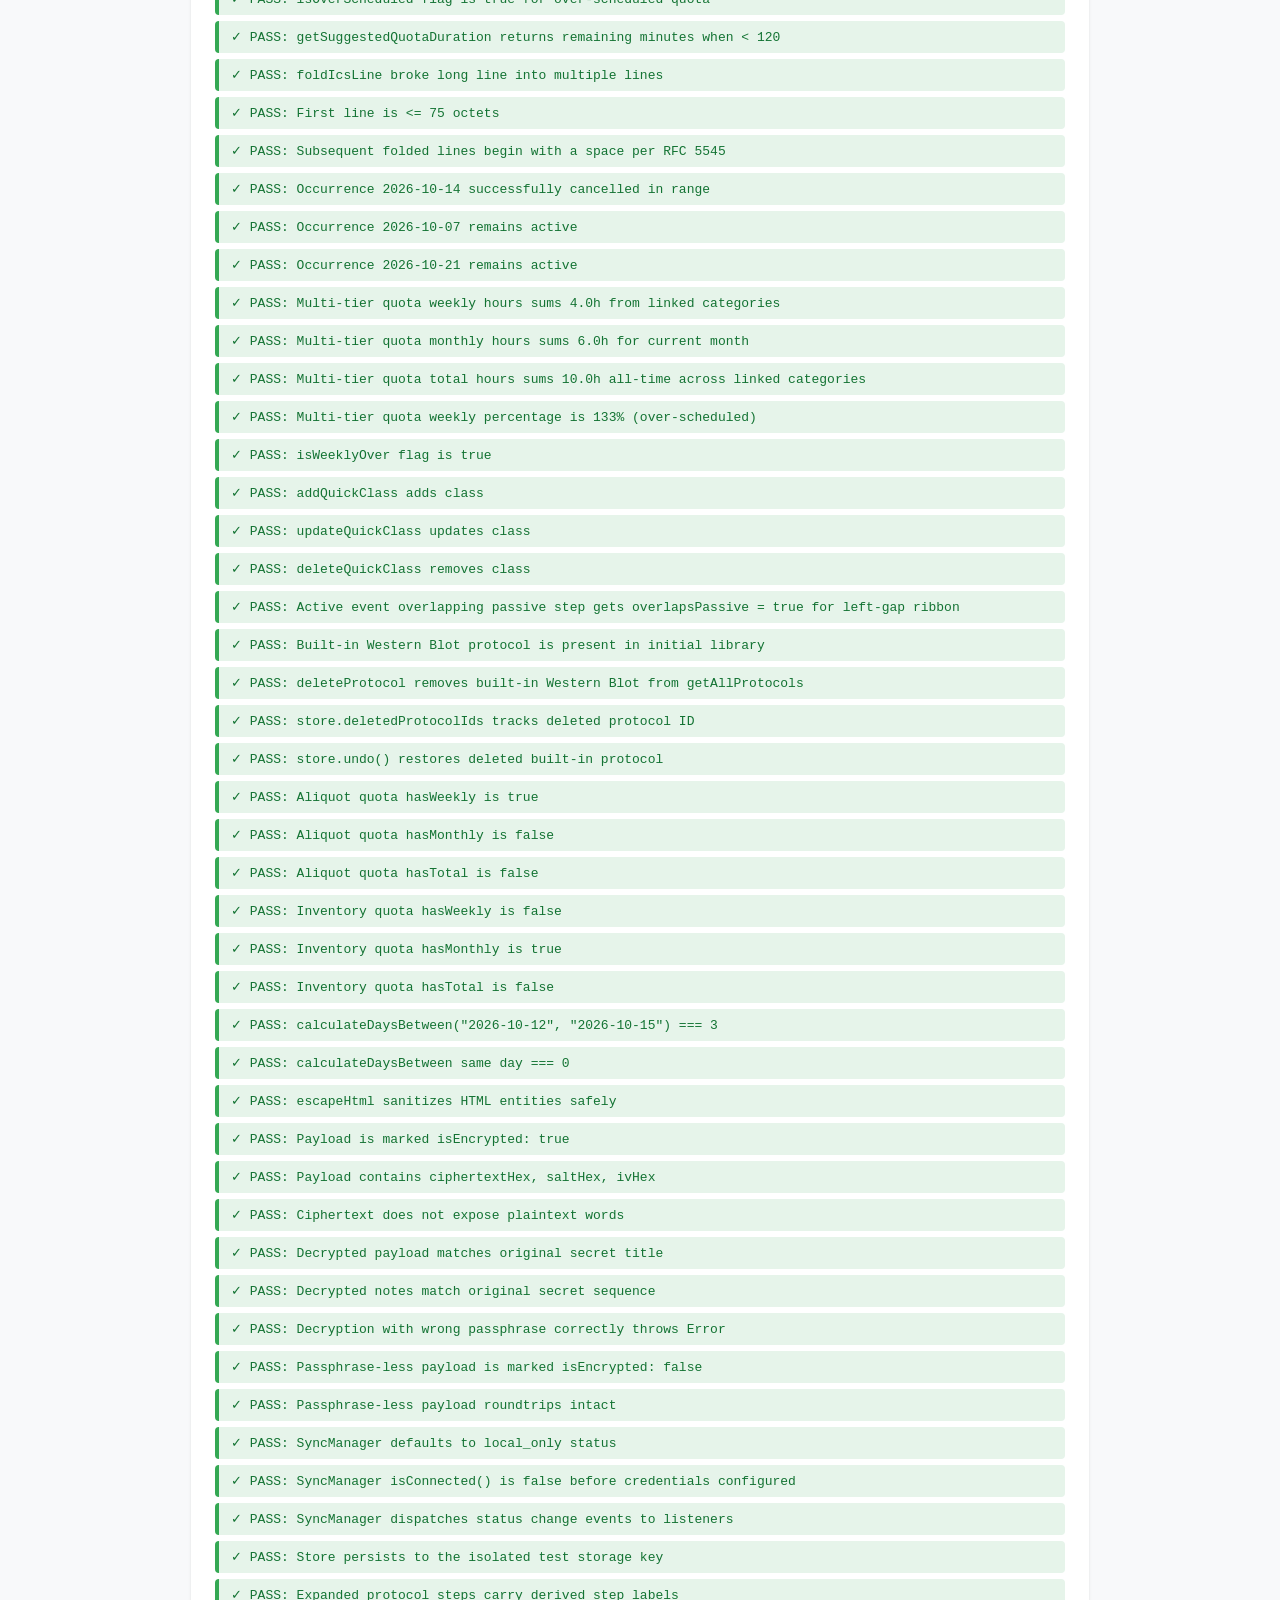
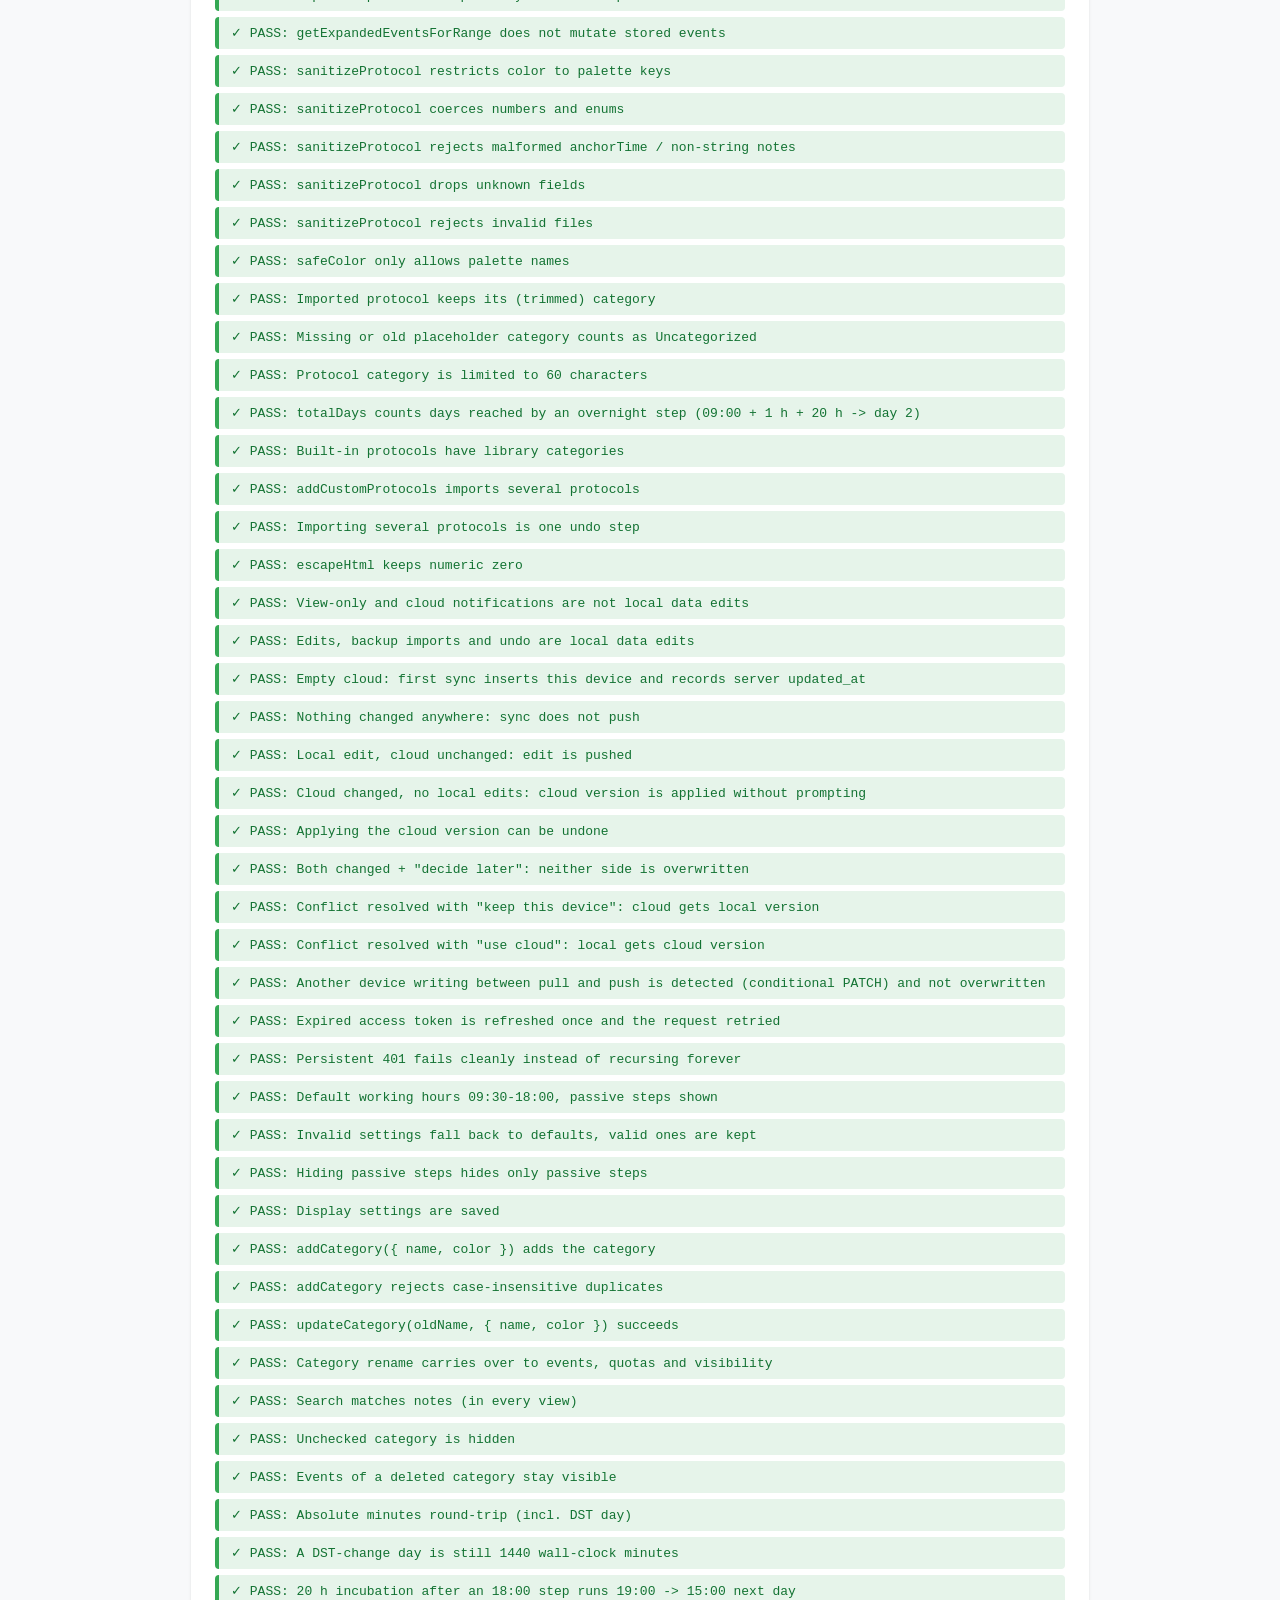
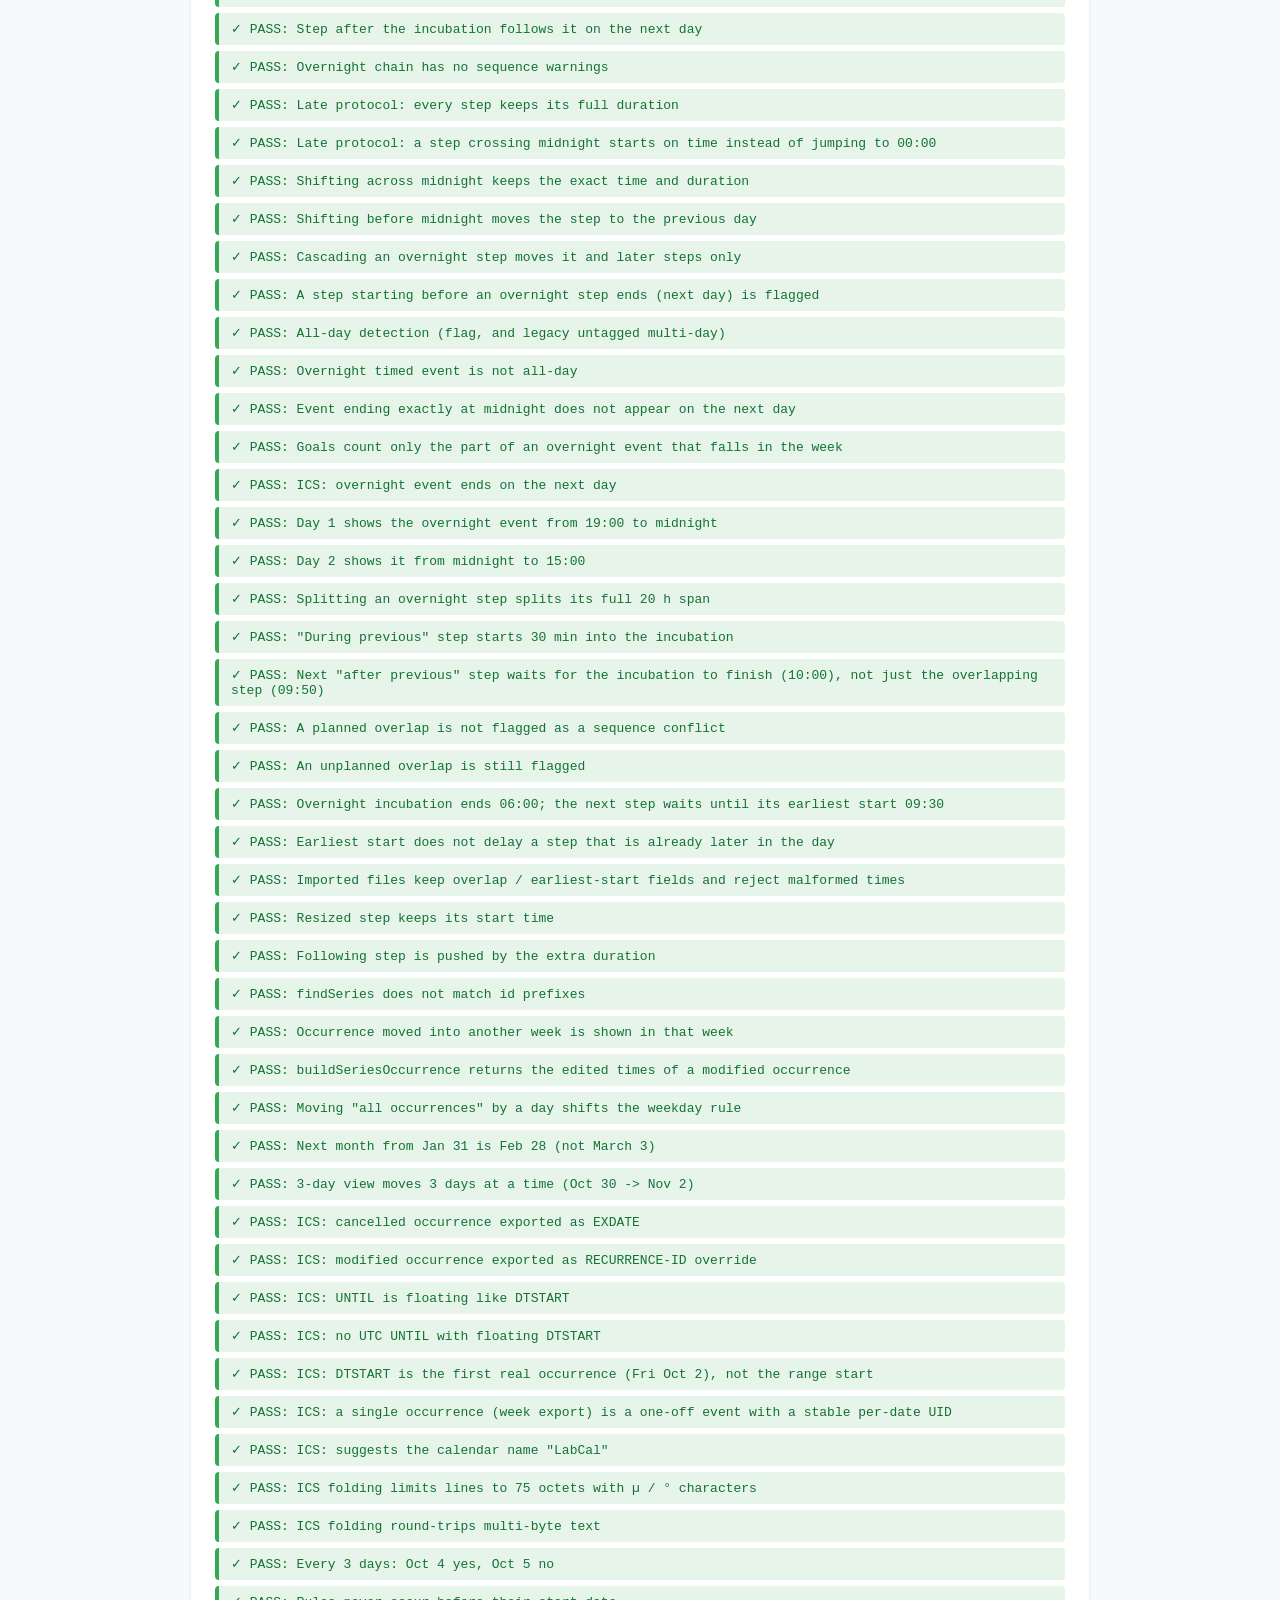
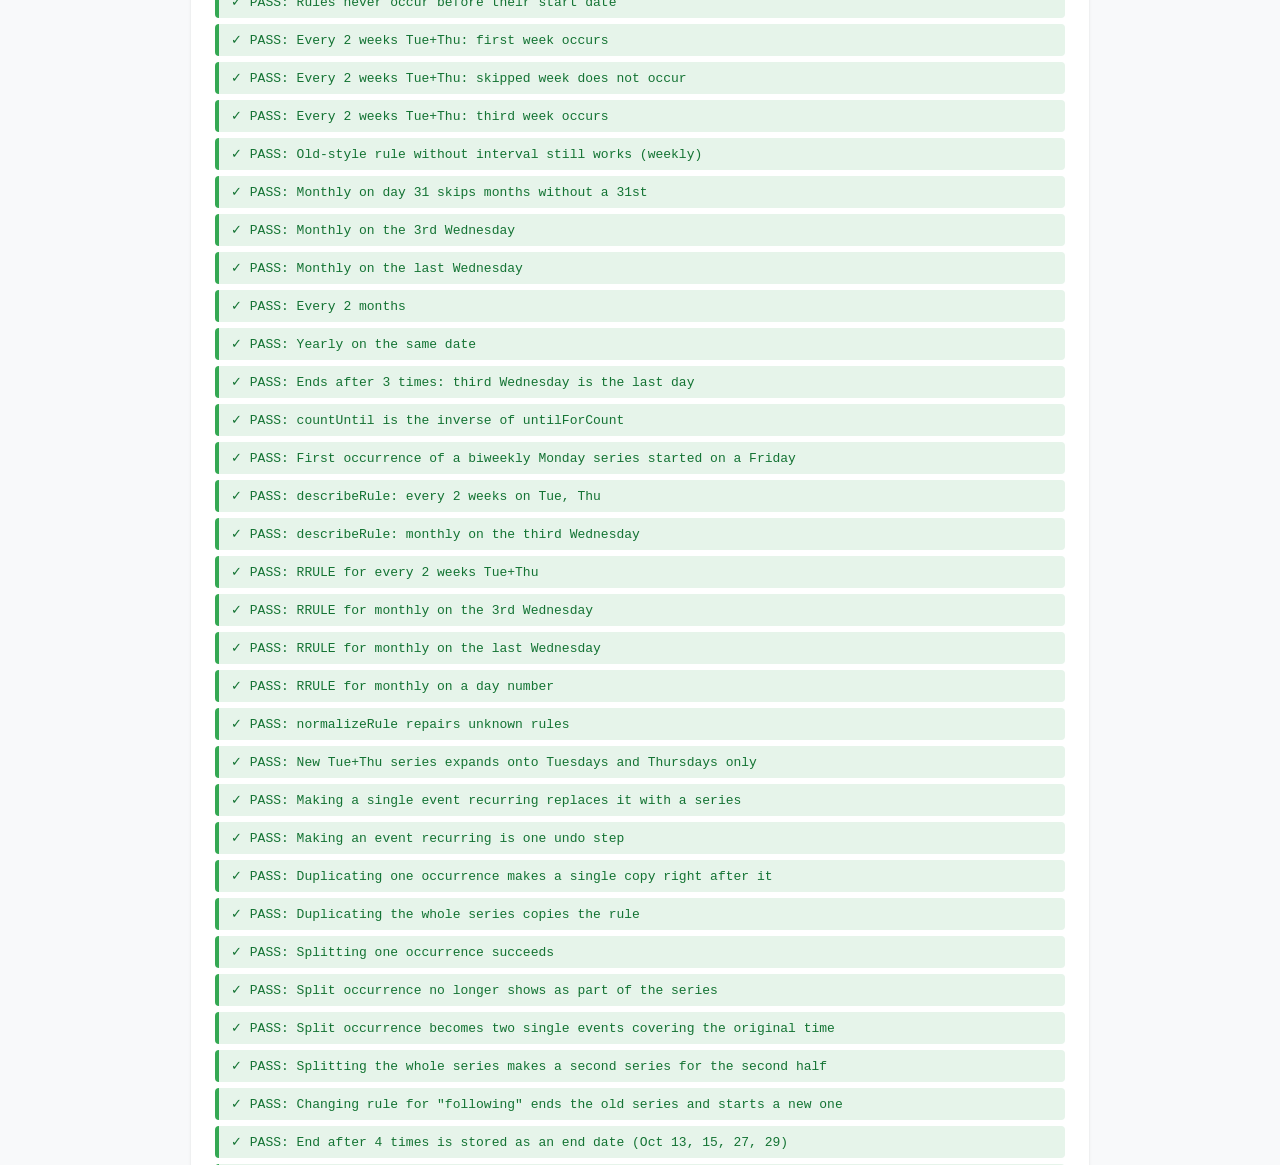
==== commit b5da86ff: "Recurring events: create, duplicate, split, flexible repeat rules - New js/recurrence.js: daily / we" ====
--- a/test.html
+++ b/test.html
@@ -639,6 +639,77 @@
       assert(foldedMb.every(l => enc.encode(l).length <= 75), 'ICS folding limits lines to 75 octets with µ / ° characters');
       assert(foldedMb.map((l, i) => i === 0 ? l : l.slice(1)).join('') === multiByte, 'ICS folding round-trips multi-byte text');
 
+      // 30. Recurrence rules (daily / weekly / monthly / yearly, intervals, counts)
+      const rec = await import('./js/recurrence.js');
+      const rocc = (rule, from, key) => rec.ruleOccursOn(rule, from, key);
+      assert(rocc({ freq: 'DAILY', interval: 3 }, '2026-10-01', '2026-10-04') && !rocc({ freq: 'DAILY', interval: 3 }, '2026-10-01', '2026-10-05'), 'Every 3 days: Oct 4 yes, Oct 5 no');
+      assert(!rocc({ freq: 'DAILY' }, '2026-10-01', '2026-09-30'), 'Rules never occur before their start date');
+      const tuThBiweekly = { freq: 'WEEKLY', interval: 2, byDay: ['TU', 'TH'] };
+      assert(rocc(tuThBiweekly, '2026-10-05', '2026-10-06') && rocc(tuThBiweekly, '2026-10-05', '2026-10-08'), 'Every 2 weeks Tue+Thu: first week occurs');
+      assert(!rocc(tuThBiweekly, '2026-10-05', '2026-10-13') && !rocc(tuThBiweekly, '2026-10-05', '2026-10-15'), 'Every 2 weeks Tue+Thu: skipped week does not occur');
+      assert(rocc(tuThBiweekly, '2026-10-05', '2026-10-20') && rocc(tuThBiweekly, '2026-10-05', '2026-10-22'), 'Every 2 weeks Tue+Thu: third week occurs');
+      assert(rocc({ freq: 'WEEKLY', byDay: ['WE'] }, '2026-10-01', '2026-10-07') && !rocc({ freq: 'WEEKLY', byDay: ['WE'] }, '2026-10-01', '2026-10-08'), 'Old-style rule without interval still works (weekly)');
+      assert(rocc({ freq: 'MONTHLY', monthMode: 'day' }, '2026-01-31', '2026-03-31') && !rocc({ freq: 'MONTHLY', monthMode: 'day' }, '2026-01-31', '2026-02-28'), 'Monthly on day 31 skips months without a 31st');
+      assert(rocc({ freq: 'MONTHLY', monthMode: 'nth' }, '2026-10-21', '2026-11-18') && !rocc({ freq: 'MONTHLY', monthMode: 'nth' }, '2026-10-21', '2026-11-25'), 'Monthly on the 3rd Wednesday');
+      assert(rocc({ freq: 'MONTHLY', monthMode: 'last' }, '2026-10-28', '2026-11-25') && !rocc({ freq: 'MONTHLY', monthMode: 'last' }, '2026-10-28', '2026-11-18'), 'Monthly on the last Wednesday');
+      assert(rocc({ freq: 'MONTHLY', interval: 2, monthMode: 'day' }, '2026-10-05', '2026-12-05') && !rocc({ freq: 'MONTHLY', interval: 2, monthMode: 'day' }, '2026-10-05', '2026-11-05'), 'Every 2 months');
+      assert(rocc({ freq: 'YEARLY' }, '2026-10-05', '2027-10-05') && !rocc({ freq: 'YEARLY' }, '2026-10-05', '2027-10-06'), 'Yearly on the same date');
+      assert(rec.untilForCount({ freq: 'WEEKLY', byDay: ['WE'] }, '2026-10-07', 3) === '2026-10-21', 'Ends after 3 times: third Wednesday is the last day');
+      assert(rec.countUntil({ freq: 'WEEKLY', byDay: ['WE'] }, '2026-10-07', '2026-10-21') === 3, 'countUntil is the inverse of untilForCount');
+      assert(rec.firstOccurrence({ freq: 'WEEKLY', interval: 2, byDay: ['MO'] }, '2026-10-09') === '2026-10-19', 'First occurrence of a biweekly Monday series started on a Friday');
+      assert(rec.describeRule(tuThBiweekly, '2026-10-05') === 'Every 2 weeks on Tue, Thu', 'describeRule: every 2 weeks on Tue, Thu');
+      assert(rec.describeRule({ freq: 'MONTHLY', monthMode: 'nth' }, '2026-10-21') === 'Every month on the third Wednesday', 'describeRule: monthly on the third Wednesday');
+      assert(rec.ruleToRRule(tuThBiweekly, '2026-10-05') === 'FREQ=WEEKLY;INTERVAL=2;BYDAY=TU,TH;WKST=MO', 'RRULE for every 2 weeks Tue+Thu');
+      assert(rec.ruleToRRule({ freq: 'MONTHLY', monthMode: 'nth' }, '2026-10-21') === 'FREQ=MONTHLY;BYDAY=3WE', 'RRULE for monthly on the 3rd Wednesday');
+      assert(rec.ruleToRRule({ freq: 'MONTHLY', monthMode: 'last' }, '2026-10-28') === 'FREQ=MONTHLY;BYDAY=-1WE', 'RRULE for monthly on the last Wednesday');
+      assert(rec.ruleToRRule({ freq: 'MONTHLY', monthMode: 'day' }, '2026-10-05') === 'FREQ=MONTHLY;BYMONTHDAY=5', 'RRULE for monthly on a day number');
+      assert(rec.normalizeRule({ freq: 'bogus', interval: -4, byDay: ['XX'] }, '2026-10-21').freq === 'WEEKLY', 'normalizeRule repairs unknown rules');
+
+      // Store: create / convert / modify / duplicate / split recurring events
+      store.events = [{ id: 'single1', title: 'Gel run', dateKey: '2026-10-06', endDateKey: '2026-10-06', startTime: '10:00', endTime: '12:00', color: 'ocean', category: 'Bench Work' }];
+      store.series = [];
+      store.exceptions = [];
+      const mkSeries = (id, rule, extra = {}) => ({ id, title: 'Journal club', rule, startTime: '10:00', endTime: '12:00', from: '2026-10-06', until: null, color: 'emerald', category: 'Meeting', ...extra });
+      store.addSeries(mkSeries('sr_tt', { freq: 'WEEKLY', interval: 1, byDay: ['TU', 'TH'] }));
+      const twoWeeks = store.getExpandedEventsForRange(['2026-10-06', '2026-10-07', '2026-10-08', '2026-10-13', '2026-10-15']);
+      assert(twoWeeks.filter(e => e.seriesId === 'sr_tt').map(e => e.dateKey).join() === '2026-10-06,2026-10-08,2026-10-13,2026-10-15', 'New Tue+Thu series expands onto Tuesdays and Thursdays only');
+      store.convertEventToSeries('single1', mkSeries('sr_conv', { freq: 'DAILY', interval: 1 }, { title: 'Gel run' }));
+      assert(!store.events.some(e => e.id === 'single1') && store.series.some(s => s.id === 'sr_conv'), 'Making a single event recurring replaces it with a series');
+      store.undo?.();
+      assert(store.events.some(e => e.id === 'single1') && !store.series.some(s => s.id === 'sr_conv'), 'Making an event recurring is one undo step');
+
+      store.duplicateSeriesOccurrence('sr_tt', '2026-10-08', 'this');
+      const dupEvt = store.events.find(e => e.title === 'Journal club (Copy)');
+      assert(dupEvt && dupEvt.dateKey === '2026-10-08' && dupEvt.startTime === '12:00' && dupEvt.endTime === '14:00' && !dupEvt.seriesId, 'Duplicating one occurrence makes a single copy right after it');
+      store.duplicateSeriesOccurrence('sr_tt', '2026-10-08', 'all');
+      const dupSeries = store.series.find(s => s.title === 'Journal club (Copy)');
+      assert(dupSeries && dupSeries.id !== 'sr_tt' && dupSeries.startTime === '12:00' && dupSeries.rule.byDay.join() === 'TU,TH', 'Duplicating the whole series copies the rule');
+
+      const seriesBefore = store.series.length;
+      assert(store.splitSeriesOccurrence('sr_tt', '2026-10-13', 'this') === true, 'Splitting one occurrence succeeds');
+      assert(!store.getExpandedEventsForRange(['2026-10-13']).some(e => e.seriesId === 'sr_tt'), 'Split occurrence no longer shows as part of the series');
+      const parts = store.events.filter(e => e.dateKey === '2026-10-13' && e.title.startsWith('Journal club') && !e.title.includes('Copy'));
+      assert(parts.length === 2 && parts[0].endTime === parts[1].startTime && parts[0].startTime === '10:00' && parts[1].endTime === '12:00', 'Split occurrence becomes two single events covering the original time');
+      store.splitSeriesOccurrence('sr_tt', '2026-10-15', 'all');
+      const partB = store.series.find(s => s.title === 'Journal club (Part B)');
+      assert(store.series.length === seriesBefore + 1 && store.findSeries('sr_tt').endTime === '11:00' && partB.startTime === '11:00' && partB.endTime === '12:00', 'Splitting the whole series makes a second series for the second half');
+
+      // Changing the rule for this and following events + end after N times
+      store.series = [mkSeries('sr_w', { freq: 'WEEKLY', interval: 1, byDay: ['TU'] })];
+      store.exceptions = [];
+      store.modifySeriesOccurrence('sr_w', '2026-10-13', { rule: { freq: 'WEEKLY', interval: 2, byDay: ['TU', 'TH'] }, endCount: 4 }, 'following');
+      const newPart = store.series.find(s => s.id !== 'sr_w');
+      assert(store.series[0].until === '2026-10-12' && newPart.from === '2026-10-13' && newPart.rule.interval === 2, 'Changing rule for "following" ends the old series and starts a new one');
+      assert(newPart.until === '2026-10-29', 'End after 4 times is stored as an end date (Oct 13, 15, 27, 29)');
+      store.modifySeriesOccurrence(newPart.id, '2026-10-13', { rule: { freq: 'MONTHLY', interval: 1, monthMode: 'day' }, until: null }, 'all');
+      assert(newPart.rule.freq === 'MONTHLY' && newPart.until === null, 'Rule and end can be changed for all events');
+      store.modifySeriesOccurrence(newPart.id, '2026-11-13', { dateKey: '2026-11-14' }, 'all');
+      assert(newPart.from === '2026-10-14', 'Moving all occurrences of a monthly series moves its start date');
+
+      // ICS export of the new rules
+      const icsMonthly = (await import('./js/storage.js')).buildIcsContent([], [mkSeries('im', { freq: 'MONTHLY', monthMode: 'nth' }, { from: '2026-10-21' })], []);
+      assert(icsMonthly.includes('RRULE:FREQ=MONTHLY;BYDAY=3WE') && icsMonthly.includes('DTSTART:20261021T100000'), 'ICS: monthly on the 3rd Wednesday');
+
       summaryEl.textContent = `All Tests Completed: ${passed} passed, ${failed} failed.`;
       summaryEl.style.color = failed === 0 ? '#137333' : '#c5221f';
       window.__TESTS_PASSED__ = (failed === 0);
